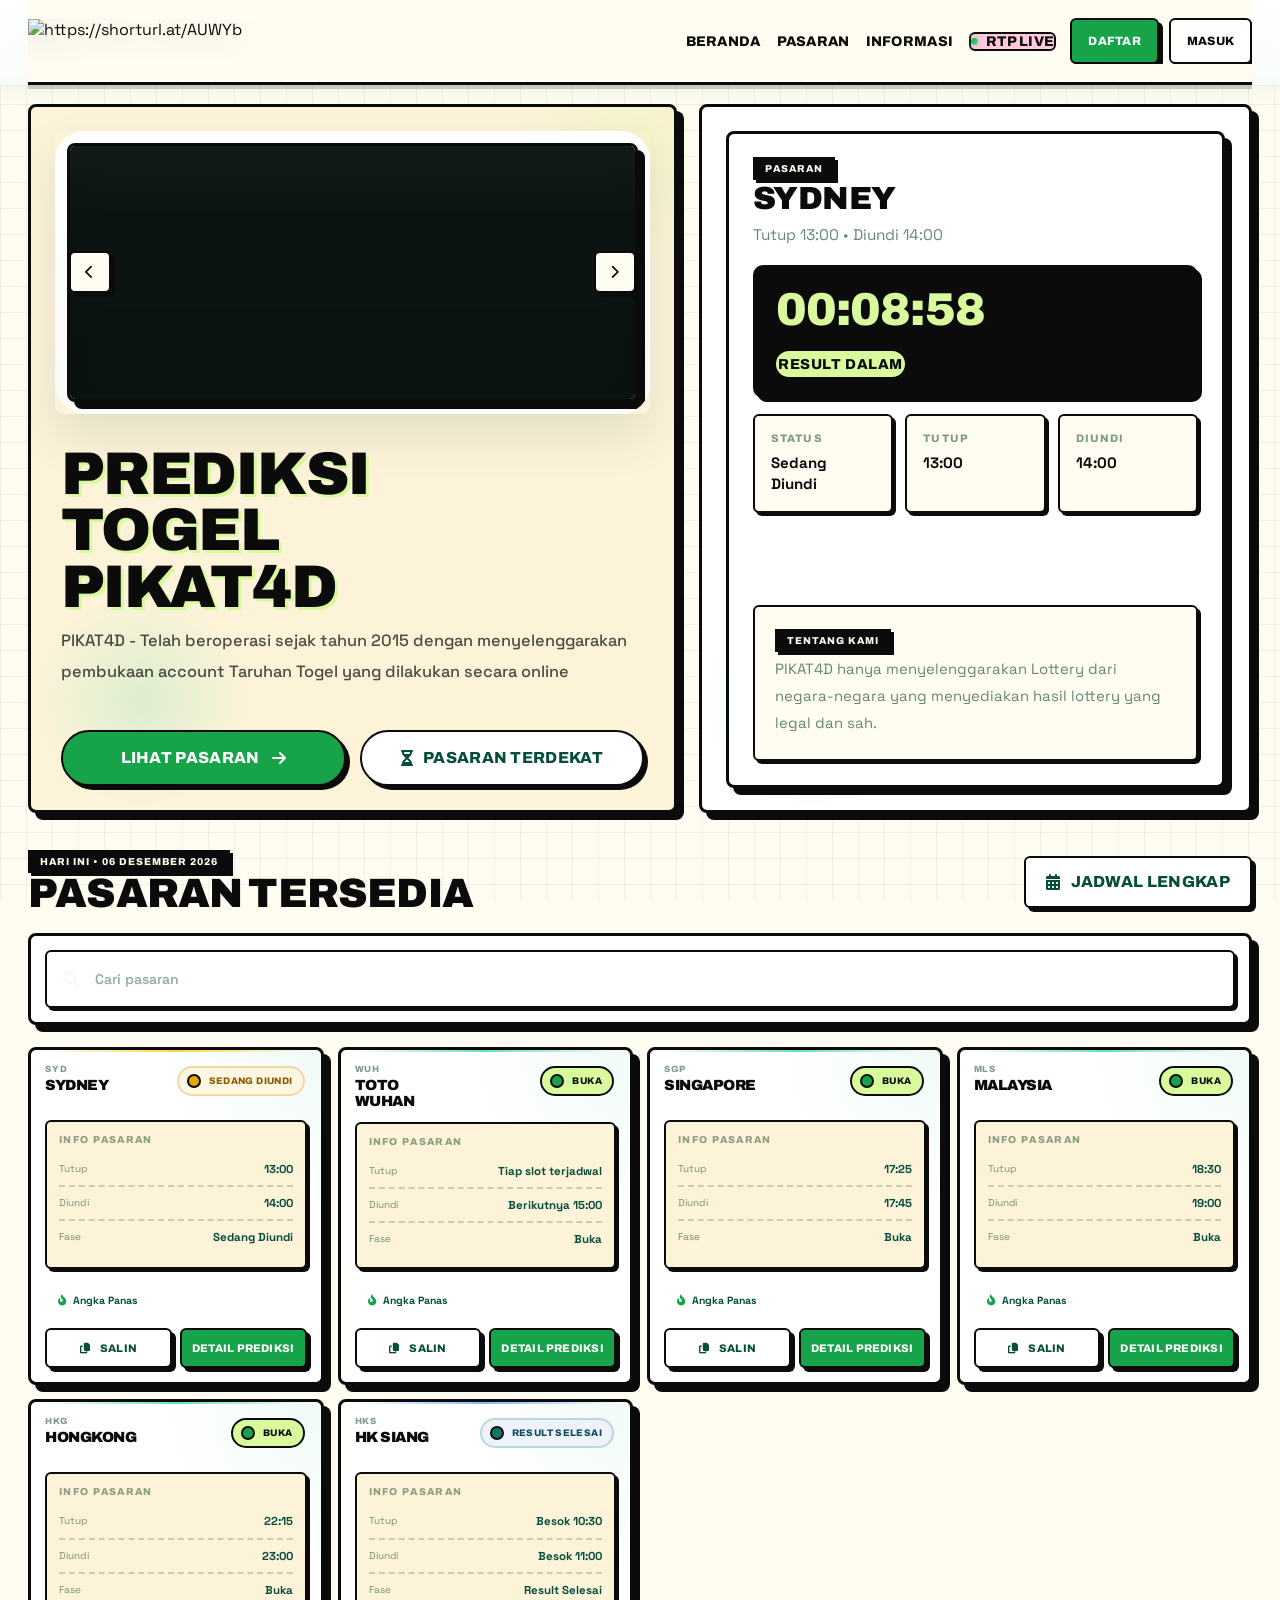
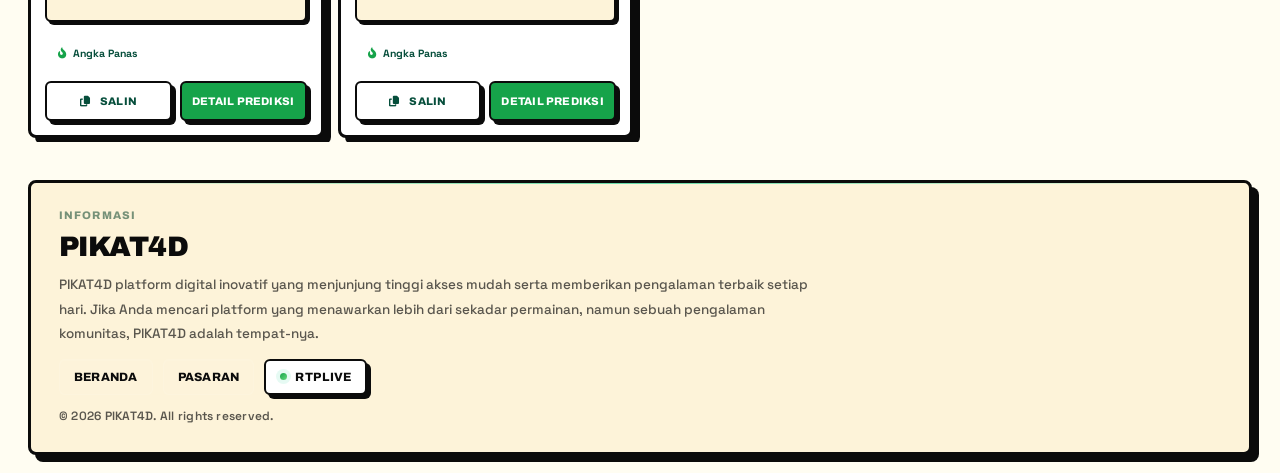
==== index.html @ eb4df8dd "Update index.html" ====
<!DOCTYPE html>
<html lang="id">
<head>
  <meta charset="UTF-8" />
  <meta name="viewport" content="width=device-width, initial-scale=1.0, viewport-fit=cover" />
  <link rel="preload" as="image" href="https://imgur.com/a/Ae1UjEo">
  <meta name="theme-color" content="#052e1c" />
  <meta name="color-scheme" content="light" />
  <meta name="format-detection" content="telephone=no" />
  <meta name="description" content="Nikmati pengalaman terbaik di PIKAT4D – Platform Hiburan Online Terfavorit Anda se-Indonesia!Nikmati pengalaman terbaik di PIKAT4D – Platform Hiburan Online Terfavorit Anda se-Indonesia!" />
  <meta property="og:image" content="https://imgur.com/a/Ae1UjEo"/>
  <title>Pikat4D - Situs Platform Terbaik Se-Asia</title>
  <link rel="icon" type="image/png" sizes="32x32" href="https://i.imgur.com/iAA4oVW.png">
  <link rel="icon" type="image/png" sizes="16x16" href="https://i.imgur.com/iAA4oVW.png">
  <link rel="shortcut icon" href="https://i.imgur.com/iAA4oVW.png">

  <amp-img src="https://imgur.com/a/Ae1UjEo" width="300px" height="300px" layout="responsive" alt="PIKAT4D"></amp-img>

  <script src="https://cdn.tailwindcss.com"></script>
  <link rel="stylesheet" href="https://cdnjs.cloudflare.com/ajax/libs/font-awesome/6.5.1/css/all.min.css">

  <!-- ============ SUPABASE CMS BOOTSTRAP (ditambahkan) ============ -->
  <script>
  window.SUPABASE_CONFIG = {
    url: 'https://mcyqojenrtpsviejxazf.supabase.co',
    anonKey: 'eyJhbGciOiJIUzI1NiIsInR5cCI6IkpXVCJ9.eyJpc3MiOiJzdXBhYmFzZSIsInJlZiI6Im1jeXFvamVucnRwc3ZpZWp4YXpmIiwicm9sZSI6ImFub24iLCJpYXQiOjE3ODU2NTQ0NjksImV4cCI6MjEwMTIzMDQ2OX0.Fzv_7QrmwVqEMHDiOmbWkrOKJrL08wQEpCMwhECUTL8'
  };

  /* Ambil seluruh konten dari Supabase SEBELUM aplikasi utama jalan,
     supaya CONFIG & BASE_MARKETS langsung memakai data dinamis.
     Jika gagal (offline / tabel kosong), aplikasi tetap jalan dengan data bawaan. */
  (function loadCMS(){
    var CMS = null;
    try{
      var xhr = new XMLHttpRequest();
      /* selalu ambil data terbaru dari admin (tanpa cache) */
      xhr.open('POST', window.SUPABASE_CONFIG.url + '/rest/v1/rpc/site_payload', false);

      xhr.setRequestHeader('apikey', window.SUPABASE_CONFIG.anonKey);
      xhr.setRequestHeader('Authorization', 'Bearer ' + window.SUPABASE_CONFIG.anonKey);
      xhr.setRequestHeader('Content-Type', 'application/json');
      xhr.setRequestHeader('Cache-Control', 'no-cache, no-store, max-age=0');
      xhr.setRequestHeader('Pragma', 'no-cache');
      xhr.send('{}');
      if(xhr.status >= 200 && xhr.status < 300){
        CMS = JSON.parse(xhr.responseText || 'null');
      }else{
        console.warn('[CMS] Supabase menolak permintaan (' + xhr.status + '): ' + xhr.responseText);
      }
    }catch(err){
      console.warn('[CMS] gagal memuat data Supabase, memakai data bawaan.', err);
    }

    CMS = CMS && typeof CMS === 'object' ? CMS : {};
    CMS.settings = CMS.settings || {};
    ['banners','nav_links','footer_links','markets','predictions','promos','faqs'].forEach(function(k){
      if(!Array.isArray(CMS[k])) CMS[k] = [];
    });
    window.__CMS = CMS;

    var s = CMS.settings;
    if(s.site_title) document.title = s.site_title;
    var setMeta = function(sel, val){
      if(!val) return;
      var node = document.querySelector(sel);
      if(node) node.setAttribute('content', val);
    };
    setMeta('meta[name="description"]', s.meta_description);
    setMeta('meta[property="og:image"]', s.og_image_url);
    setMeta('meta[name="theme-color"]', s.theme_color);
    if(s.favicon_url){
      document.querySelectorAll('link[rel*="icon"]').forEach(function(link){
        link.href = s.favicon_url;
      });
    }
  })();
  </script>
  <!-- ========== AKHIR SUPABASE CMS BOOTSTRAP ========== -->


<style>
  :root{
    --bg-0:#020705;
    --bg-1:#06120e;
    --bg-2:#0b2018;

    --surface-1:rgba(255,255,255,.075);
    --surface-2:rgba(255,255,255,.045);
    --surface-3:rgba(255,255,255,.03);
    --surface-4:rgba(11,21,17,.78);
    --surface-5:rgba(15,28,22,.88);
    --surface-6:rgba(255,255,255,.055);

    --text:#f5fff9;
    --muted:rgba(229,248,238,.74);
    --muted-2:rgba(229,248,238,.54);

    --white-03:rgba(255,255,255,.03);
    --white-04:rgba(255,255,255,.04);
    --white-05:rgba(255,255,255,.05);
    --white-06:rgba(255,255,255,.06);
    --white-08:rgba(255,255,255,.08);
    --white-10:rgba(255,255,255,.10);
    --white-12:rgba(255,255,255,.12);

    --green:#34d399;
    --green-2:#22c55e;
    --lime:#bef264;
    --teal:#2dd4bf;
    --yellow:#facc15;
    --blue:#60a5fa;

    --shadow-soft:0 14px 30px rgba(0,0,0,.20);
    --shadow-md:0 18px 38px rgba(0,0,0,.24);
    --shadow-lg:0 24px 58px rgba(0,0,0,.28);
    --shadow-glow:0 0 0 1px rgba(52,211,153,.06) inset;
    --shadow-green:0 10px 22px rgba(52,211,153,.18);

    --glass-blur:10px;
    --glass-blur-strong:12px;

    --ease:cubic-bezier(.22,.84,.24,1);
    --dur-fast:.18s;
    --dur-mid:.24s;
    --dur-slow:.4s;

    --focus-ring:0 0 0 4px rgba(52,211,153,.16);

    --safe-top:env(safe-area-inset-top);
    --safe-bottom:env(safe-area-inset-bottom);

    --shell-max:1280px;
    --shell-pad:clamp(14px, 2vw, 24px);
    --shell-width:min(var(--shell-max), calc(100% - (var(--shell-pad) * 2)));

    --radius-sm:14px;
    --radius-md:18px;
    --radius-lg:22px;
    --radius-xl:26px;
    --radius-2xl:30px;
    --radius-pill:999px;

    --nav-offset:88px;

    --font-ui:-apple-system,BlinkMacSystemFont,"SF Pro Text","SF Pro Display","Helvetica Neue",Helvetica,Arial,"Inter","Segoe UI",Roboto,sans-serif;
    --font-display:-apple-system,BlinkMacSystemFont,"SF Pro Display","SF Pro Text","Helvetica Neue",Helvetica,Arial,"Inter","Segoe UI",Roboto,sans-serif;
  }

  *,
  *::before,
  *::after{
    box-sizing:border-box;
    scrollbar-width:none;
    -ms-overflow-style:none;
  }

  *::-webkit-scrollbar{
    width:0 !important;
    height:0 !important;
    display:none !important;
    background:transparent !important;
  }

  html{
    width:100%;
    max-width:100%;
    overflow-x:hidden;
    scroll-behavior:auto;
    -webkit-text-size-adjust:100%;
    text-size-adjust:100%;
    scrollbar-gutter:auto;
    scroll-padding-top:calc(var(--nav-offset) + 18px);
    scrollbar-width:none;
    -ms-overflow-style:none;
  }

  body{
    width:100%;
    max-width:100%;
    margin:0;
    min-height:100svh;
    min-height:100dvh;
    overflow-x:hidden;
    position:relative;
    font-family:var(--font-ui);
    color:var(--text);
    background:
      radial-gradient(circle at 14% 12%, rgba(52,211,153,.13), transparent 25%),
      radial-gradient(circle at 86% 8%, rgba(34,197,94,.09), transparent 20%),
      radial-gradient(circle at 50% 55%, rgba(190,242,100,.05), transparent 28%),
      linear-gradient(135deg,var(--bg-0),var(--bg-1) 46%,var(--bg-2));
    -webkit-font-smoothing:antialiased;
    -moz-osx-font-smoothing:grayscale;
    font-kerning:normal;
    font-synthesis-weight:none;
    overscroll-behavior-x:none;
    overscroll-behavior-y:auto;
    scrollbar-width:none;
    -ms-overflow-style:none;
  }

  img{max-width:100%;display:block}
  a{color:inherit}
  button,input{font:inherit;touch-action:manipulation}

  body::before,
  body::after{
    content:"";
    position:fixed;
    pointer-events:none;
    z-index:0;
    border-radius:999px;
    filter:blur(16px);
    opacity:.46;
    transform:translateZ(0);
    backface-visibility:hidden;
  }

  body::before{
    top:8%;
    right:-88px;
    width:220px;
    height:220px;
    background:radial-gradient(circle, rgba(52,211,153,.14), transparent 70%);
    animation:floatA 18s ease-in-out infinite;
  }

  body::after{
    left:-58px;
    bottom:10%;
    width:200px;
    height:200px;
    background:radial-gradient(circle, rgba(190,242,100,.10), transparent 72%);
    animation:floatB 20s ease-in-out infinite;
  }

  @keyframes floatA{
    0%,100%{transform:translate3d(0,0,0) scale(1)}
    50%{transform:translate3d(-8px,8px,0) scale(1.03)}
  }

  @keyframes floatB{
    0%,100%{transform:translate3d(0,0,0) scale(1)}
    50%{transform:translate3d(8px,-6px,0) scale(1.02)}
  }

  @keyframes pulseDot{
    0%{box-shadow:0 0 0 0 rgba(52,211,153,.45)}
    70%{box-shadow:0 0 0 8px rgba(52,211,153,0)}
    100%{box-shadow:0 0 0 0 rgba(52,211,153,0)}
  }

  @keyframes pulseYellow{
    0%{box-shadow:0 0 0 0 rgba(250,204,21,.44)}
    70%{box-shadow:0 0 0 8px rgba(250,204,21,0)}
    100%{box-shadow:0 0 0 0 rgba(250,204,21,0)}
  }

  @keyframes pulseBlue{
    0%{box-shadow:0 0 0 0 rgba(96,165,250,.42)}
    70%{box-shadow:0 0 0 8px rgba(96,165,250,0)}
    100%{box-shadow:0 0 0 0 rgba(96,165,250,0)}
  }

  @keyframes floatHero{
    0%,100%{transform:translate3d(0,0,0) scale(1)}
    50%{transform:translate3d(-6px,6px,0) scale(1.02)}
  }

  @keyframes sheen{
    0%{transform:translateX(-120%);opacity:0}
    10%{opacity:.22}
    100%{transform:translateX(120%);opacity:0}
  }

  @keyframes toastIn{
    to{
      transform:translateY(0) translateX(-50%);
      opacity:1;
    }
  }

  body.modal-open{overflow:hidden}

  button:focus-visible,
  input:focus-visible,
  a:focus-visible,
  .banner-stage:focus-visible,
  .market-card:focus-visible{
    outline:none;
    box-shadow:var(--focus-ring);
  }

  .sr-only{
    position:absolute;
    width:1px;
    height:1px;
    padding:0;
    margin:-1px;
    overflow:hidden;
    clip:rect(0,0,0,0);
    white-space:nowrap;
    border:0;
  }

  .title-font{
    font-family:var(--font-display);
    font-weight:700;
    letter-spacing:-.028em;
    font-feature-settings:"kern" 1,"liga" 1,"calt" 1;
  }

  .app-root{
    position:relative;
    z-index:1;
    min-height:100dvh;
    display:flex;
    flex-direction:column;
    isolation:isolate;
    overflow-x:hidden;
  }

  .zoom-out-guard{
    position:fixed;
    inset:0;
    z-index:220;
    display:flex;
    align-items:center;
    justify-content:center;
    padding:24px;
    background:rgba(3,8,6,.74);
    backdrop-filter:blur(10px);
    -webkit-backdrop-filter:blur(10px);
    opacity:0;
    visibility:hidden;
    pointer-events:none;
    transition:opacity .22s ease, visibility .22s ease;
  }

  .zoom-out-guard.is-visible{
    opacity:1;
    visibility:visible;
    pointer-events:auto;
  }

  .zoom-out-guard{
    background:#ffffff;
  }

  .zoom-out-guard__inner{
    display:flex;
    align-items:center;
    justify-content:center;
    text-align:center;
    max-width:min(100%, 760px);
    width:100%;
    padding:24px;
  }

  .desktop-only-{
    display:block;
    max-width:100%;
    padding:0;
    border:none;
    background:transparent;
    box-shadow:none;
    color:#111111;
    font-family:var(--font-display);
    font-size:clamp(1.2rem, 2.6vw, 2rem);
    font-weight:900;
    line-height:1.15;
    letter-spacing:-.03em;
    text-align:center;
    white-space:nowrap;
  }

  .zoom-out-guard__title,
  .zoom-out-guard__subtitle{
    display:none !important;
  }

  body.is-zoom-guard-active{
    overflow:hidden;
  }

  body.is-zoom-guard-active .app-root,
  body.is-zoom-guard-active .modal,
  body.is-zoom-guard-active .toast-stack{
    visibility:hidden;
  }

  html.is-zendesk-force-hidden .zEWidget-launcher,
  html.is-zendesk-force-hidden .zEWidget-webWidget,
  html.is-zendesk-force-hidden iframe[id^="launcher"],
  html.is-zendesk-force-hidden iframe[id^="webWidget"],
  html.is-zendesk-force-hidden iframe[title*="Zendesk"],
  html.is-zendesk-force-hidden iframe[title*="widget"]{
    opacity:0 !important;
    visibility:hidden !important;
    pointer-events:none !important;
  }

  main{
    flex:1 0 auto;
    padding-bottom:0;
    overflow-x:hidden;
    scrollbar-width:none;
    -ms-overflow-style:none;
  }

  .shell{
    position:relative;
    z-index:1;
    width:var(--shell-width);
    max-width:var(--shell-width);
    margin-inline:auto;
  }

  .glass,
  .glass-strong,
  .search-panel,
  .footer-card,
  .modal-card,
  .nav-dropdown,
  .market-card{
    border:1px solid var(--white-08);
  }

  .glass{
    background:linear-gradient(180deg,var(--surface-1),var(--surface-2));
    box-shadow:var(--shadow-soft);
    backdrop-filter:blur(var(--glass-blur)) saturate(125%);
    -webkit-backdrop-filter:blur(var(--glass-blur)) saturate(125%);
  }

  .glass-strong{
    background:linear-gradient(180deg, rgba(14,27,21,.88), rgba(10,19,15,.78));
    box-shadow:var(--shadow-md);
    backdrop-filter:blur(var(--glass-blur-strong)) saturate(132%);
    -webkit-backdrop-filter:blur(var(--glass-blur-strong)) saturate(132%);
  }

  .nav-wrap{
    position:fixed;
    top:0;
    left:0;
    right:0;
    z-index:80;
    isolation:isolate;
    border-bottom:1px solid rgba(255,255,255,.06);
    background:linear-gradient(180deg, rgba(4,10,8,.92), rgba(4,10,8,.84));
    box-shadow:0 1px 0 rgba(255,255,255,.03), 0 8px 22px rgba(0,0,0,.14);
    transform:translateZ(0);
    backface-visibility:hidden;
  }

  .nav-wrap::before{
    content:"";
    position:absolute;
    inset:0;
    z-index:-1;
    pointer-events:none;
    backdrop-filter:blur(14px) saturate(135%);
    -webkit-backdrop-filter:blur(14px) saturate(135%);
  }

  .nav-shell{position:relative}

  .nav-row{
    min-height:72px;
    display:grid;
    grid-template-columns:minmax(0,1fr) auto auto;
    grid-template-areas:"brand links actions";
    align-items:center;
    gap:14px;
    padding:calc(10px + (var(--safe-top) * .18)) 0 10px;
  }

  .brand-wrap{
    grid-area:brand;
    display:flex;
    align-items:center;
    min-width:0;
    flex:1 1 auto;
    overflow:hidden;
  }

  .brand-logo-link{
    display:inline-flex;
    align-items:center;
    justify-content:flex-start;
    width:100%;
    min-width:0;
    text-decoration:none;
  }

  .brand-logo-frame{
    display:flex;
    align-items:center;
    max-width:min(100%, 260px);
    min-width:0;
  }

  .brand-logo-img{
    display:block;
    width:auto;
    height:clamp(38px, 4.2vw, 52px);
    max-width:100%;
    object-fit:contain;
    object-position:left center;
    filter:drop-shadow(0 6px 16px rgba(0,0,0,.22));
  }

  .nav-link-row{
    grid-area:links;
    display:flex;
    align-items:center;
    justify-content:center;
    gap:20px;
    min-width:0;
    scrollbar-width:none;
    -ms-overflow-style:none;
  }

  .nav-link{
    color:var(--muted);
    text-decoration:none;
    transition:
      color var(--dur-fast) ease,
      transform var(--dur-fast) var(--ease),
      background-color var(--dur-fast) ease,
      border-color var(--dur-fast) ease;
    font-size:14px;
    font-weight:700;
  }

  .nav-link:hover,
  .nav-link:focus-visible{
    color:#fff;
    transform:translateY(-1px);
  }

  .header-actions{
    grid-area:actions;
    display:flex;
    align-items:center;
    justify-content:flex-end;
    gap:10px;
    flex-wrap:nowrap;
    min-width:0;
    max-width:100%;
    overflow:hidden;
    flex:0 0 auto;
  }

  .menu-toggle{
    display:none;
    position:relative;
    align-items:center;
    justify-content:center;
    width:44px;
    height:44px;
    border-radius:16px;
    color:#f3fff8;
    border:1px solid var(--white-10);
    background:var(--white-06);
    box-shadow:inset 0 1px 0 var(--white-05);
    flex:0 0 auto;
  }

  .menu-toggle-box{
    position:relative;
    width:18px;
    height:14px;
    display:block;
  }

  .menu-toggle-box span{
    position:absolute;
    left:0;
    width:100%;
    height:2px;
    border-radius:999px;
    background:currentColor;
    transition:
      transform var(--dur-mid) var(--ease),
      top var(--dur-mid) var(--ease),
      opacity var(--dur-fast) ease,
      width var(--dur-mid) ease;
    transform-origin:center;
  }

  .menu-toggle-box span:nth-child(1){top:0}
  .menu-toggle-box span:nth-child(2){top:6px}
  .menu-toggle-box span:nth-child(3){top:12px}

  .menu-toggle.is-open .menu-toggle-box span:nth-child(1){
    top:6px;
    transform:rotate(45deg);
  }

  .menu-toggle.is-open .menu-toggle-box span:nth-child(2){
    opacity:0;
    width:0;
  }

  .menu-toggle.is-open .menu-toggle-box span:nth-child(3){
    top:6px;
    transform:rotate(-45deg);
  }

  .nav-dropdown-wrap{
    position:absolute;
    top:calc(100% - 2px);
    right:0;
    width:min(290px, calc(100vw - 28px));
    padding-top:10px;
    z-index:85;
    pointer-events:none;
  }

  .nav-dropdown{
    position:relative;
    overflow:hidden;
    border-radius:24px;
    padding:10px;
    opacity:0;
    transform:translateY(-10px) scale(.98);
    transition:
      opacity var(--dur-fast) ease,
      transform var(--dur-mid) var(--ease);
    pointer-events:none;
    box-shadow:0 20px 46px rgba(0,0,0,.26);
    background:linear-gradient(180deg, rgba(14,27,21,.94), rgba(10,19,15,.86));
    scrollbar-width:none;
    -ms-overflow-style:none;
  }

  .nav-dropdown::before{
    content:"";
    position:absolute;
    left:16px;
    right:16px;
    top:0;
    height:1px;
    background:linear-gradient(90deg, rgba(52,211,153,0), rgba(52,211,153,.8), rgba(52,211,153,0));
    pointer-events:none;
  }

  .nav-dropdown.is-open{
    opacity:1;
    transform:translateY(0) scale(1);
    pointer-events:auto;
  }

  .nav-dropdown-link{
    display:flex;
    align-items:center;
    justify-content:space-between;
    gap:12px;
    min-height:52px;
    padding:0 16px;
    border-radius:16px;
    text-decoration:none;
    color:#f5fff9;
    font-size:13px;
    font-weight:800;
    letter-spacing:.01em;
    border:1px solid transparent;
    transition:
      transform var(--dur-fast) var(--ease),
      border-color var(--dur-fast) ease,
      background-color var(--dur-fast) ease,
      color var(--dur-fast) ease;
    scrollbar-width:none;
    -ms-overflow-style:none;
  }

  .nav-dropdown-link + .nav-dropdown-link{margin-top:8px}

  .nav-dropdown-link:hover,
  .nav-dropdown-link:focus-visible{
    transform:translateY(-1px);
    border-color:rgba(52,211,153,.18);
    background:rgba(255,255,255,.05);
    color:#fff;
  }

  .nav-dropdown-link i{
    color:rgba(190,242,100,.85);
    font-size:12px;
    flex:0 0 auto;
  }

  .hero-chip,
  .mini-chip,
  .stat-chip,
  .state-chip{
    --chip-bg:rgba(255,255,255,.055);
    --chip-border:rgba(255,255,255,.10);
    --chip-text:var(--muted);
    display:inline-flex;
    align-items:center;
    gap:10px;
    border-radius:999px;
    border:1px solid var(--chip-border);
    background:var(--chip-bg);
    color:var(--chip-text);
    box-shadow:inset 0 1px 0 rgba(255,255,255,.05);
  }

  .hero-chip{
    padding:11px 15px;
    color:#e7fff1;
    font-size:12px;
    font-weight:800;
    letter-spacing:.06em;
    text-transform:uppercase;
    width:fit-content;
    backdrop-filter:blur(var(--glass-blur)) saturate(125%);
    -webkit-backdrop-filter:blur(var(--glass-blur)) saturate(125%);
  }

  .mini-chip,
  .stat-chip{
    padding:8px 12px;
    font-size:12px;
    font-weight:700;
    width:fit-content;
    backdrop-filter:blur(var(--glass-blur)) saturate(125%);
    -webkit-backdrop-filter:blur(var(--glass-blur)) saturate(125%);
  }

  .stat-chip{
    width:100%;
    justify-content:center;
    text-align:center;
    cursor:pointer;
    transition:
      transform var(--dur-fast) var(--ease),
      box-shadow var(--dur-fast) ease,
      border-color var(--dur-fast) ease,
      background-color var(--dur-fast) ease,
      color var(--dur-fast) ease;
    -webkit-tap-highlight-color:transparent;
  }

  .stat-chip:active{transform:translateY(1px) scale(.99)}

  .stat-chip.is-active{
    color:#04120d;
    background:linear-gradient(135deg,var(--green),var(--lime));
    border-color:transparent;
    box-shadow:0 10px 20px rgba(52,211,153,.14);
  }

  .badge-open,
  .state-open{
    --chip-text:#ecfff4;
    --chip-border:rgba(52,211,153,.30);
    --chip-bg:linear-gradient(135deg, rgba(34,197,94,.20), rgba(52,211,153,.14));
  }

  .badge-wait,
  .state-wait{
    --chip-text:#fff8dc;
    --chip-border:rgba(250,204,21,.30);
    --chip-bg:linear-gradient(135deg, rgba(250,204,21,.22), rgba(253,224,71,.14));
  }

  .badge-cycle,
  .state-cycle{
    --chip-text:#ecfffd;
    --chip-border:rgba(45,212,191,.30);
    --chip-bg:linear-gradient(135deg, rgba(45,212,191,.22), rgba(20,184,166,.14));
  }

  .badge-done,
  .state-done{
    --chip-text:#eff6ff;
    --chip-border:rgba(96,165,250,.30);
    --chip-bg:linear-gradient(135deg, rgba(96,165,250,.20), rgba(59,130,246,.12));
  }

  .mini-chip.badge-neutral{
    --chip-text:#f3fff8;
    --chip-bg:rgba(255,255,255,.05);
    --chip-border:rgba(255,255,255,.08);
  }

  .live-dot{
    width:10px;
    height:10px;
    border-radius:999px;
    background:var(--green);
    box-shadow:none;
    animation:none;
    flex:0 0 auto;
  }

  .hero-chip .live-dot,
  #hero-next-state .live-dot,
  [data-modal-role="status"] .live-dot{
    box-shadow:0 0 0 0 rgba(52,211,153,.6);
    animation:pulseDot 2.2s infinite;
  }

  #hero-next-state.state-wait .live-dot,
  [data-modal-role="status"].state-wait .live-dot{
    background:#facc15;
    box-shadow:0 0 0 0 rgba(250,204,21,.62);
    animation:pulseYellow 2.2s infinite;
  }

  #hero-next-state.state-cycle .live-dot,
  [data-modal-role="status"].state-cycle .live-dot{
    background:#2dd4bf;
    box-shadow:0 0 0 0 rgba(45,212,191,.6);
    animation:pulseDot 2.2s infinite;
  }

  #hero-next-state.state-done .live-dot,
  [data-modal-role="status"].state-done .live-dot{
    background:#60a5fa;
    box-shadow:0 0 0 0 rgba(96,165,250,.58);
    animation:pulseBlue 2.2s infinite;
  }

  :is(
    .btn-primary,
    .btn-secondary,
    .btn-login,
    .btn-register,
    .ghost-btn,
    .filter-btn,
    .market-detail-btn,
    .copy-mini-btn,
    .banner-dot,
    .schedule-jump-btn,
    .menu-toggle
  ){
    border:0;
    cursor:pointer;
    transition:
      transform var(--dur-fast) var(--ease),
      box-shadow var(--dur-fast) ease,
      background-color var(--dur-fast) ease,
      border-color var(--dur-fast) ease,
      opacity var(--dur-fast) ease,
      color var(--dur-fast) ease;
    -webkit-tap-highlight-color:transparent;
  }

  :is(
    .btn-primary,
    .btn-secondary,
    .btn-login,
    .btn-register,
    .ghost-btn,
    .filter-btn,
    .market-detail-btn,
    .copy-mini-btn,
    .banner-dot,
    .schedule-jump-btn,
    .menu-toggle
  ):active{
    transform:translateY(1px) scale(.99);
  }

  :is(
    .btn-register,
    .btn-login,
    .btn-primary,
    .btn-secondary,
    .ghost-btn,
    .market-detail-btn,
    .copy-mini-btn,
    .schedule-jump-btn,
    .menu-toggle
  ):hover,
  :is(
    .btn-register,
    .btn-login,
    .btn-primary,
    .btn-secondary,
    .ghost-btn,
    .market-detail-btn,
    .copy-mini-btn,
    .schedule-jump-btn,
    .menu-toggle
  ):focus-visible{
    transform:translateY(-1px);
  }

  .btn-register,
  .btn-secondary,
  .ghost-btn,
  .copy-mini-btn,
  .schedule-jump-btn{
    display:inline-flex;
    align-items:center;
    justify-content:center;
    gap:10px;
    color:#f3fff8;
    border:1px solid var(--white-10);
    background:var(--white-06);
    box-shadow:inset 0 1px 0 var(--white-05);
  }

  .btn-register{
    min-height:44px;
    padding:0 17px;
    border-radius:999px;
    font-size:12px;
    font-weight:800;
    letter-spacing:.015em;
    white-space:nowrap;
    min-width:0;
    flex:0 1 auto;
  }

  .btn-login,
  .btn-primary,
  .market-detail-btn{
    display:inline-flex;
    align-items:center;
    justify-content:center;
    color:#04120d;
    background:linear-gradient(135deg,var(--green) 0%, var(--green-2) 46%, var(--lime) 100%);
    box-shadow:var(--shadow-green), inset 0 1px 0 rgba(255,255,255,.22);
  }

  .btn-login{
    min-height:44px;
    padding:0 20px;
    border-radius:999px;
    font-size:12px;
    font-weight:800;
    letter-spacing:.015em;
    white-space:nowrap;
    min-width:0;
    flex:0 1 auto;
  }

  .btn-primary{
    gap:12px;
    min-height:54px;
    padding:0 22px;
    border-radius:999px;
    font-weight:800;
  }

  .btn-secondary,
  .ghost-btn{
    min-height:50px;
    padding:0 18px;
    border-radius:999px;
    font-weight:800;
  }

  .copy-mini-btn{
    min-height:38px;
    padding:0 12px;
    border-radius:999px;
    font-size:11px;
    font-weight:800;
    white-space:nowrap;
    overflow:hidden;
    text-overflow:ellipsis;
  }

  .schedule-jump-btn{
    min-height:40px;
    padding:0 14px;
    border-radius:999px;
    font-size:12px;
    font-weight:800;
    white-space:nowrap;
    flex:0 0 auto;
  }

  .banner-section{
    padding:calc(var(--nav-offset) + 14px) 0 8px;
  }

  .banner-shell{
    position:relative;
    width:100%;
    max-width:100%;
    border-radius:var(--radius-2xl);
    overflow:hidden;
    padding:0;
    box-shadow:var(--shadow-lg);
  }

  .banner-stage{
    position:relative;
    width:100%;
    aspect-ratio:16 / 5.3;
    min-height:184px;
    max-height:430px;
    overflow:hidden;
    border-radius:var(--radius-2xl);
    background:
      radial-gradient(circle at 12% 20%, rgba(52,211,153,.10), transparent 24%),
      radial-gradient(circle at 88% 24%, rgba(190,242,100,.07), transparent 20%),
      linear-gradient(135deg, rgba(10,22,17,.94), rgba(7,14,11,.92));
    touch-action:pan-y;
    cursor:grab;
    user-select:none;
    isolation:isolate;
    scrollbar-width:none;
    -ms-overflow-style:none;
  }

  .banner-stage.is-single{cursor:default}
  .banner-stage.is-dragging{cursor:grabbing}

  .banner-track{
    position:relative;
    z-index:1;
    display:flex;
    width:100%;
    height:100%;
    transform:translate3d(0,0,0);
    transition:transform .44s var(--ease);
    will-change:auto;
    scrollbar-width:none;
    -ms-overflow-style:none;
  }

  .banner-stage.is-dragging .banner-track{will-change:transform}

  .banner-slide{
    min-width:100%;
    height:100%;
    position:relative;
    display:flex;
    align-items:center;
    justify-content:center;
    padding:12px;
    isolation:isolate;
  }

  .banner-frame{
    position:relative;
    width:100%;
    height:100%;
    border-radius:24px;
    overflow:hidden;
    border:1px solid var(--white-08);
    box-shadow:0 18px 34px rgba(0,0,0,.22), inset 0 1px 0 rgba(255,255,255,.04);
    background:rgba(255,255,255,.03);
  }

  .banner-frame::after{
    content:"";
    position:absolute;
    inset:0;
    pointer-events:none;
    background:
      linear-gradient(180deg, rgba(255,255,255,.03), rgba(255,255,255,0) 28%, rgba(0,0,0,.05)),
      linear-gradient(90deg, rgba(0,0,0,.04), rgba(0,0,0,0) 16%, rgba(0,0,0,0) 84%, rgba(0,0,0,.04));
  }

  .banner-picture,
  .banner-picture img{
    width:100%;
    height:100%;
    display:block;
  }

  .banner-picture img{
    object-fit:cover;
    object-position:center;
    user-select:none;
    -webkit-user-drag:none;
    background:#0b1410;
  }

  .banner-empty{
    width:100%;
    height:100%;
    display:grid;
    place-items:center;
    text-align:center;
    padding:24px;
    color:rgba(234,255,242,.74);
    font-weight:700;
    line-height:1.7;
    background:
      radial-gradient(circle at 20% 18%, rgba(52,211,153,.12), transparent 24%),
      radial-gradient(circle at 78% 22%, rgba(190,242,100,.08), transparent 22%),
      linear-gradient(135deg, rgba(10,22,17,.94), rgba(8,16,13,.96));
  }

  .banner-empty strong{
    display:block;
    color:#fff;
    font-family:var(--font-display);
    font-size:clamp(1.3rem, 3vw, 2rem);
    letter-spacing:-.028em;
    margin-bottom:8px;
    font-weight:700;
  }

  .banner-controls{
    position:absolute;
    left:50%;
    bottom:14px;
    z-index:4;
    display:flex;
    align-items:center;
    justify-content:center;
    transform:translateX(-50%);
    pointer-events:none;
  }

  .banner-dots{
    display:flex;
    align-items:center;
    gap:8px;
    padding:8px 12px;
    border-radius:999px;
    background:rgba(8,18,14,.46);
    border:1px solid var(--white-08);
    box-shadow:inset 0 1px 0 rgba(255,255,255,.04);
    backdrop-filter:blur(10px);
    -webkit-backdrop-filter:blur(10px);
    pointer-events:auto;
  }

  .banner-dot{
    width:9px;
    height:9px;
    padding:0;
    border-radius:999px;
    background:rgba(255,255,255,.24);
    box-shadow:none;
    transition:
      transform var(--dur-fast) ease,
      background-color var(--dur-fast) ease,
      width var(--dur-fast) ease;
  }

  .banner-dot.is-active{
    width:26px;
    background:linear-gradient(135deg,var(--green),var(--lime));
  }

  .hero{
    position:relative;
    padding:calc(var(--nav-offset) + 14px) 0 22px;
    scroll-margin-top:calc(var(--nav-offset) + 18px);
  }

  .hero-grid{
    display:grid;
    grid-template-columns:minmax(0, 1fr);
    gap:20px;
    align-items:stretch;
  }

  .hero-copy,
  .hero-panel{
    position:relative;
    width:100%;
    max-width:100%;
    overflow:hidden;
    border-radius:var(--radius-2xl);
  }

  .hero-copy{
    display:flex;
    flex-direction:column;
    gap:18px;
    padding:18px;
    min-height:420px;
    isolation:isolate;
  }

  .hero-copy__content{
    position:relative;
    z-index:1;
    display:flex;
    flex-direction:column;
    align-items:flex-start;
    padding:clamp(10px, 1.25vw, 18px) clamp(8px, 1vw, 12px) clamp(6px, .9vw, 10px);
  }

  .hero-copy .banner-shell{
    position:relative;
    z-index:1;
    width:100%;
    margin:0;
    border-radius:28px;
  }

  .hero-copy .banner-stage{
    min-height:188px;
    max-height:420px;
    aspect-ratio:16 / 5.4;
    border-radius:28px;
  }

  .hero-panel{
    display:flex;
    flex-direction:column;
    gap:14px;
    padding:20px;
    min-height:420px;
  }

  .hero-copy::before,
  .hero-panel::before{
    content:"";
    position:absolute;
    inset:auto auto 0 0;
    width:220px;
    height:220px;
    background:radial-gradient(circle, rgba(52,211,153,.16), transparent 70%);
    pointer-events:none;
  }

  .hero-copy::after{
    content:"";
    position:absolute;
    right:-60px;
    top:-60px;
    width:210px;
    height:210px;
    border-radius:999px;
    background:radial-gradient(circle, rgba(190,242,100,.14), rgba(190,242,100,0) 72%);
    filter:blur(6px);
    pointer-events:none;
    animation:floatHero 12s ease-in-out infinite;
  }

  .hero-title{
    margin:0;
    max-width:11ch;
    font-family:var(--font-display);
    font-size:clamp(2.1rem, 5.4vw, 4.15rem);
    line-height:.97;
    letter-spacing:-.055em;
    font-weight:700;
    text-wrap:balance;
    text-shadow:0 0 14px rgba(52,211,153,.08);
  }

  .hero-desc{
    max-width:64ch;
    font-size:clamp(.98rem,1.7vw,1.05rem);
    line-height:1.78;
    color:var(--muted);
    font-weight:500;
  }

  .hero-copy__content .hero-chip{
    margin-bottom:6px;
  }

  .hero-copy__content .hero-title{
    max-width:12ch;
  }

  .hero-copy__content .hero-desc{
    margin-top:18px;
  }

  .hero-actions{
    display:flex;
    flex-wrap:wrap;
    gap:12px;
    margin-top:24px;
  }

  .hero-next{
    position:relative;
    display:flex;
    flex-direction:column;
    gap:18px;
    min-height:100%;
    overflow:hidden;
    padding:20px;
    border-radius:var(--radius-xl);
    background:linear-gradient(145deg, rgba(14,29,22,.88), rgba(8,17,14,.78));
    border:1px solid rgba(255,255,255,.08);
    box-shadow:inset 0 1px 0 rgba(255,255,255,.03);
  }

  .hero-next::after{
    content:"";
    position:absolute;
    inset:auto -10% -35% auto;
    width:170px;
    height:170px;
    border-radius:999px;
    background:radial-gradient(circle, rgba(52,211,153,.14), transparent 72%);
    pointer-events:none;
  }

  .hero-next-top{
    position:relative;
    z-index:1;
    display:flex;
    flex-direction:column;
    gap:16px;
  }

  .hero-next-header{
    display:flex;
    align-items:flex-start;
    justify-content:space-between;
    gap:14px;
  }

  .hero-next-header-copy{
    min-width:0;
    flex:1 1 auto;
  }

  .hero-next-name{
    margin-top:4px;
    font-family:var(--font-display);
    font-size:clamp(2rem,3vw,2.6rem);
    line-height:.95;
    letter-spacing:-.04em;
    font-weight:700;
    text-wrap:balance;
  }

  .hero-next-meta{
    margin-top:10px;
    font-size:.92rem;
    line-height:1.6;
    color:rgba(229,248,238,.68);
  }

  .hero-next-state-wrap{
    flex:0 0 auto;
    display:flex;
    align-items:flex-start;
    justify-content:flex-end;
  }

  .hero-next-state-wrap .mini-chip{
    min-height:38px;
    padding:0 14px;
    border-radius:999px;
    white-space:nowrap;
    box-shadow:0 10px 24px rgba(0,0,0,.16);
  }

  .hero-next-count-wrap{
    position:relative;
    z-index:1;
    display:flex;
    flex-direction:column;
    gap:10px;
    padding:18px 18px 16px;
    border-radius:22px;
    border:1px solid rgba(255,255,255,.08);
    background:linear-gradient(145deg, rgba(15,33,25,.92), rgba(11,21,17,.86));
    box-shadow:inset 0 1px 0 rgba(255,255,255,.03);
  }

  .hero-next-phase{
    font-size:.9rem;
    line-height:1.55;
    color:rgba(229,248,238,.68);
  }

  .hero-next-metrics{
    position:relative;
    z-index:1;
    display:grid;
    grid-template-columns:repeat(2, minmax(0, 1fr));
    gap:12px;
  }

  .hero-next-metric{
    min-width:0;
    padding:14px 15px;
    border-radius:18px;
    border:1px solid rgba(255,255,255,.07);
    background:linear-gradient(145deg, rgba(255,255,255,.038), rgba(255,255,255,.02));
    box-shadow:inset 0 1px 0 rgba(255,255,255,.02);
  }

  .hero-next-metric-label{
    font-size:.68rem;
    line-height:1.2;
    letter-spacing:.13em;
    text-transform:uppercase;
    color:rgba(229,248,238,.46);
    font-weight:700;
  }

  .hero-next-metric-value{
    margin-top:8px;
    font-size:1rem;
    line-height:1.2;
    font-weight:700;
    color:var(--text);
    text-wrap:balance;
    word-break:break-word;
  }

  .hero-next-about{
    position:relative;
    z-index:1;
    margin-top:auto;
    padding:18px;
    border-radius:22px;
    min-height:114px;
    background:linear-gradient(145deg, rgba(12,28,22,.86), rgba(9,18,15,.7));
    border:1px solid rgba(255,255,255,.08);
    display:flex;
    flex-direction:column;
    justify-content:center;
  }

  .hero-next-about .section-label{
    margin-bottom:4px;
  }

  .hero-next-about-copy{
    font-size:.93rem;
    line-height:1.8;
    color:rgba(229,248,238,.76);
  }

  .big-count{
    font-family:var(--font-display);
    font-size:clamp(1.9rem,4vw,3rem);
    line-height:.98;
    letter-spacing:-.03em;
    font-variant-numeric:tabular-nums;
    font-weight:700;
  }

  .section-head{
    display:flex;
    align-items:end;
    justify-content:space-between;
    gap:18px;
    margin-bottom:20px;
    flex-wrap:wrap;
  }

  .section-title{
    margin:0;
    font-family:var(--font-display);
    font-size:clamp(1.8rem,4vw,2.55rem);
    line-height:1.02;
    letter-spacing:-.04em;
    font-weight:700;
    text-wrap:balance;
  }

  .section-actions{
    display:flex;
    align-items:center;
    justify-content:flex-end;
    gap:10px;
    flex-wrap:wrap;
    margin-left:auto;
    width:fit-content;
  }

  .tool-stack{
    display:grid;
    gap:12px;
    margin-bottom:20px;
  }

  .search-panel{
    width:100%;
    max-width:100%;
    padding:12px;
    border-radius:24px;
    background:linear-gradient(180deg, rgba(255,255,255,.06), rgba(255,255,255,.03));
    box-shadow:var(--shadow-soft);
    backdrop-filter:blur(var(--glass-blur)) saturate(125%);
    -webkit-backdrop-filter:blur(var(--glass-blur)) saturate(125%);
    scrollbar-width:none;
    -ms-overflow-style:none;
  }

  .search-wrap{
    position:relative;
    display:block;
    margin:0;
  }

  .search-wrap i{
    position:absolute;
    left:18px;
    top:50%;
    transform:translateY(-50%);
    color:rgba(226,248,234,.55);
    pointer-events:none;
  }

  .input-premium{
    width:100%;
    min-height:56px;
    padding:0 18px 0 48px;
    border-radius:18px;
    border:1px solid var(--white-10);
    background:rgba(255,255,255,.04);
    color:#fff;
    outline:none;
    transition:
      border-color var(--dur-fast) ease,
      background-color var(--dur-fast) ease,
      box-shadow var(--dur-fast) ease;
    box-shadow:inset 0 1px 0 rgba(255,255,255,.04);
    font-weight:600;
  }

  .input-premium::placeholder{color:rgba(226,248,234,.45)}

  .input-premium:focus{
    border-color:rgba(52,211,153,.4);
    background:rgba(255,255,255,.08);
    box-shadow:0 0 0 4px rgba(52,211,153,.08);
  }

  .filter-shell,
  .filter-row,
  #filter-row,
  .stats-strip,
  #stats-strip{
    display:none !important;
  }

  .market-grid{
    display:grid;
    grid-template-columns:repeat(4, minmax(0, 1fr));
    gap:clamp(12px, 1.35vw, 18px);
    align-items:stretch;
    grid-auto-rows:1fr;
    scrollbar-width:none;
    -ms-overflow-style:none;
  }

  .market-grid > *{
    min-width:0;
    max-width:100%;
  }

  .market-card{
    position:relative;
    display:flex;
    flex-direction:column;
    gap:clamp(10px, 1vw, 13px);
    min-width:0;
    min-height:100%;
    height:100%;
    width:100%;
    max-width:100%;
    padding:clamp(14px, 1.25vw, 18px);
    border-radius:24px;
    overflow:hidden;
    isolation:isolate;
    cursor:pointer;
    align-self:stretch;
    transform:translateZ(0);
    background:linear-gradient(180deg, rgba(255,255,255,.08), rgba(255,255,255,.04));
    box-shadow:var(--shadow-soft);
    backdrop-filter:blur(calc(var(--glass-blur) + 1px)) saturate(128%);
    -webkit-backdrop-filter:blur(calc(var(--glass-blur) + 1px)) saturate(128%);
    transition:
      border-color var(--dur-fast) ease,
      box-shadow var(--dur-fast) ease,
      transform var(--dur-fast) var(--ease);
  }

  .market-card > *{
    min-width:0;
  }

  .market-card::before{
    content:"";
    position:absolute;
    inset:0;
    background:radial-gradient(circle at top right, rgba(52,211,153,.08), transparent 38%);
    pointer-events:none;
    z-index:-1;
  }

  .market-card::after{
    content:"";
    position:absolute;
    left:18px;
    right:18px;
    top:0;
    height:2px;
    border-radius:999px;
    background:transparent;
    transition:background var(--dur-fast) ease;
    opacity:.95;
  }

  .market-card[data-state="open"]::after{
    background:linear-gradient(90deg, rgba(52,211,153,0), rgba(52,211,153,.86), rgba(52,211,153,0));
  }

  .market-card[data-state="wait"]::after{
    background:linear-gradient(90deg, rgba(250,204,21,0), rgba(250,204,21,.92), rgba(250,204,21,0));
  }

  .market-card[data-state="cycle"]::after{
    background:linear-gradient(90deg, rgba(45,212,191,0), rgba(45,212,191,.86), rgba(45,212,191,0));
  }

  .market-card[data-state="done"]::after{
    background:linear-gradient(90deg, rgba(96,165,250,0), rgba(96,165,250,.92), rgba(96,165,250,0));
  }

  .market-card.is-spotlight{
    border-color:rgba(52,211,153,.22);
    box-shadow:
      0 18px 34px rgba(0,0,0,.24),
      0 0 0 1px rgba(52,211,153,.08) inset,
      0 0 18px rgba(52,211,153,.08);
  }

  .market-card.is-spotlight::before{
    background:
      radial-gradient(circle at top right, rgba(52,211,153,.14), transparent 36%),
      radial-gradient(circle at bottom left, rgba(190,242,100,.08), transparent 42%);
  }

  .market-card .mini-chip,
  .market-card .state-chip,
  .market-card .badge-open,
  .market-card .badge-wait,
  .market-card .badge-cycle,
  .market-card .badge-done,
  .market-card .badge-neutral{
    display:none !important;
  }

  .market-head{
    display:grid;
    grid-template-columns:minmax(0, 1fr);
    gap:10px;
    min-width:0;
    width:100%;
    margin-bottom:2px;
    align-content:start;
  }

  .market-head > *:first-child{
    min-width:0;
    width:100%;
    display:block;
  }

  .market-code{
    display:block;
    margin-bottom:5px;
    font-size:9px;
    font-weight:800;
    text-transform:uppercase;
    letter-spacing:.14em;
    color:rgba(226,248,234,.48);
  }

  .market-name{
    display:-webkit-box;
    width:100%;
    max-width:none;
    margin-top:0;
    padding-right:0;
    min-height:calc(1.08em * 2);
    font-family:var(--font-display);
    font-size:clamp(1rem, 1.15vw, 1.26rem);
    line-height:1.08;
    letter-spacing:-.022em;
    overflow:hidden;
    overflow-wrap:anywhere;
    word-break:break-word;
    hyphens:auto;
    font-weight:800;
    text-wrap:balance;
    -webkit-line-clamp:2;
    -webkit-box-orient:vertical;
  }

  .countdown-pill,
  .countdown-label,
  .countdown-value{
    display:none !important;
  }

  .state-chip{
    min-height:38px;
    padding:0 12px;
    width:fit-content;
    font-size:12px;
    font-weight:800;
    letter-spacing:.01em;
  }

  .state-open .live-dot{background:#22c55e}
  .state-wait .live-dot{background:#facc15}
  .state-cycle .live-dot{background:#2dd4bf}
  .state-done .live-dot{background:#60a5fa}

  .schedule-box,
  .number-box,
  .detail-box{
    min-width:0;
    overflow:hidden;
    display:flex;
    flex-direction:column;
    gap:2px;
    padding:14px;
    border-radius:18px;
    background:linear-gradient(145deg, rgba(19,36,28,.92), rgba(10,18,15,.86));
    border:1px solid rgba(52,211,153,.10);
    box-shadow:inset 0 1px 0 rgba(255,255,255,.05);
  }

  .number-box{
    position:relative;
    overflow:hidden;
    background:
      linear-gradient(145deg, rgba(16,34,26,.96), rgba(10,18,15,.90)),
      radial-gradient(circle at top right, rgba(52,211,153,.10), transparent 46%);
  }

  .number-box::before{
    content:"";
    position:absolute;
    inset:0;
    background:linear-gradient(110deg, transparent 0%, rgba(255,255,255,.06) 22%, transparent 44%);
    transform:translateX(-120%);
    opacity:0;
    pointer-events:none;
  }

  .number-box::after{
    content:"";
    position:absolute;
    inset:auto -16px -26px auto;
    width:96px;
    height:96px;
    border-radius:999px;
    background:radial-gradient(circle, rgba(255,255,255,.12), transparent 68%);
    opacity:.22;
    pointer-events:none;
  }

  .number-value{
    margin-top:8px;
    margin-right:0;
    font-family:var(--font-display);
    font-size:clamp(1.34rem, 1.9vw, 1.82rem);
    line-height:1.02;
    letter-spacing:clamp(.045em, .16vw, .08em);
    color:#fff;
    font-variant-numeric:tabular-nums;
    font-weight:700;
    text-shadow:0 0 10px rgba(52,211,153,.08);
    white-space:nowrap;
    overflow:hidden;
    text-overflow:ellipsis;
  }

  .schedule-list{
    display:grid;
    gap:8px;
    margin-top:10px;
    align-content:start;
    scrollbar-width:none;
    -ms-overflow-style:none;
  }

  .schedule-row,
  .compact-row,
  .info-row{
    display:grid;
    grid-template-columns:minmax(78px, .82fr) minmax(0, 1.18fr);
    align-items:start;
    gap:8px 12px;
    min-width:0;
    padding:9px 0;
    border-bottom:1px dashed rgba(255,255,255,.08);
  }

  .schedule-row > span,
  .compact-row > span,
  .info-row > span{
    min-width:0;
  }

  .schedule-row > strong,
  .compact-row > strong,
  .info-row > strong,
  .compact-row > a,
  .info-row > a{
    min-width:0;
    margin-left:0;
    justify-self:end;
  }

  .schedule-row span,.schedule-row strong,
  .compact-row span,.compact-row strong,
  .info-row span,.info-row strong{
    min-width:0;
    overflow-wrap:anywhere;
  }

  .schedule-row > span,
  .compact-row > span,
  .info-row > span{
    font-size:11px;
    line-height:1.42;
    color:rgba(229,248,238,.68);
  }

  .schedule-row > strong,
  .compact-row > strong,
  .info-row > strong,
  .compact-row > a,
  .info-row > a{
    font-size:12.5px;
    line-height:1.42;
  }

  .schedule-row:last-child,
  .compact-row:last-child,
  .info-row:last-child{
    border-bottom:0;
    padding-bottom:0;
  }

  .compact-row strong,
  .info-row strong{
    text-align:right;
    font-weight:800;
    line-height:1.45;
    color:#fff;
  }

  .schedule-row strong{
    text-align:right;
    font-weight:800;
    line-height:1.45;
    color:#fff;
  }

  .compact-row-info{
    grid-template-columns:minmax(0, 1fr);
    gap:4px;
    align-items:flex-start;
  }

  .compact-row-info strong,
  .compact-row-info .market-site-link{
    max-width:100%;
    line-height:1.55;
    overflow-wrap:anywhere;
    word-break:break-word;
    justify-self:start;
    text-align:left;
    justify-content:flex-start;
  }

  .compact-row-top{
    padding-top:0;
  }

  .compact-row-multi strong{
    letter-spacing:.01em;
  }

  .market-site-link{
    display:inline-flex;
    max-width:100%;
    color:#ecfff4;
    text-decoration:none;
    font-weight:800;
    text-align:right;
    justify-content:flex-end;
    border-bottom:1px dashed rgba(190,242,100,.28);
    transition:
      color var(--dur-fast) ease,
      border-color var(--dur-fast) ease,
      opacity var(--dur-fast) ease;
  }

  .market-site-link:hover,
  .market-site-link:focus-visible{
    color:#ffffff;
    border-color:rgba(190,242,100,.55);
  }

  .market-info-box{
    flex:1 1 auto;
  }

  .market-info-box .schedule-list{
    margin-top:10px;
    gap:6px;
  }

  .digit-wrap{
    display:flex;
    flex-wrap:wrap;
    gap:10px;
    margin-top:12px;
    scrollbar-width:none;
    -ms-overflow-style:none;
  }

  .pair-grid{
    display:grid;
    grid-template-columns:repeat(auto-fit,minmax(56px,1fr));
    gap:10px;
    margin-top:14px;
    scrollbar-width:none;
    -ms-overflow-style:none;
  }

  .digit-pill,
  .pair-chip{
    display:grid;
    place-items:center;
    border-radius:15px;
    font-weight:800;
    color:#f8fff9;
    border:1px solid rgba(52,211,153,.18);
    box-shadow:inset 0 1px 0 rgba(255,255,255,.08), 0 0 0 1px rgba(52,211,153,.04);
  }

  .digit-pill{
    width:46px;
    height:46px;
    font-size:1.05rem;
    background:linear-gradient(145deg, rgba(28,52,42,.96), rgba(14,26,21,.92));
  }

  .pair-chip{
    min-height:42px;
    padding:0 10px;
    font-size:.95rem;
    background:linear-gradient(145deg, rgba(29,49,40,.94), rgba(12,21,17,.94));
  }

  .card-foot{
    display:grid;
    grid-template-columns:minmax(0, 1fr);
    align-items:stretch;
    gap:10px;
    margin-top:auto;
    min-width:0;
    padding-top:6px;
  }

  .stat-inline{
    display:inline-flex;
    align-items:flex-start;
    gap:7px;
    width:100%;
    min-width:0;
    padding:10px 12px;
    border-radius:14px;
    color:var(--muted);
    font-size:11px;
    font-weight:700;
    line-height:1.45;
    white-space:normal;
    background:rgba(255,255,255,.03);
    border:1px solid rgba(255,255,255,.06);
  }

  .stat-inline i{
    margin-top:1px;
    font-size:11px;
    color:#fb923c;
    flex:0 0 auto;
  }

  .stat-inline span{
    min-width:0;
    overflow-wrap:anywhere;
    white-space:normal;
    line-height:1.42;
  }

  .label-with-icon{
    display:inline-flex;
    align-items:center;
    gap:6px;
  }

  .label-with-icon i{
    color:#fb923c;
    font-size:.92em;
    flex:0 0 auto;
  }

  .copy-mini-btn span,
  .market-detail-btn span{
    min-width:0;
    overflow:hidden;
    text-overflow:ellipsis;
  }

  .market-action-row{
    display:grid;
    grid-template-columns:repeat(2, minmax(0, 1fr));
    gap:8px;
    width:100%;
    min-width:0;
    align-items:stretch;
  }

  .copy-mini-btn,
  .market-detail-btn{
    min-height:40px;
    width:100%;
    min-width:0;
    padding:0 12px;
    border-radius:999px;
    font-size:11px;
    font-weight:800;
    white-space:nowrap;
    overflow:hidden;
    text-overflow:ellipsis;
  }

  .copy-mini-btn{
    box-shadow:inset 0 1px 0 rgba(255,255,255,.05), 0 8px 18px rgba(0,0,0,.10);
  }

  .market-detail-btn{
    flex:1 1 auto;
    box-shadow:0 8px 18px rgba(52,211,153,.12);
  }

  .market-empty{
    padding:30px;
    border-radius:24px;
    text-align:center;
    color:var(--muted);
    background:rgba(255,255,255,.04);
    border:1px dashed rgba(255,255,255,.12);
  }

  .footer-wrap{
    position:relative;
    width:100%;
    margin:18px 0 0;
    padding:8px 0 calc(14px + var(--safe-bottom));
    scroll-margin-top:calc(var(--nav-offset) + 18px);
    scrollbar-width:none;
    -ms-overflow-style:none;
  }

  .footer-wrap::before{
    content:"";
    position:absolute;
    left:0;
    right:0;
    top:0;
    height:1px;
    background:linear-gradient(90deg, rgba(255,255,255,0), rgba(255,255,255,.09), rgba(255,255,255,0));
    pointer-events:none;
  }

  .footer-card{
    position:relative;
    width:100%;
    max-width:100%;
    margin-inline:auto;
    overflow:hidden;
    border-radius:28px;
    background:linear-gradient(180deg, rgba(255,255,255,.055), rgba(255,255,255,.028));
    box-shadow:var(--shadow-soft);
    backdrop-filter:blur(10px) saturate(125%);
    -webkit-backdrop-filter:blur(10px) saturate(125%);
  }

  .footer-card::before{
    content:"";
    position:absolute;
    left:clamp(14px, 2vw, 18px);
    right:clamp(14px, 2vw, 18px);
    top:0;
    height:1px;
    background:linear-gradient(90deg, rgba(52,211,153,0), rgba(52,211,153,.75), rgba(52,211,153,0));
    pointer-events:none;
  }

  .footer-core{
    width:min(100%, 920px);
    margin-inline:auto;
  }

  .footer-inner{
    position:relative;
    z-index:1;
    display:flex;
    flex-direction:column;
    align-items:center;
    justify-content:center;
    gap:10px;
    padding:22px clamp(16px, 2.3vw, 24px);
    text-align:center;
  }

  .footer-brand{
    font-size:clamp(1.28rem, 2vw, 1.58rem);
    line-height:1.03;
    letter-spacing:-.03em;
    font-weight:700;
  }

  .footer-note{
    width:100%;
    max-width:760px;
    margin:0 auto;
    color:var(--muted);
    font-size:13.5px;
    line-height:1.78;
    font-weight:500;
  }

  .footer-copy{
    width:100%;
    color:rgba(229,248,238,.58);
    font-size:12.5px;
    line-height:1.6;
    font-weight:600;
  }

  .modal{
    position:fixed;
    inset:0;
    z-index:90;
    display:none;
    align-items:flex-start;
    justify-content:center;
    overflow:auto;
    padding:max(16px, var(--safe-top)) 16px max(16px, var(--safe-bottom)) 16px;
    background:rgba(0,0,0,.64);
    backdrop-filter:blur(8px);
    -webkit-backdrop-filter:blur(8px);
  }

  .modal.is-open{display:flex}

  .modal-card{
    position:relative;
    width:min(960px, calc(100vw - 24px));
    max-height:min(92dvh, 920px);
    margin:auto;
    overflow:auto;
    padding:22px;
    border-radius:30px;
    scrollbar-width:none;
    scrollbar-gutter:auto;
    overscroll-behavior:contain;
    -webkit-overflow-scrolling:touch;
    background:linear-gradient(180deg, rgba(14,27,21,.94), rgba(10,19,15,.86));
    box-shadow:var(--shadow-md);
    backdrop-filter:blur(var(--glass-blur-strong)) saturate(132%);
    -webkit-backdrop-filter:blur(var(--glass-blur-strong)) saturate(132%);
    -ms-overflow-style:none;
  }

  .modal-grid{
    display:grid;
    grid-template-columns:repeat(auto-fit, minmax(min(100%, 280px), 1fr));
    gap:18px;
    margin-top:18px;
  }

  .modal-stat-grid{
    display:grid;
    grid-template-columns:repeat(auto-fit,minmax(150px,1fr));
    gap:12px;
    margin-top:18px;
  }

  .modal-stat{
    min-width:0;
    padding:16px;
    border-radius:22px;
    background:rgba(255,255,255,.05);
    border:1px solid var(--white-08);
    box-shadow:inset 0 1px 0 rgba(255,255,255,.04);
  }

  .modal-actions{
    display:flex;
    gap:12px;
    margin-top:18px;
    flex-wrap:wrap;
  }

  .schedule-modal-row{
    display:flex;
    align-items:center;
    justify-content:space-between;
    gap:14px;
    padding:12px 0;
    border-bottom:1px dashed rgba(255,255,255,.08);
  }

  .schedule-modal-row:last-child{border-bottom:0}

  .schedule-modal-info{
    min-width:0;
    display:grid;
    gap:4px;
  }

  .schedule-modal-name{
    font-weight:800;
    color:#fff;
    letter-spacing:.01em;
  }

  .schedule-modal-meta{
    color:var(--muted);
    font-size:13px;
    line-height:1.6;
  }

  .toast-stack{
    position:fixed;
    left:50%;
    bottom:max(16px, var(--safe-bottom));
    z-index:95;
    display:grid;
    gap:10px;
    width:auto;
    max-width:calc(100% - 24px);
    pointer-events:none;
    scrollbar-width:none;
    -ms-overflow-style:none;
  }

  .toast{
    padding:12px 16px;
    border-radius:999px;
    background:rgba(8,16,13,.92);
    border:1px solid rgba(255,255,255,.09);
    box-shadow:var(--shadow-md);
    color:#f3fff8;
    transform:translateY(8px) translateX(-50%);
    opacity:0;
    animation:toastIn .22s ease forwards;
    white-space:nowrap;
    font-size:12.5px;
    font-weight:800;
    letter-spacing:.01em;
    backdrop-filter:blur(10px) saturate(125%);
    -webkit-backdrop-filter:blur(10px) saturate(125%);
  }

  .section-label,
  .box-label{
    font-size:10px;
    font-weight:800;
    color:var(--muted-2);
    letter-spacing:.11em;
    text-transform:uppercase;
  }

  @media (hover:hover) and (pointer:fine){
    .market-card:hover .number-box::before,
    .market-card:focus-within .number-box::before{
      opacity:1;
      animation:sheen 1.2s linear 1;
    }

    .market-card:hover,
    .market-card:focus-within{
      border-color:rgba(52,211,153,.18);
      box-shadow:0 18px 34px rgba(0,0,0,.22), var(--shadow-glow);
      transform:translateY(-3px);
    }
  }

  @media (max-width:1180px){
    .nav-row{gap:10px}
    .nav-link-row{gap:14px}
    .nav-link{font-size:13px}

    .btn-register{
      min-height:42px;
      padding:0 15px;
      font-size:11px;
    }

    .btn-login{
      min-height:42px;
      padding:0 17px;
      font-size:11px;
    }
  }

  @media (max-width:980px){
    .nav-row{
      grid-template-columns:minmax(0,1fr) auto;
      grid-template-areas:"brand actions";
      gap:10px;
    }

    .nav-link-row{display:none}
    .menu-toggle{display:inline-flex}
    .header-actions{gap:8px}
  }

  @media (max-width:1280px){
    .market-grid{
      grid-template-columns:repeat(3, minmax(0, 1fr));
      gap:14px;
    }
  }

  @media (max-width:980px){
    .hero-grid{
      grid-template-columns:minmax(0, 1fr);
    }

    .market-grid{
      grid-template-columns:repeat(2, minmax(0, 1fr));
      gap:14px;
    }
  }

  @media (max-width:980px) and (min-width:700px) and (hover:hover) and (pointer:fine){
    .market-grid{
      grid-template-columns:repeat(4, minmax(0, 1fr));
      gap:12px;
    }

    .market-card{
      padding:12px;
      border-radius:20px;
      gap:10px;
    }

    .market-name{
      min-height:auto;
      font-size:clamp(.88rem, 1.45vw, 1.06rem);
      line-height:1.06;
      -webkit-line-clamp:3;
    }

    .market-code{
      font-size:8.2px;
      letter-spacing:.1em;
      margin-bottom:3px;
    }

    .schedule-box,
    .number-box,
    .detail-box{
      padding:12px;
      border-radius:16px;
    }

    .number-value{
      font-size:1.18rem;
      letter-spacing:.03em;
    }

    .schedule-row,
    .compact-row,
    .info-row{
      gap:6px;
      padding:7px 0;
    }

    .schedule-row > span,
    .compact-row > span,
    .info-row > span{
      font-size:10.2px;
    }

    .schedule-row > strong,
    .compact-row > strong,
    .info-row > strong,
    .compact-row > a,
    .info-row > a,
    .market-site-link{
      font-size:11.4px;
      line-height:1.35;
    }

    .market-action-row{
      grid-template-columns:minmax(0, 1fr);
      gap:8px;
    }

    .market-detail-btn,
    .copy-mini-btn{
      min-height:38px;
      font-size:11px;
      padding:0 12px;
    }
  }

  @media (min-width:981px){
    .hero-grid{
      grid-template-columns:minmax(0, 1.08fr) minmax(320px, .92fr);
    }
  }

  @media (max-width:560px){
    .hero-next-header{
      flex-direction:column;
      align-items:flex-start;
    }

    .hero-next-state-wrap{
      width:100%;
      justify-content:flex-start;
    }

    .hero-next-metrics{
      grid-template-columns:minmax(0, 1fr);
    }
  }

  @media (max-width:760px){
    .market-grid{
      grid-template-columns:repeat(2, minmax(0, 1fr));
      gap:12px;
    }
  }

  @media (max-width:820px){
    :root{
      --nav-offset:84px;
    }

    .shell{
      width:min(calc(100% - 16px), var(--shell-max));
      max-width:min(calc(100% - 16px), var(--shell-max));
    }

    .hero-copy,
    .hero-panel{min-height:auto}

    .hero-copy{
      padding:14px;
      gap:14px;
    }

    .hero-copy__content{
      padding:6px 4px 2px;
    }


    .hero-panel{
      padding:14px;
      gap:14px;
    }

    .hero-next{
      padding:16px;
      gap:14px;
    }

    .hero-next-count-wrap,
    .hero-next-about{
      border-radius:18px;
    }

    .hero-next-metrics{
      gap:10px;
    }

    .hero-next-metric{
      padding:12px;
      border-radius:16px;
    }

    .hero-next-name{
      font-size:clamp(1.6rem, 4.6vw, 2.1rem);
    }

    .modal-card{
      padding:18px;
      border-radius:24px;
    }

    .schedule-box,
    .number-box,
    .detail-box{
      padding:13px;
      border-radius:16px;
    }

    .section-head{align-items:stretch}
    .section-head .ghost-btn{width:fit-content}

    .banner-stage{
      aspect-ratio:16 / 7.6;
      min-height:150px;
    }

    .schedule-modal-row{
      flex-direction:column;
      align-items:stretch;
    }

    .footer-core{width:min(100%, 860px)}
  }

  @media (max-width:640px){
    :root{
      --glass-blur:7px;
      --glass-blur-strong:9px;
      --shell-pad:14px;
      --shell-width:min(var(--shell-max), calc(100% - (var(--shell-pad) * 2)));
      --nav-offset:78px;
    }

    body::before,
    body::after{display:none}

    .nav-wrap{
      background:linear-gradient(180deg, rgba(4,10,8,.95), rgba(4,10,8,.9));
    }

    .nav-wrap::before{
      backdrop-filter:blur(10px) saturate(125%);
      -webkit-backdrop-filter:blur(10px) saturate(125%);
    }

    .nav-row{
      grid-template-columns:minmax(0,1fr) auto;
      grid-template-areas:"brand actions";
      gap:8px;
      min-height:auto;
      padding:calc(8px + (var(--safe-top) * .14)) 0 8px;
    }

    .brand-wrap{min-width:0}
    .brand-logo-img{height:40px}

    .brand-sub{
      font-size:8.2px;
      letter-spacing:.05em;
      white-space:nowrap;
      overflow:hidden;
      text-overflow:ellipsis;
    }

    .header-actions{
      width:auto;
      flex:0 0 auto;
      flex-wrap:nowrap;
      gap:6px;
      justify-content:flex-end;
    }

    .btn-register,
    .btn-login{
      min-height:38px;
      padding:0 11px;
      border-radius:14px;
      font-size:10px;
      letter-spacing:.02em;
    }

    .menu-toggle{
      width:38px;
      height:38px;
      border-radius:14px;
    }

    .menu-toggle-box{
      width:16px;
      height:12px;
    }

    .menu-toggle-box span:nth-child(2){top:5px}
    .menu-toggle-box span:nth-child(3){top:10px}

    .menu-toggle.is-open .menu-toggle-box span:nth-child(1),
    .menu-toggle.is-open .menu-toggle-box span:nth-child(3){top:5px}

    .nav-dropdown-wrap{
      width:min(250px, calc(100vw - 28px));
      padding-top:8px;
    }

    .nav-dropdown{
      border-radius:20px;
      padding:8px;
    }

    .nav-dropdown-link{
      min-height:48px;
      padding:0 14px;
      border-radius:14px;
      font-size:12px;
    }

    .hero-copy,
    .hero-panel{border-radius:26px}

    .hero-copy .banner-shell,
    .hero-copy .banner-stage{border-radius:22px}

    .hero-actions,
    .modal-actions{flex-direction:column}

    .btn-primary,
    .btn-secondary,
    .ghost-btn{width:100%}

    .hero-chip{
      width:100%;
      justify-content:center;
      text-align:center;
    }

    .market-grid{
      grid-template-columns:minmax(0, 1fr);
      gap:12px;
    }

    .market-card{
      padding:14px;
      border-radius:20px;
      gap:10px;
    }

    .market-code{
      margin-bottom:4px;
      font-size:8.6px;
      letter-spacing:.11em;
    }

    .market-name{
      min-height:auto;
      font-size:clamp(.98rem,4.2vw,1.18rem);
      line-height:1.08;
      -webkit-line-clamp:3;
    }

    .number-value{font-size:1.42rem}

    .schedule-row,
    .compact-row,
    .info-row{
      grid-template-columns:minmax(0, 1fr);
      align-items:stretch;
      gap:4px;
      padding:8px 0;
    }

    .schedule-row > strong,
    .compact-row > strong,
    .info-row > strong,
    .compact-row > a,
    .info-row > a,
    .market-site-link{
      margin-left:0;
      text-align:left;
      justify-content:flex-start;
    }

    .compact-row-info strong,
    .compact-row-info .market-site-link{
      max-width:100%;
    }

    .market-action-row{
      grid-template-columns:minmax(0, 1fr);
    }

    .market-detail-btn,
    .copy-mini-btn{width:100%}

    .tool-stack{
      gap:10px;
      margin-bottom:18px;
    }

    .search-panel{
      padding:10px;
      border-radius:20px;
    }

    .banner-section{
      padding:calc(var(--nav-offset) + 10px) 0 4px;
    }

    .banner-shell{border-radius:22px}

    .banner-stage{
      border-radius:22px;
      aspect-ratio:16 / 9.6;
      min-height:128px;
    }

    .hero-copy .banner-stage{
      aspect-ratio:16 / 8.1;
      min-height:146px;
    }

    .banner-slide{padding:10px}
    .banner-frame{border-radius:18px}
    .banner-controls{bottom:10px}

    .banner-dots{
      padding:7px 10px;
      gap:7px;
    }

    .banner-dot{
      width:8px;
      height:8px;
    }

    .banner-dot.is-active{width:22px}

    .banner-empty{
      padding:18px;
      line-height:1.6;
      font-size:13px;
    }

    .footer-wrap{
      margin:16px 0 0;
      padding-top:8px;
      padding-bottom:calc(10px + var(--safe-bottom));
    }

    .footer-card{border-radius:24px}

    .footer-inner{
      padding:18px 16px;
      gap:8px;
    }

    .footer-note{
      font-size:12.5px;
      line-height:1.72;
    }

    .footer-copy{font-size:11.8px}

    .toast{
      font-size:12px;
      padding:11px 14px;
    }
  }


  @media (max-width:520px){
    .section-head{
      gap:12px;
      margin-bottom:16px;
    }

    .search-panel{
      padding:9px;
      border-radius:18px;
    }

    .input-premium{
      min-height:50px;
      padding-left:44px;
      border-radius:16px;
      font-size:14px;
    }

    .search-wrap i{
      left:16px;
      font-size:13px;
    }

    .market-card{
      padding:13px;
      border-radius:18px;
      gap:9px;
    }

    .schedule-box,
    .number-box,
    .detail-box{
      padding:12px;
      border-radius:15px;
    }

    .number-value{
      font-size:1.34rem;
      letter-spacing:.05em;
    }

    .stat-inline{
      padding:9px 11px;
      border-radius:13px;
      font-size:10.8px;
    }

    .copy-mini-btn,
    .market-detail-btn{
      min-height:42px;
      font-size:11px;
    }

    .modal{
      padding:max(10px, var(--safe-top)) 10px max(10px, var(--safe-bottom)) 10px;
    }

    .modal-card{
      width:min(960px, calc(100vw - 16px));
      max-height:min(94dvh, 920px);
      padding:16px;
      border-radius:22px;
    }

    .modal-stat{
      padding:14px;
      border-radius:18px;
    }

    .pair-grid{
      grid-template-columns:repeat(auto-fit,minmax(52px,1fr));
      gap:8px;
    }

    .pair-chip{
      min-height:38px;
      font-size:.88rem;
    }
  }

  @media (max-width:420px){
    :root{
      --nav-offset:76px;
    }

    .brand-logo-img{height:34px}

    .btn-register,
    .btn-login{
      padding:0 10px;
      font-size:9.5px;
    }

    .section-actions,
    .section-actions .ghost-btn{
      width:100%;
    }

    .menu-toggle{
      width:36px;
      height:36px;
    }

    .menu-toggle-box{width:15px}
    .hero-title{font-size:2rem}

    .digit-pill{
      width:42px;
      height:42px;
    }

    .banner-stage{
      aspect-ratio:16 / 10.6;
      min-height:122px;
    }

    .hero-copy .banner-stage{
      aspect-ratio:16 / 8.8;
      min-height:138px;
    }
  }

  @media (max-width:360px){
    .nav-row{gap:6px}
    .header-actions{gap:5px}

    .btn-register,
    .btn-login{
      padding:0 9px;
      font-size:9px;
    }

    .nav-dropdown-wrap{
      width:min(236px, calc(100vw - 22px));
    }
  }

  @media (hover:none), (pointer:coarse){
    body::before,
    body::after,
    .hero-copy::after{
      animation:none !important;
      transform:none !important;
    }

    .glass,
    .glass-strong,
    .hero-chip,
    .mini-chip,
    .stat-chip,
    .btn-register,
    .btn-secondary,
    .ghost-btn,
    .modal,
    .modal-card,
    .banner-dots,
    .footer-card,
    .search-panel,
    .market-card,
    .schedule-box,
    .number-box,
    .detail-box,
    .nav-wrap::before,
    .nav-dropdown,
    .toast{
      backdrop-filter:none !important;
      -webkit-backdrop-filter:none !important;
    }

    .market-card,
    .footer-card,
    .hero-copy,
    .hero-panel,
    .search-panel{
      box-shadow:0 12px 24px rgba(0,0,0,.16);
    }
  }

  @supports not ((backdrop-filter: blur(1px)) or (-webkit-backdrop-filter: blur(1px))){
    .glass,
    .glass-strong,
    .hero-chip,
    .mini-chip,
    .stat-chip,
    .btn-register,
    .btn-secondary,
    .ghost-btn,
    .modal,
    .banner-dots,
    .footer-card,
    .nav-wrap::before,
    .toast,
    .market-card,
    .search-panel,
    .modal-card,
    .nav-dropdown{
      backdrop-filter:none;
      -webkit-backdrop-filter:none;
    }
  }

  @media (prefers-reduced-motion:reduce){
    html{scroll-behavior:auto}

    *,
    *::before,
    *::after{
      animation:none !important;
      transition-duration:.01ms !important;
      scroll-behavior:auto !important;
    }
  }

  /* === Micro polish: hero mobile actions + chip cleanup === */
  .hero-copy__content .hero-chip,
  .hero-next-state-wrap,
  .market-card > .state-chip{
    display:none !important;
  }

  .hero-copy__content .hero-title{
    margin-top:0 !important;
  }

  .hero-next-header{
    align-items:flex-start;
  }

  @media (max-width:640px){
    .hero-actions{
      display:grid;
      grid-template-columns:minmax(0, 1.06fr) minmax(0, .94fr);
      align-items:stretch;
      gap:10px;
      width:100%;
      margin-top:20px;
    }

    .modal-actions{
      flex-direction:column;
    }

    .hero-actions .btn-primary,
    .hero-actions .btn-secondary{
      width:100%;
      min-width:0;
      min-height:50px;
      padding-inline:14px;
      font-size:12.5px;
      gap:8px;
    }

    .hero-actions .btn-primary span,
    .hero-actions .btn-secondary span{
      min-width:0;
      white-space:nowrap;
      overflow:hidden;
      text-overflow:ellipsis;
    }

    .hero-copy__content{
      gap:0;
    }

    .hero-title{
      max-width:9.2ch;
      font-size:clamp(1.9rem, 8.8vw, 2.45rem);
      line-height:.96;
      letter-spacing:-.052em;
    }

    .hero-desc{
      margin-top:14px !important;
      font-size:.95rem;
      line-height:1.7;
    }
  }


  @media (max-width:520px){
    .section-head{
      gap:12px;
      margin-bottom:16px;
    }

    .search-panel{
      padding:9px;
      border-radius:18px;
    }

    .input-premium{
      min-height:50px;
      padding-left:44px;
      border-radius:16px;
      font-size:14px;
    }

    .search-wrap i{
      left:16px;
      font-size:13px;
    }

    .market-card{
      padding:13px;
      border-radius:18px;
      gap:9px;
    }

    .schedule-box,
    .number-box,
    .detail-box{
      padding:12px;
      border-radius:15px;
    }

    .number-value{
      font-size:1.34rem;
      letter-spacing:.05em;
    }

    .stat-inline{
      padding:9px 11px;
      border-radius:13px;
      font-size:10.8px;
    }

    .copy-mini-btn,
    .market-detail-btn{
      min-height:42px;
      font-size:11px;
    }

    .modal{
      padding:max(10px, var(--safe-top)) 10px max(10px, var(--safe-bottom)) 10px;
    }

    .modal-card{
      width:min(960px, calc(100vw - 16px));
      max-height:min(94dvh, 920px);
      padding:16px;
      border-radius:22px;
    }

    .modal-stat{
      padding:14px;
      border-radius:18px;
    }

    .pair-grid{
      grid-template-columns:repeat(auto-fit,minmax(52px,1fr));
      gap:8px;
    }

    .pair-chip{
      min-height:38px;
      font-size:.88rem;
    }
  }

  @media (max-width:420px){
    .hero-actions{
      grid-template-columns:minmax(0, 1fr) minmax(0, 1fr);
      gap:9px;
    }

    .hero-actions .btn-primary,
    .hero-actions .btn-secondary{
      min-height:48px;
      padding-inline:12px;
      font-size:11.4px;
      gap:7px;
    }

    .hero-actions .btn-secondary{
      letter-spacing:-.01em;
    }

    .hero-actions .btn-secondary i{
      font-size:.92em;
      flex:0 0 auto;
    }
  }


/* ===== 2026 premium responsive layout override ===== */
:root{
  --shell-max:1440px;
  --shell-pad:clamp(14px, 2.4vw, 28px);
  --shell-width:min(var(--shell-max), calc(100% - (var(--shell-pad) * 2)));

  --nav-offset:92px;

  --radius-sm:16px;
  --radius-md:20px;
  --radius-lg:24px;
  --radius-xl:28px;
  --radius-2xl:34px;

  --shadow-soft:0 18px 38px rgba(0,0,0,.22);
  --shadow-md:0 24px 48px rgba(0,0,0,.26);
  --shadow-lg:0 34px 72px rgba(0,0,0,.30);
  --shadow-green:0 14px 28px rgba(52,211,153,.18);
  --glass-blur:14px;
  --glass-blur-strong:18px;
}

html{
  scroll-padding-top:calc(var(--nav-offset) + 18px);
}

body{
  background:
    radial-gradient(circle at 10% 8%, rgba(52,211,153,.16), transparent 22%),
    radial-gradient(circle at 90% 10%, rgba(96,165,250,.09), transparent 18%),
    radial-gradient(circle at 50% 60%, rgba(190,242,100,.05), transparent 24%),
    linear-gradient(180deg, #040b08 0%, #071510 42%, #0b2018 100%);
}

.shell{
  width:var(--shell-width);
  max-width:var(--shell-width);
}

.nav-wrap{
  background:linear-gradient(180deg, rgba(5,12,9,.86), rgba(5,12,9,.70));
  border-bottom:1px solid rgba(255,255,255,.08);
  box-shadow:0 10px 30px rgba(0,0,0,.18);
}

.nav-wrap::before{
  backdrop-filter:blur(20px) saturate(140%);
  -webkit-backdrop-filter:blur(20px) saturate(140%);
}

.nav-row{
  min-height:84px;
  gap:18px;
  grid-template-columns:minmax(180px, 1fr) auto auto;
  padding:calc(14px + (var(--safe-top) * .16)) 0 14px;
}

.brand-logo-frame{
  max-width:min(100%, 300px);
}

.brand-logo-img{
  height:clamp(40px, 3.1vw, 56px);
}

.nav-link-row{
  gap:24px;
}

.nav-link{
  position:relative;
  font-size:14px;
  letter-spacing:.01em;
}

.nav-link::after{
  content:"";
  position:absolute;
  left:0;
  right:0;
  bottom:-10px;
  height:2px;
  border-radius:999px;
  background:linear-gradient(90deg, rgba(52,211,153,0), rgba(52,211,153,.92), rgba(190,242,100,.92), rgba(52,211,153,0));
  transform:scaleX(.25);
  opacity:0;
  transition:transform .22s ease, opacity .22s ease;
}

.nav-link:hover::after,
.nav-link:focus-visible::after{
  transform:scaleX(1);
  opacity:1;
}

.header-actions{
  gap:12px;
}

.btn-register,
.btn-login{
  min-height:46px;
  padding-inline:18px;
  border-radius:999px;
  font-size:12px;
  font-weight:800;
  letter-spacing:.02em;
}

.menu-toggle{
  width:46px;
  height:46px;
  border-radius:18px;
}

.nav-dropdown-wrap{
  padding-top:12px;
}

.nav-dropdown{
  border-radius:26px;
  padding:12px;
}

.nav-dropdown-link{
  min-height:54px;
  font-size:13px;
}

.hero{
  padding:calc(var(--nav-offset) + 18px) 0 26px;
}

.hero-grid{
  grid-template-columns:minmax(0, 1.14fr) minmax(320px, .86fr);
  gap:20px;
  align-items:stretch;
}

.hero-copy,
.hero-panel{
  border-radius:32px;
}

.hero-copy{
  padding:clamp(18px, 2vw, 24px);
  min-height:620px;
  gap:22px;
}

.hero-copy__content{
  padding:clamp(4px, .8vw, 10px) clamp(2px, .5vw, 6px) 0;
}

.hero-copy .banner-shell{
  border-radius:30px;
}

.hero-copy .banner-stage{
  aspect-ratio:16 / 7.15;
  min-height:238px;
  max-height:420px;
  border-radius:30px;
}

.banner-shell,
.banner-stage,
.banner-frame{
  border-radius:30px;
}

.banner-stage{
  aspect-ratio:16 / 5.4;
}

.hero-title{
  max-width:12ch;
  font-size:clamp(2.4rem, 4.7vw, 4.9rem);
  line-height:.94;
  margin-top:0 !important;
}

.hero-desc{
  max-width:60ch;
  font-size:clamp(1rem, 1.28vw, 1.08rem);
  line-height:1.9;
  margin-top:10px !important;
}

.hero-actions{
  gap:12px;
  margin-top:26px;
}

.btn-primary,
.btn-secondary,
.ghost-btn{
  min-height:52px;
  padding-inline:20px;
}

.btn-primary{
  min-width:min(100%, 220px);
}

.btn-secondary{
  min-width:min(100%, 196px);
}

.hero-panel{
  padding:clamp(18px, 2vw, 24px);
  min-height:620px;
}

.hero-next{
  min-height:100%;
  padding:24px;
  border-radius:30px;
  background:
    radial-gradient(circle at top right, rgba(52,211,153,.12), transparent 34%),
    linear-gradient(180deg, rgba(17,35,27,.92), rgba(10,19,15,.90));
}

.hero-next-header{
  gap:16px;
}

.hero-next-name{
  font-size:clamp(2rem, 2.3vw, 2.85rem);
}

.hero-next-meta{
  font-size:.96rem;
  line-height:1.7;
}

.hero-next-count-wrap{
  padding:20px 20px 18px;
  border-radius:24px;
}

.big-count{
  font-size:clamp(2rem, 3.6vw, 3.25rem);
}

.hero-next-metrics{
  gap:12px;
}

.hero-next-metric{
  padding:16px;
  border-radius:20px;
}

.hero-next-about{
  padding:20px;
  border-radius:24px;
  min-height:132px;
}

#pasaran{
  padding-top:10px !important;
  padding-bottom:4px;
}

.section-head{
  align-items:center;
  gap:16px;
  margin-bottom:18px;
}

.section-title{
  font-size:clamp(1.9rem, 3.2vw, 3rem);
}

.section-actions{
  gap:10px;
}

.tool-stack{
  gap:14px;
  margin-bottom:22px;
}

.search-panel{
  padding:14px;
  border-radius:28px;
  background:linear-gradient(180deg, rgba(255,255,255,.07), rgba(255,255,255,.035));
}

.input-premium{
  min-height:58px;
  border-radius:20px;
  font-size:14px;
}

.filter-shell{
  display:block !important;
}

.filter-row,
#filter-row{
  display:flex !important;
  flex-wrap:wrap;
  gap:10px;
}

.filter-btn{
  display:inline-flex;
  align-items:center;
  justify-content:center;
  min-height:42px;
  padding:0 15px;
  border-radius:999px;
  border:1px solid rgba(255,255,255,.10);
  background:rgba(255,255,255,.05);
  color:var(--muted);
  font-size:12px;
  font-weight:800;
  letter-spacing:.02em;
  transition:
    transform var(--dur-fast) var(--ease),
    border-color var(--dur-fast) ease,
    background-color var(--dur-fast) ease,
    color var(--dur-fast) ease,
    box-shadow var(--dur-fast) ease;
}

.filter-btn:hover,
.filter-btn:focus-visible{
  color:#fff;
  transform:translateY(-1px);
  border-color:rgba(52,211,153,.24);
  background:rgba(255,255,255,.08);
}

.filter-btn.is-active{
  color:#04120d;
  background:linear-gradient(135deg, var(--green), var(--lime));
  border-color:transparent;
  box-shadow:0 10px 18px rgba(52,211,153,.16);
}

.stats-strip,
#stats-strip{
  display:grid !important;
  grid-template-columns:repeat(4, minmax(0, 1fr));
  gap:10px;
}

.stat-chip{
  min-height:46px;
  justify-content:center;
  border-radius:16px;
  font-size:12px;
  font-weight:800;
}

.market-grid{
  grid-template-columns:repeat(auto-fit, minmax(min(100%, 288px), 1fr)) !important;
  gap:18px;
  align-items:stretch;
}

.market-card{
  padding:18px;
  gap:14px;
  border-radius:28px;
  background:
    radial-gradient(circle at top right, rgba(52,211,153,.10), transparent 36%),
    linear-gradient(180deg, rgba(255,255,255,.08), rgba(255,255,255,.04));
  box-shadow:0 18px 36px rgba(0,0,0,.20);
}

.market-card::after{
  left:20px;
  right:20px;
}

.market-card > .state-chip{
  display:inline-flex !important;
  align-self:flex-start;
}

.market-head{
  gap:12px;
}

.market-code{
  margin-bottom:6px;
  font-size:10px;
}

.market-name{
  min-height:auto;
  font-size:clamp(1.08rem, 1.15vw, 1.28rem);
  line-height:1.12;
}

.schedule-box,
.number-box,
.detail-box{
  border-radius:20px;
  padding:15px;
}

.number-value{
  margin-top:10px;
  font-size:clamp(1.45rem, 1.75vw, 1.95rem);
}

.schedule-list{
  gap:8px;
}

.schedule-row,
.compact-row,
.info-row{
  grid-template-columns:minmax(84px, .9fr) minmax(0, 1.1fr);
  gap:8px 12px;
  padding:10px 0;
}

.schedule-row > span,
.compact-row > span,
.info-row > span{
  font-size:11px;
}

.schedule-row > strong,
.compact-row > strong,
.info-row > strong,
.compact-row > a,
.info-row > a{
  font-size:12.5px;
}

.card-foot{
  gap:10px;
  padding-top:2px;
}

.stat-inline{
  border-radius:16px;
  padding:12px 13px;
}

.market-action-row{
  gap:10px;
}

.copy-mini-btn,
.market-detail-btn{
  min-height:42px;
  font-size:11px;
}

.market-detail-btn{
  letter-spacing:.01em;
}

.market-empty{
  border-radius:28px;
  padding:36px 24px;
}

.footer-wrap{
  margin-top:28px;
  padding-bottom:calc(18px + var(--safe-bottom));
}

.footer-card{
  border-radius:32px;
}

.footer-inner{
  gap:12px;
  padding:28px clamp(18px, 2.4vw, 32px);
}

.footer-brand{
  font-size:clamp(1.36rem, 2vw, 1.7rem);
}

.footer-note{
  font-size:14px;
  line-height:1.9;
}

.footer-copy{
  font-size:12px;
  letter-spacing:.02em;
}

.modal{
  padding:max(18px, var(--safe-top)) 18px max(18px, var(--safe-bottom)) 18px;
}

.modal-card{
  width:min(1080px, calc(100vw - 28px));
  max-height:min(92dvh, 980px);
  padding:24px;
  border-radius:32px;
}

.modal-card .countdown-pill{
  display:flex !important;
  flex-direction:column;
  align-items:flex-end;
  justify-content:center;
  gap:6px;
  min-width:184px;
  padding:14px 16px;
  border-radius:22px;
  border:1px solid rgba(255,255,255,.08);
  background:linear-gradient(145deg, rgba(16,34,26,.92), rgba(10,18,15,.86));
  box-shadow:inset 0 1px 0 rgba(255,255,255,.04);
}

.modal-card .countdown-label,
.modal-card .countdown-value{
  display:block !important;
}

.modal-card .countdown-label{
  font-size:11px;
  color:rgba(229,248,238,.62);
  text-transform:uppercase;
  letter-spacing:.12em;
  font-weight:800;
}

.modal-card .countdown-value{
  font-family:var(--font-display);
  font-size:clamp(1.5rem, 2.4vw, 2.1rem);
  line-height:1;
  font-weight:800;
  color:#fff;
  letter-spacing:.03em;
}

.modal-grid{
  gap:16px;
}

.modal-stat-grid{
  gap:14px;
}

.modal-stat{
  padding:18px;
  border-radius:22px;
}

.modal-actions{
  gap:12px;
}

.schedule-modal-row{
  gap:14px;
  padding:14px 0;
}

.schedule-jump-btn{
  min-height:42px;
  padding-inline:16px;
}

.toast{
  padding:13px 18px;
}

@media (min-width:1180px){
  .tool-stack{
    grid-template-columns:minmax(0, 1fr) auto;
    align-items:start;
  }

  .search-panel{
    grid-column:1 / -1;
  }

  .filter-shell{
    grid-column:1 / 2;
  }

  .stats-strip,
  #stats-strip{
    grid-column:2 / 3;
    align-self:stretch;
    min-width:360px;
  }

  .stats-strip{
    grid-template-columns:repeat(2, minmax(0, 1fr));
  }
}

@media (max-width:1180px){
  .hero-grid{
    grid-template-columns:minmax(0, 1fr);
  }

  .hero-copy,
  .hero-panel{
    min-height:auto;
  }

  .hero-panel{
    padding-top:0;
  }

  .stats-strip,
  #stats-strip{
    grid-template-columns:repeat(2, minmax(0, 1fr));
  }
}

@media (max-width:980px){
  :root{
    --nav-offset:84px;
  }

  .nav-row{
    min-height:76px;
    grid-template-columns:minmax(0,1fr) auto;
    gap:10px;
    padding:calc(12px + (var(--safe-top) * .14)) 0 12px;
  }

  .brand-logo-frame{
    max-width:min(100%, 235px);
  }

  .nav-link-row{
    display:none;
  }

  .header-actions{
    gap:8px;
  }

  .menu-toggle{
    display:inline-flex;
  }

  .hero{
    padding-top:calc(var(--nav-offset) + 14px);
  }

  .hero-copy,
  .hero-panel{
    border-radius:28px;
  }

  .hero-copy{
    padding:16px;
    gap:18px;
  }

  .hero-copy .banner-stage{
    aspect-ratio:16 / 8.1;
    min-height:190px;
  }

  .hero-title{
    font-size:clamp(2.15rem, 7vw, 3.5rem);
  }

  .hero-actions{
    width:100%;
  }

  .btn-primary,
  .btn-secondary{
    flex:1 1 220px;
  }

  .market-grid{
    grid-template-columns:repeat(2, minmax(0, 1fr)) !important;
  }

  .modal-card .countdown-pill{
    align-items:flex-start;
    min-width:0;
    width:100%;
  }
}

@media (max-width:760px){
  :root{
    --nav-offset:80px;
    --shell-pad:14px;
  }

  .brand-logo-img{
    height:36px;
  }

  .btn-register,
  .btn-login{
    min-height:40px;
    padding-inline:12px;
    font-size:10px;
  }

  .hero-copy,
  .hero-panel,
  .banner-shell,
  .banner-stage,
  .banner-frame,
  .market-card,
  .search-panel,
  .footer-card,
  .modal-card{
    border-radius:24px;
  }

  .hero-copy .banner-stage{
    aspect-ratio:16 / 9.6;
    min-height:170px;
  }

  .hero-desc{
    font-size:.97rem;
    line-height:1.8;
  }

  .section-head{
    align-items:flex-start;
  }

  .section-actions{
    width:100%;
    margin-left:0;
  }

  .section-actions .ghost-btn{
    width:100%;
  }

  .search-panel{
    padding:12px;
  }

  .stats-strip,
  #stats-strip{
    grid-template-columns:repeat(2, minmax(0, 1fr));
  }

  .market-grid{
    grid-template-columns:1fr !important;
    gap:14px;
  }

  .market-card{
    padding:16px;
  }

  .market-name{
    font-size:1.05rem;
  }

  .schedule-row,
  .compact-row,
  .info-row{
    grid-template-columns:minmax(76px, .92fr) minmax(0, 1.08fr);
  }

  .modal-card{
    width:min(calc(100vw - 20px), 1000px);
    padding:18px;
  }

  .modal-actions{
    flex-direction:column;
  }

  .modal-actions > *{
    width:100%;
  }

  .schedule-modal-row{
    flex-direction:column;
    align-items:flex-start;
  }

  .schedule-jump-btn{
    width:100%;
  }
}

@media (max-width:560px){
  :root{
    --nav-offset:76px;
  }

  .nav-row{
    gap:8px;
  }

  .header-actions{
    gap:6px;
  }

  .btn-register,
  .btn-login{
    padding-inline:10px;
    font-size:9px;
  }

  .hero-copy .banner-stage{
    aspect-ratio:16 / 10.4;
    min-height:146px;
  }

  .hero-title{
    font-size:clamp(1.95rem, 9vw, 2.7rem);
  }

  .hero-actions{
    flex-direction:column;
  }

  .btn-primary,
  .btn-secondary{
    width:100%;
    min-width:0;
  }

  .filter-row,
  #filter-row{
    gap:8px;
  }

  .filter-btn{
    flex:1 1 calc(50% - 4px);
    min-width:0;
  }

  .stats-strip,
  #stats-strip{
    grid-template-columns:1fr;
  }

  .stat-chip{
    min-height:44px;
  }

  .market-action-row{
    grid-template-columns:1fr;
  }

  .copy-mini-btn,
  .market-detail-btn{
    width:100%;
  }

  .footer-inner{
    padding:22px 16px;
  }
}

@media (hover:hover) and (pointer:fine){
  .market-card:hover,
  .market-card:focus-within{
    transform:translateY(-4px);
    border-color:rgba(52,211,153,.22);
    box-shadow:0 24px 48px rgba(0,0,0,.24), 0 0 0 1px rgba(52,211,153,.07) inset;
  }

  .btn-primary:hover,
  .btn-secondary:hover,
  .btn-login:hover,
  .btn-register:hover,
  .ghost-btn:hover,
  .copy-mini-btn:hover,
  .market-detail-btn:hover,
  .schedule-jump-btn:hover{
    box-shadow:0 14px 28px rgba(0,0,0,.14);
  }
}

@media (hover:none), (pointer:coarse){
  .hero-copy,
  .hero-panel,
  .search-panel,
  .market-card,
  .footer-card,
  .modal-card{
    box-shadow:0 14px 28px rgba(0,0,0,.18);
  }
}

/* ===== compact modal + extended sidebar ===== */
@media (min-width:1100px){
  .hero-grid{
    grid-template-columns:minmax(0, 1.28fr) minmax(340px, .92fr);
    align-items:stretch;
  }

  .hero-panel{
    min-height:560px;
  }

  .hero-next{
    min-height:100%;
    padding:24px;
  }

  .hero-next-about{
    min-height:156px;
  }
}

.nav-dropdown-wrap{
  width:min(340px, calc(100vw - 24px));
}

.nav-dropdown{
  min-height:220px;
}

.modal{
  padding:max(14px, var(--safe-top)) 14px max(14px, var(--safe-bottom)) 14px;
}

.modal-card{
  width:min(820px, calc(100vw - 24px));
  max-height:min(88dvh, 860px);
  padding:18px;
  border-radius:26px;
}

.modal-market-shell{
  display:grid;
  gap:14px;
}

.modal-market-header{
  display:grid;
  grid-template-columns:minmax(0, 1fr) auto;
  gap:12px;
  align-items:start;
}

.modal-market-title-wrap{
  min-width:0;
}

.modal-market-title{
  margin:0;
  font-size:clamp(1.65rem, 4vw, 2.35rem);
  line-height:1.02;
  letter-spacing:-.04em;
  overflow-wrap:anywhere;
}

.modal-market-subtitle{
  margin-top:6px;
  color:rgba(229,248,238,.62);
  font-size:11px;
  line-height:1.5;
  letter-spacing:.14em;
  text-transform:uppercase;
}

.modal-countdown-pill{
  display:flex !important;
  flex-direction:column;
  align-items:flex-end;
  justify-content:center;
  gap:4px;
  min-width:160px;
  padding:12px 14px;
  border-radius:18px;
}

.modal-card .countdown-label{
  font-size:10px;
  letter-spacing:.12em;
}

.modal-card .countdown-value{
  font-size:clamp(1.2rem, 2.5vw, 1.72rem);
}

.modal-market-toolbar{
  display:flex;
  flex-wrap:wrap;
  gap:8px;
}

.modal-market-toolbar .mini-chip,
.modal-market-toolbar .state-chip{
  min-height:36px;
  padding:0 12px;
  font-size:11px;
}

.modal-summary-grid{
  display:grid;
  grid-template-columns:repeat(3, minmax(0, 1fr));
  gap:10px;
}

.modal-summary-card{
  min-width:0;
  padding:14px;
  border-radius:18px;
  background:linear-gradient(145deg, rgba(16,34,26,.92), rgba(10,18,15,.84));
  border:1px solid rgba(255,255,255,.08);
  box-shadow:inset 0 1px 0 rgba(255,255,255,.04);
}

.modal-summary-value{
  margin-top:8px;
  font-family:var(--font-display);
  font-size:clamp(1.28rem, 2.6vw, 1.8rem);
  line-height:1;
  font-weight:800;
  letter-spacing:.12em;
  color:#fff;
  white-space:nowrap;
  overflow:hidden;
  text-overflow:ellipsis;
}

.modal-section-grid{
  display:grid;
  grid-template-columns:repeat(2, minmax(0, 1fr));
  gap:12px;
}

.modal-span-2{
  grid-column:1 / -1;
}

.modal-compact-box{
  padding:14px;
  border-radius:18px;
  gap:0;
}

.modal-compact-list{
  gap:6px;
  margin-top:10px;
}

.modal-compact-box .schedule-row,
.modal-compact-box .info-row,
.modal-compact-box .compact-row{
  grid-template-columns:minmax(84px, .78fr) minmax(0, 1.22fr);
  gap:6px 10px;
  padding:8px 0;
}

.modal-compact-box .schedule-row > span,
.modal-compact-box .info-row > span,
.modal-compact-box .compact-row > span{
  font-size:10.5px;
}

.modal-compact-box .schedule-row > strong,
.modal-compact-box .info-row > strong,
.modal-compact-box .compact-row > strong,
.modal-compact-box .market-site-link{
  font-size:11.5px;
  line-height:1.4;
}

.modal-digit-wrap{
  gap:8px;
  margin-top:10px;
}

.modal-digit-wrap .digit-pill{
  width:40px;
  height:40px;
  font-size:.95rem;
  border-radius:13px;
}

.modal-pair-grid{
  grid-template-columns:repeat(auto-fit, minmax(52px, 1fr));
  gap:8px;
  margin-top:12px;
}

.modal-pair-grid .pair-chip{
  min-height:38px;
  font-size:.88rem;
  border-radius:13px;
}

.modal-actions-compact{
  gap:10px;
}

.modal-actions-compact .btn-primary,
.modal-actions-compact .btn-secondary{
  min-height:46px;
}

@media (max-width:760px){
  .nav-dropdown-wrap{
    width:min(92vw, 360px);
  }

  .nav-dropdown{
    min-height:236px;
  }

  .modal-card{
    width:min(calc(100vw - 18px), 100%);
    max-height:min(90dvh, 820px);
    padding:14px;
    border-radius:22px;
  }

  .modal-market-header{
    grid-template-columns:1fr;
  }

  .modal-countdown-pill{
    align-items:flex-start;
    min-width:0;
    width:100%;
  }

  .modal-summary-grid{
    grid-template-columns:repeat(3, minmax(0, 1fr));
    gap:8px;
  }

  .modal-summary-card{
    padding:12px 10px;
  }

  .modal-summary-value{
    font-size:1.02rem;
    letter-spacing:.08em;
  }

  .modal-section-grid{
    grid-template-columns:1fr;
    gap:10px;
  }

  .modal-span-2{
    grid-column:auto;
  }

  .modal-compact-box{
    padding:12px;
  }

  .modal-compact-box .schedule-row,
  .modal-compact-box .info-row,
  .modal-compact-box .compact-row{
    grid-template-columns:minmax(72px, .82fr) minmax(0, 1.18fr);
  }

  .modal-compact-box .schedule-row > span,
  .modal-compact-box .info-row > span,
  .modal-compact-box .compact-row > span{
    font-size:10px;
  }

  .modal-compact-box .schedule-row > strong,
  .modal-compact-box .info-row > strong,
  .modal-compact-box .compact-row > strong,
  .modal-compact-box .market-site-link{
    font-size:11px;
  }

  .modal-digit-wrap .digit-pill{
    width:36px;
    height:36px;
    font-size:.88rem;
  }

  .modal-pair-grid{
    grid-template-columns:repeat(auto-fit, minmax(48px, 1fr));
    gap:7px;
  }

  .modal-pair-grid .pair-chip{
    min-height:34px;
    font-size:.8rem;
  }

  .modal-actions-compact{
    flex-direction:column;
  }

  .modal-actions-compact > *{
    width:100%;
    min-width:0;
  }
}
/* ===== end compact modal + extended sidebar ===== */

/* ===== end premium override ===== */



/* ===== ultra minimal market modal ===== */
.modal{
  padding:max(10px, var(--safe-top)) 10px max(10px, var(--safe-bottom)) 10px;
}

.modal-card{
  width:min(680px, calc(100vw - 20px));
  max-height:min(84dvh, 760px);
  padding:14px;
  border-radius:24px;
}

.modal-market-shell{
  display:grid;
  gap:12px;
}

.modal-market-header{
  display:grid;
  grid-template-columns:minmax(0, 1fr) auto;
  gap:10px;
  align-items:start;
}

.modal-market-title{
  font-size:clamp(1.2rem, 3.6vw, 1.8rem);
  line-height:1.02;
  letter-spacing:-.04em;
}

.modal-market-subtitle{
  margin-top:4px;
  font-size:10px;
  letter-spacing:.12em;
  color:rgba(229,248,238,.54);
}

.modal-countdown-pill{
  min-width:132px;
  padding:10px 12px;
  border-radius:16px;
  gap:2px;
  background:linear-gradient(145deg, rgba(16,34,26,.92), rgba(10,18,15,.84));
  border:1px solid rgba(255,255,255,.08);
}

.modal-card .countdown-label{
  font-size:9px;
  letter-spacing:.12em;
}

.modal-card .countdown-value{
  font-size:clamp(1rem, 2.7vw, 1.42rem);
}

.modal-market-toolbar{
  display:flex;
  flex-wrap:wrap;
  gap:8px;
}

.modal-market-toolbar .mini-chip,
.modal-market-toolbar .state-chip{
  min-height:32px;
  padding:0 10px;
  font-size:10px;
  border-radius:999px;
}

.modal-summary-grid{
  display:grid;
  grid-template-columns:repeat(3, minmax(0, 1fr));
  gap:8px;
}

.modal-summary-card{
  padding:11px 10px;
  border-radius:16px;
}

.modal-summary-value{
  margin-top:7px;
  font-size:clamp(1rem, 2.8vw, 1.35rem);
  letter-spacing:.08em;
}

.modal-duo-grid{
  display:grid;
  grid-template-columns:repeat(2, minmax(0, 1fr));
  gap:10px;
}

.modal-lite-box{
  padding:12px;
  border-radius:18px;
  background:linear-gradient(145deg, rgba(15,31,24,.9), rgba(9,18,15,.84));
}

.modal-inline-metrics{
  display:grid;
  grid-template-columns:repeat(4, minmax(0, 1fr));
  gap:8px;
  margin-top:10px;
}

.modal-inline-metric{
  min-width:0;
  padding:8px 6px;
  border-radius:13px;
  text-align:center;
  background:rgba(255,255,255,.035);
  border:1px solid rgba(255,255,255,.06);
}

.modal-inline-metric-label{
  font-size:9px;
  letter-spacing:.12em;
  text-transform:uppercase;
  color:rgba(229,248,238,.48);
  font-weight:800;
}

.modal-inline-metric-value{
  margin-top:5px;
  font-size:13px;
  line-height:1.2;
  font-weight:800;
  color:#fff;
  overflow:hidden;
  text-overflow:ellipsis;
}

.modal-digit-wrap{
  gap:6px;
  margin-top:10px;
}

.modal-digit-wrap .digit-pill{
  width:34px;
  height:34px;
  font-size:.84rem;
  border-radius:12px;
}

.modal-compact-list{
  gap:4px;
  margin-top:10px;
}

.modal-compact-box .schedule-row,
.modal-compact-box .info-row,
.modal-compact-box .compact-row,
.modal-lite-box .schedule-row,
.modal-lite-box .info-row,
.modal-lite-box .compact-row{
  grid-template-columns:minmax(86px, .8fr) minmax(0, 1.2fr);
  gap:6px 10px;
  padding:7px 0;
}

.modal-compact-box .schedule-row > span,
.modal-compact-box .info-row > span,
.modal-compact-box .compact-row > span,
.modal-lite-box .schedule-row > span,
.modal-lite-box .info-row > span,
.modal-lite-box .compact-row > span{
  font-size:10px;
}

.modal-compact-box .schedule-row > strong,
.modal-compact-box .info-row > strong,
.modal-compact-box .compact-row > strong,
.modal-compact-box .market-site-link,
.modal-lite-box .schedule-row > strong,
.modal-lite-box .info-row > strong,
.modal-lite-box .compact-row > strong,
.modal-lite-box .market-site-link{
  font-size:11px;
  line-height:1.4;
}

.modal-note-row strong{
  font-weight:700;
  color:rgba(245,255,249,.88);
}

.modal-top2d-box{
  padding-top:12px;
}

.modal-top2d-flow{
  grid-template-columns:repeat(auto-fit, minmax(48px, 1fr));
  gap:7px;
  margin-top:10px;
}

.modal-top2d-flow .pair-chip{
  min-height:34px;
  font-size:.8rem;
  border-radius:12px;
}

.modal-actions-compact{
  gap:8px;
}

.modal-actions-compact .btn-primary,
.modal-actions-compact .btn-secondary{
  min-height:42px;
  font-size:12px;
}

@media (max-width:760px){
  .modal-card{
    width:min(calc(100vw - 14px), 100%);
    max-height:min(88dvh, 720px);
    padding:12px;
    border-radius:20px;
  }

  .modal-market-header{
    grid-template-columns:1fr;
  }

  .modal-countdown-pill{
    width:100%;
    min-width:0;
    align-items:flex-start;
  }

  .modal-duo-grid{
    grid-template-columns:1fr;
  }

  .modal-inline-metrics{
    grid-template-columns:repeat(4, minmax(0, 1fr));
    gap:6px;
  }

  .modal-inline-metric{
    padding:7px 5px;
  }

  .modal-inline-metric-value{
    font-size:12px;
  }

  .modal-top2d-flow{
    grid-template-columns:repeat(4, minmax(0, 1fr));
  }

  .modal-actions-compact{
    flex-direction:row;
  }

  .modal-actions-compact > *{
    flex:1 1 0;
    min-width:0;
  }
}
/* ===== end ultra minimal market modal ===== */

/* ===== minimalist cards without filters ===== */
.filter-shell,
.filter-row,
#filter-row,
.stats-strip,
#stats-strip{
  display:none !important;
}

.tool-stack{
  grid-template-columns:minmax(0, 1fr) !important;
}

.search-panel{
  grid-column:auto !important;
}

.market-grid{
  grid-template-columns:repeat(auto-fit, minmax(min(100%, 248px), 1fr)) !important;
  gap:14px !important;
}

.market-card{
  padding:14px !important;
  gap:10px !important;
  border-radius:24px !important;
  background:
    radial-gradient(circle at top right, rgba(52,211,153,.08), transparent 34%),
    linear-gradient(180deg, rgba(255,255,255,.06), rgba(255,255,255,.03)) !important;
  box-shadow:0 14px 28px rgba(0,0,0,.18) !important;
}

.market-card::after{
  left:16px !important;
  right:16px !important;
}

.market-card > .state-chip{
  display:inline-flex !important;
  align-self:flex-start;
  min-height:32px;
  padding:0 10px;
  font-size:10px;
}

.market-head{
  gap:8px !important;
}

.market-code{
  margin-bottom:4px !important;
  font-size:9px !important;
  letter-spacing:.12em !important;
}

.market-name{
  font-size:clamp(1rem, 1.08vw, 1.16rem) !important;
  line-height:1.08 !important;
}

.market-info-minimal,
.market-info-box{
  padding:12px !important;
  border-radius:18px !important;
}

.market-info-box .schedule-list{
  margin-top:8px;
  gap:2px;
}

.market-info-box .schedule-row,
.market-info-box .compact-row,
.market-info-box .info-row{
  grid-template-columns:minmax(74px, .82fr) minmax(0, 1.18fr) !important;
  gap:6px 10px !important;
  padding:7px 0 !important;
}

.market-info-box .schedule-row > span,
.market-info-box .compact-row > span,
.market-info-box .info-row > span{
  font-size:10px !important;
}

.market-info-box .schedule-row > strong,
.market-info-box .compact-row > strong,
.market-info-box .info-row > strong,
.market-info-box .market-site-link{
  font-size:11px !important;
  line-height:1.42 !important;
}

.market-note-row strong,
.modal-note-row strong{
  font-weight:700;
  color:rgba(245,255,249,.88);
}

.card-foot{
  gap:8px !important;
}

.stat-inline{
  padding:10px 12px !important;
  border-radius:14px !important;
  font-size:10.5px !important;
}

.market-action-row{
  gap:8px !important;
}

.copy-mini-btn,
.market-detail-btn{
  min-height:40px !important;
  font-size:11px !important;
}

.modal-card{
  width:min(640px, calc(100vw - 18px)) !important;
}

@media (max-width:980px){
  .market-grid{
    grid-template-columns:repeat(2, minmax(0, 1fr)) !important;
  }
}

@media (max-width:760px){
  .market-grid{
    grid-template-columns:1fr !important;
    gap:12px !important;
  }

  .market-card{
    padding:13px !important;
    gap:9px !important;
    border-radius:22px !important;
  }

  .market-info-box .schedule-row,
  .market-info-box .compact-row,
  .market-info-box .info-row{
    grid-template-columns:minmax(70px, .8fr) minmax(0, 1.2fr) !important;
  }

  .market-action-row{
    grid-template-columns:repeat(2, minmax(0, 1fr));
  }

  .modal-card{
    width:min(calc(100vw - 12px), 100%) !important;
    padding:12px !important;
  }
}

.card-info-core{
  background:linear-gradient(180deg, rgba(8,23,18,.9), rgba(5,16,13,.86)) !important;
  border-color:rgba(52,211,153,.12) !important;
}

.card-info-core .schedule-list{
  margin-top:6px !important;
  gap:0 !important;
}

.card-info-core .schedule-row{
  grid-template-columns:minmax(62px, .74fr) minmax(0, 1.26fr) !important;
  align-items:center !important;
  gap:4px 12px !important;
  padding:8px 0 !important;
}

.card-info-core .schedule-row > span{
  font-size:10px !important;
  color:rgba(229,248,238,.58) !important;
}

.card-info-core .schedule-row > strong{
  font-size:11.5px !important;
  font-weight:800 !important;
}

.market-card > .state-chip{
  min-height:30px !important;
  padding:0 9px !important;
  border-radius:999px !important;
  font-size:9.5px !important;
}

.market-card .box-label{
  letter-spacing:.13em !important;
}

.market-card .card-foot{
  margin-top:2px !important;
}

.market-card .stat-inline{
  background:rgba(255,255,255,.025) !important;
  border-color:rgba(255,255,255,.045) !important;
}

@media (max-width:760px){
  .card-info-core .schedule-row{
    grid-template-columns:minmax(60px, .72fr) minmax(0, 1.28fr) !important;
  }
}

/* ===== end minimalist cards without filters ===== */



/* ===== final layout stability polish v7 ===== */
:root{
  --bg-0:#040706;
  --bg-1:#09110f;
  --bg-2:#111a17;

  --surface-1:rgba(255,255,255,.068);
  --surface-2:rgba(255,255,255,.04);
  --surface-4:rgba(13,21,18,.82);
  --surface-5:rgba(16,25,22,.88);

  --green:#2fc28f;
  --green-2:#26ad7c;
  --lime:#9ad7af;
  --teal:#36b6b0;

  --shadow-green:0 14px 28px rgba(47,194,143,.14);
  --focus-ring:0 0 0 4px rgba(47,194,143,.14);

  --shell-max:1460px;
  --shell-pad:clamp(14px, 2.2vw, 28px);
  --shell-width:min(var(--shell-max), calc(100% - (var(--shell-pad) * 2)));
}

body{
  background:
    radial-gradient(circle at 12% 10%, rgba(47,194,143,.10), transparent 22%),
    radial-gradient(circle at 88% 10%, rgba(96,165,250,.08), transparent 18%),
    radial-gradient(circle at 50% 62%, rgba(154,215,175,.04), transparent 24%),
    linear-gradient(180deg, #040907 0%, #08100d 44%, #111a17 100%) !important;
}

body::before{
  opacity:.28 !important;
  background:radial-gradient(circle, rgba(47,194,143,.12), transparent 72%) !important;
}

body::after{
  opacity:.22 !important;
  background:radial-gradient(circle, rgba(96,165,250,.10), transparent 72%) !important;
}

.app-root,
main,
.shell,
.hero-grid,
.market-grid,
.footer-wrap,
.section-head,
.header-actions,
.market-card,
.hero-copy,
.hero-panel,
.modal-card,
.modal-market-header{
  min-width:0;
}

.hero-grid > *,
.market-grid > *,
.section-head > *,
.modal-market-header > *{
  min-width:0;
}

.nav-wrap{
  background:linear-gradient(180deg, rgba(7,11,10,.90), rgba(7,11,10,.76)) !important;
  border-bottom:1px solid rgba(255,255,255,.07) !important;
  box-shadow:0 10px 30px rgba(0,0,0,.16) !important;
}

.nav-wrap::before{
  backdrop-filter:blur(18px) saturate(126%) !important;
  -webkit-backdrop-filter:blur(18px) saturate(126%) !important;
}

.nav-row{
  min-height:82px !important;
  grid-template-columns:minmax(0,1fr) auto auto !important;
  gap:14px !important;
  padding:calc(12px + (var(--safe-top) * .16)) 0 12px !important;
}

.brand-logo-frame{
  max-width:min(100%, 320px) !important;
}

.brand-logo-img{
  height:clamp(44px, 3.35vw, 60px) !important;
}

.header-actions{
  display:flex !important;
  align-items:center !important;
  justify-content:flex-end !important;
  flex-wrap:nowrap !important;
  gap:10px !important;
  overflow:hidden !important;
}

.btn-register,
.btn-login{
  max-width:100% !important;
  min-width:0 !important;
  padding-inline:16px !important;
}

.hero-grid{
  grid-template-columns:minmax(0, 1.08fr) minmax(300px, .92fr) !important;
  gap:18px !important;
}

.hero-copy,
.hero-panel{
  overflow:hidden !important;
}

.hero-copy{
  min-height:clamp(520px, 70vh, 620px) !important;
}

.hero-copy .banner-stage{
  aspect-ratio:16 / 7.6 !important;
  min-height:220px !important;
  max-height:400px !important;
}

.hero-title{
  max-width:12ch !important;
}

.hero-desc{
  max-width:62ch !important;
}

.hero-actions{
  width:100%;
}

.btn-primary,
.btn-secondary{
  min-width:0 !important;
}

.section-head{
  gap:14px !important;
}

.section-actions{
  min-width:0 !important;
}

.search-panel{
  border-radius:26px !important;
}

.input-premium{
  min-width:0 !important;
}

.market-grid{
  grid-template-columns:repeat(auto-fit, minmax(min(100%, 270px), 1fr)) !important;
  grid-auto-rows:1fr !important;
  align-items:stretch !important;
  gap:14px !important;
}

.market-card{
  height:100% !important;
  min-height:100% !important;
  padding:14px !important;
  gap:10px !important;
  border-radius:24px !important;
  background:
    radial-gradient(circle at top right, rgba(47,194,143,.07), transparent 34%),
    linear-gradient(180deg, rgba(255,255,255,.058), rgba(255,255,255,.03)) !important;
  box-shadow:0 14px 28px rgba(0,0,0,.18) !important;
}

.market-card::before{
  background:radial-gradient(circle at top right, rgba(47,194,143,.07), transparent 38%) !important;
}

.market-card::after{
  left:16px !important;
  right:16px !important;
  opacity:.84 !important;
}

.market-head,
.market-info-box,
.card-foot,
.market-action-row{
  min-width:0 !important;
}

.market-name,
.number-value,
.schedule-row > strong,
.compact-row > strong,
.info-row > strong,
.market-site-link,
.stat-inline span,
.copy-mini-btn span,
.market-detail-btn span,
.hero-next-name,
.hero-next-metric-value,
.modal-market-title,
.modal-summary-value{
  overflow-wrap:anywhere !important;
  word-break:break-word !important;
}

.market-action-row{
  grid-template-columns:repeat(2, minmax(0, 1fr)) !important;
}

.copy-mini-btn,
.market-detail-btn{
  width:100% !important;
  min-width:0 !important;
}

.footer-card{
  border-radius:28px !important;
}

.modal-card{
  width:min(640px, calc(100vw - 18px)) !important;
  max-height:min(88dvh, 760px) !important;
}

@media (max-width:1180px){
  .hero-grid{
    grid-template-columns:1fr !important;
  }

  .hero-copy,
  .hero-panel{
    min-height:auto !important;
  }
}

@media (max-width:980px){
  :root{
    --shell-pad:16px;
  }

  .nav-row{
    grid-template-columns:minmax(0,1fr) auto !important;
    min-height:78px !important;
    gap:10px !important;
  }

  .brand-logo-frame{
    max-width:min(100%, 250px) !important;
  }

  .header-actions{
    gap:8px !important;
  }

  .hero-copy .banner-stage{
    aspect-ratio:16 / 8.7 !important;
    min-height:190px !important;
  }

  .market-grid{
    grid-template-columns:repeat(2, minmax(0, 1fr)) !important;
  }
}

@media (max-width:760px){
  :root{
    --nav-offset:80px;
    --shell-pad:14px;
  }

  .brand-logo-img{
    height:40px !important;
  }

  .header-actions{
    gap:6px !important;
  }

  .btn-register,
  .btn-login{
    min-height:40px !important;
    padding-inline:12px !important;
    font-size:10px !important;
  }

  .hero-copy,
  .hero-panel,
  .market-card,
  .search-panel,
  .footer-card,
  .modal-card,
  .banner-shell,
  .banner-stage,
  .banner-frame{
    border-radius:22px !important;
  }

  .hero-copy{
    padding:14px !important;
    gap:16px !important;
  }

  .hero-copy .banner-stage{
    aspect-ratio:16 / 9.8 !important;
    min-height:162px !important;
  }

  .hero-actions{
    flex-direction:column !important;
  }

  .btn-primary,
  .btn-secondary{
    width:100% !important;
  }

  .section-actions{
    width:100% !important;
  }

  .section-actions > *{
    width:100% !important;
  }

  .market-grid{
    grid-template-columns:1fr !important;
    gap:12px !important;
  }

  .market-card{
    padding:13px !important;
  }

  .market-action-row{
    grid-template-columns:repeat(2, minmax(0, 1fr)) !important;
  }

  .modal-card{
    width:min(calc(100vw - 12px), 100%) !important;
    padding:12px !important;
  }
}

@media (max-width:560px){
  :root{
    --nav-offset:76px;
  }

  .nav-row{
    gap:8px !important;
  }

  .brand-logo-frame{
    max-width:min(100%, 180px) !important;
  }

  .brand-logo-img{
    height:38px !important;
  }

  .btn-register,
  .btn-login{
    min-height:38px !important;
    padding-inline:10px !important;
    font-size:9px !important;
    letter-spacing:.01em !important;
  }

  .menu-toggle{
    width:40px !important;
    height:40px !important;
    border-radius:16px !important;
  }

  .hero-title{
    font-size:clamp(1.9rem, 8.8vw, 2.6rem) !important;
  }

  .hero-copy .banner-stage{
    aspect-ratio:16 / 10.5 !important;
    min-height:144px !important;
  }

  .market-action-row{
    grid-template-columns:1fr !important;
  }
}

@media (max-width:420px){
  :root{
    --nav-offset:74px;
    --shell-pad:12px;
  }

  .nav-row{
    min-height:72px !important;
  }

  .brand-logo-frame{
    max-width:min(100%, 156px) !important;
  }

  .brand-logo-img{
    height:36px !important;
  }

  .btn-register,
  .btn-login{
    padding-inline:9px !important;
    font-size:8.8px !important;
  }

  .header-actions{
    gap:5px !important;
  }

  .menu-toggle{
    width:38px !important;
    height:38px !important;
  }

  .search-panel{
    padding:10px !important;
  }

  .input-premium{
    min-height:50px !important;
  }

  .market-card{
    padding:12px !important;
    border-radius:20px !important;
  }

  .schedule-box,
  .number-box,
  .detail-box,
  .market-info-box,
  .market-info-minimal{
    padding:11px !important;
    border-radius:16px !important;
  }

  .copy-mini-btn,
  .market-detail-btn{
    min-height:40px !important;
  }
}

@media (max-width:360px){
  .brand-logo-frame{
    max-width:min(100%, 142px) !important;
  }

  .brand-logo-img{
    height:34px !important;
  }

  .btn-register,
  .btn-login{
    padding-inline:7px !important;
    font-size:8.2px !important;
  }
}

@media (prefers-reduced-motion:reduce){
  body::before,
  body::after,
  .hero-copy::after,
  .market-card,
  .btn-primary,
  .btn-secondary,
  .btn-login,
  .btn-register,
  .copy-mini-btn,
  .market-detail-btn,
  .nav-link,
  .nav-dropdown,
  .banner-track,
  .banner-dot{
    animation:none !important;
    transition:none !important;
  }
}
/* ===== end final layout stability polish v7 ===== */



/* ===== v8 responsive polish fixes ===== */
.hero-grid,
.hero-panel,
.hero-next,
.hero-next-top,
.hero-next-header,
.hero-next-header-copy,
.hero-next-metrics,
.hero-next-metric,
.hero-next-about,
.hero-next-about-copy{
  min-width:0;
}

.hero-next-header{
  align-items:flex-start;
}

.hero-next-name,
.hero-next-meta,
.hero-next-metric-value,
.hero-next-about-copy,
.schedule-modal-meta,
.market-site-link,
.modal-note-row strong{
  overflow-wrap:anywhere;
  word-break:break-word;
}

.hero-next{
  overflow:hidden;
}

.hero-next-metrics{
  grid-template-columns:repeat(2, minmax(0, 1fr));
}

.hero-next-metric-value{
  font-size:clamp(.94rem, 1.15vw, 1.04rem);
  line-height:1.38;
}

.card-info-core .schedule-list{
  gap:6px;
}

.card-info-core .schedule-row{
  grid-template-columns:minmax(78px, .88fr) minmax(0, 1.12fr);
  align-items:center;
  gap:8px 12px;
  padding:10px 0;
}

.card-info-core .schedule-row > span{
  font-size:11px;
  letter-spacing:.01em;
}

.card-info-core .schedule-row > strong{
  font-size:12.5px;
  line-height:1.42;
  text-align:right;
}

.modal-lite-box .schedule-list{
  gap:6px;
}

.modal-lite-box .compact-row,
.modal-lite-box .info-row,
.modal-lite-box .compact-row-info{
  grid-template-columns:minmax(92px, .86fr) minmax(0, 1.14fr);
  align-items:start;
  gap:9px 14px;
  padding:10px 0;
}

.modal-lite-box .compact-row > span,
.modal-lite-box .info-row > span,
.modal-lite-box .compact-row-info > span{
  font-size:11px;
  line-height:1.46;
  letter-spacing:.01em;
}

.modal-lite-box .compact-row > strong,
.modal-lite-box .info-row > strong,
.modal-lite-box .compact-row-info > strong,
.modal-lite-box .compact-row > a,
.modal-lite-box .info-row > a,
.modal-lite-box .compact-row-info > a,
.modal-lite-box .market-site-link,
.modal-note-row strong{
  justify-self:end;
  text-align:right;
  justify-content:flex-end;
  font-size:12.75px;
  line-height:1.56;
  max-width:100%;
}

.modal-note-row strong{
  font-weight:700;
}

.modal-top2d-flow{
  display:grid;
  grid-template-columns:repeat(5, minmax(0, 1fr)) !important;
  gap:8px;
}

.modal-top2d-flow .pair-chip{
  min-height:40px;
  padding:0 6px;
  font-size:.94rem;
  font-weight:800;
  border-radius:14px;
}

.modal-actions-schedule{
  justify-content:center;
  margin-top:18px;
}

.modal-actions-schedule .btn-secondary{
  width:min(100%, 220px);
  min-width:0;
  min-height:48px;
  padding:0 18px;
  margin-inline:auto;
  border-radius:999px;
}

@media (max-width:1180px){
  .hero-grid{
    grid-template-columns:minmax(0, 1fr) !important;
  }

  .hero-panel{
    min-height:auto;
  }
}

@media (max-width:760px){
  .hero-next{
    padding:16px;
  }

  .hero-next-name{
    font-size:clamp(1.65rem, 6.4vw, 2.1rem);
  }

  .hero-next-meta{
    font-size:.9rem;
    line-height:1.65;
  }

  .hero-next-metrics{
    grid-template-columns:repeat(2, minmax(0, 1fr));
    gap:8px;
  }

  .hero-next-metric{
    padding:12px;
  }

  .modal-lite-box .compact-row,
  .modal-lite-box .info-row,
  .modal-lite-box .compact-row-info{
    grid-template-columns:minmax(84px, .84fr) minmax(0, 1.16fr);
    gap:8px 10px;
  }

  .modal-lite-box .compact-row > strong,
  .modal-lite-box .info-row > strong,
  .modal-lite-box .compact-row-info > strong,
  .modal-lite-box .compact-row > a,
  .modal-lite-box .info-row > a,
  .modal-lite-box .compact-row-info > a,
  .modal-lite-box .market-site-link,
  .modal-note-row strong{
    font-size:12px;
  }

  .modal-top2d-flow{
    gap:7px;
  }

  .modal-top2d-flow .pair-chip{
    min-height:36px;
    font-size:.82rem;
    border-radius:12px;
  }

  .modal-actions-schedule .btn-secondary{
    width:min(100%, 200px) !important;
    min-height:46px;
  }
}

@media (max-width:560px){
  .hero-next-header{
    flex-direction:column;
    align-items:flex-start;
  }

  .hero-next-state-wrap{
    width:100%;
    justify-content:flex-start;
  }

  .hero-next-metrics{
    grid-template-columns:minmax(0, 1fr) !important;
  }
}

@media (max-width:420px){
  .card-info-core .schedule-row{
    grid-template-columns:minmax(68px, .84fr) minmax(0, 1.16fr);
    gap:7px 10px;
  }

  .card-info-core .schedule-row > span{
    font-size:10.5px;
  }

  .card-info-core .schedule-row > strong{
    font-size:12px;
  }

  .modal-lite-box .compact-row,
  .modal-lite-box .info-row,
  .modal-lite-box .compact-row-info{
    grid-template-columns:minmax(76px, .84fr) minmax(0, 1.16fr);
  }

  .modal-top2d-flow .pair-chip{
    min-height:34px;
    font-size:.76rem;
    padding:0 4px;
  }
}
/* ===== end v8 responsive polish fixes ===== */



/* ===== v9 micro-fixes: reset cleanup, compact status, anti-overflow buttons ===== */
.hero-panel{
  padding-top:clamp(16px, 2.2vw, 22px) !important;
}

.hero-grid{
  gap:clamp(16px, 2vw, 22px) !important;
}

.hero-next{
  margin-top:2px;
  padding-top:clamp(18px, 2.1vw, 22px) !important;
}

.hero-next-header{
  position:relative;
  padding-right:112px;
  align-items:flex-start !important;
  min-height:42px;
}

.hero-next-state-wrap{
  position:absolute !important;
  top:0;
  right:0;
  width:auto !important;
  justify-content:flex-end !important;
}

.hero-next-state-wrap .mini-chip{
  min-height:32px !important;
  padding:0 10px !important;
  border-radius:999px !important;
  font-size:11px !important;
  font-weight:800 !important;
  letter-spacing:.01em;
  box-shadow:none !important;
}

.hero-next-state-wrap .mini-chip i{
  font-size:10px;
}

#hero-next-meta{
  margin-top:8px !important;
}

.hero-next-metrics .hero-next-metric:nth-child(2){
  display:none !important;
}

.hero-next-metrics{
  grid-template-columns:repeat(3, minmax(0, 1fr)) !important;
}

.hero-actions{
  gap:14px !important;
  margin-top:26px !important;
  align-items:stretch;
}

.hero-actions .btn-primary,
.hero-actions .btn-secondary{
  flex:1 1 0;
  width:auto !important;
  max-width:100%;
  min-width:0;
  min-height:clamp(48px, 10vw, 56px) !important;
  padding:0 clamp(16px, 4vw, 22px) !important;
  border-radius:30px !important;
}

.hero-actions .btn-primary span,
.hero-actions .btn-secondary span{
  min-width:0;
  overflow:hidden;
  text-overflow:ellipsis;
}

.modal-market-shell{
  position:relative;
}

.modal-market-header{
  position:relative;
  padding-right:118px;
  align-items:flex-start !important;
  gap:12px !important;
}

.modal-market-toolbar{
  position:absolute !important;
  top:0;
  right:0;
  margin:0 !important;
  width:auto !important;
  display:flex !important;
  justify-content:flex-end !important;
  align-items:flex-start !important;
  gap:0 !important;
}

.modal-market-toolbar .mini-chip{
  display:none !important;
}

.modal-market-toolbar .state-chip{
  min-height:32px !important;
  padding:0 10px !important;
  border-radius:999px !important;
  font-size:11px !important;
  font-weight:800 !important;
  box-shadow:none !important;
}

.modal-market-toolbar .state-chip .live-dot{
  width:8px;
  height:8px;
}

.modal-countdown-pill{
  width:100% !important;
  margin-top:6px;
}

.modal-actions-schedule,
.modal-actions-compact{
  align-items:center;
}

.modal-actions-schedule .btn-secondary{
  flex:0 0 auto !important;
  width:auto !important;
  max-width:min(100%, 172px) !important;
  min-width:0 !important;
  min-height:44px !important;
  height:auto !important;
  aspect-ratio:auto !important;
  padding:0 18px !important;
  margin-inline:auto;
  border-radius:999px !important;
}

@media (max-width:760px){
  .hero-next-metrics{
    grid-template-columns:repeat(2, minmax(0, 1fr)) !important;
  }

  .hero-panel{
    padding-top:18px !important;
  }
}

@media (max-width:560px){
  .hero-copy,
  .hero-panel{
    border-radius:24px !important;
  }

  .hero-panel{
    padding:18px 14px 14px !important;
    margin-top:4px;
  }

  .hero-next{
    padding:18px 14px 14px !important;
    border-radius:22px !important;
  }

  .hero-next-header{
    padding-right:92px;
    min-height:38px;
  }

  .hero-next-state-wrap .mini-chip{
    min-height:30px !important;
    padding:0 9px !important;
    font-size:10px !important;
  }

  .hero-actions{
    margin-top:20px !important;
    gap:12px !important;
  }

  .hero-actions .btn-primary,
  .hero-actions .btn-secondary{
    width:100% !important;
    min-height:48px !important;
    border-radius:26px !important;
    justify-content:center !important;
  }

  .modal-market-header{
    padding-right:94px;
    gap:10px !important;
  }

  .modal-market-toolbar .state-chip{
    min-height:30px !important;
    padding:0 8px !important;
    font-size:10px !important;
  }

  .modal-actions-schedule .btn-secondary{
    max-width:156px !important;
    min-height:40px !important;
    padding:0 15px !important;
    font-size:12px !important;
  }
}

@media (max-width:420px){
  .hero-next-header{
    padding-right:84px;
  }

  .hero-next-name{
    max-width:100%;
    padding-right:0;
  }

  .hero-next-metrics{
    grid-template-columns:minmax(0, 1fr) !important;
  }

  .hero-actions .btn-primary,
  .hero-actions .btn-secondary{
    min-height:46px !important;
    padding:0 14px !important;
  }

  .hero-actions .btn-primary span,
  .hero-actions .btn-secondary span{
    white-space:nowrap;
    font-size:12.5px;
  }

  .modal-market-header{
    padding-right:82px;
  }

  .modal-countdown-pill{
    padding:12px 14px !important;
  }

  .modal-actions-schedule .btn-secondary{
    max-width:148px !important;
  }
}

@media (max-width:360px){
  .hero-actions .btn-primary,
  .hero-actions .btn-secondary{
    min-height:44px !important;
    padding:0 12px !important;
  }

  .hero-actions .btn-primary span,
  .hero-actions .btn-secondary span{
    font-size:12px !important;
  }

  .hero-next-header{
    padding-right:78px;
  }

  .modal-market-header{
    padding-right:78px;
  }

  .modal-actions-schedule .btn-secondary{
    min-height:38px !important;
    max-width:140px !important;
  }
}
/* ===== end v9 micro-fixes ===== */

/* ===== v10 status + modal interaction refinements ===== */
.market-card{
  cursor:default !important;
}

.market-card .market-head{
  position:relative;
  padding-right:96px !important;
  min-height:44px;
}

.market-card > .state-chip{
  position:absolute !important;
  top:16px;
  right:16px;
  z-index:4;
  display:inline-flex !important;
  align-items:center;
  justify-content:center;
  max-width:calc(100% - 32px);
  min-height:30px !important;
  padding:0 10px !important;
  margin:0 !important;
  border-radius:999px !important;
  box-shadow:none !important;
  white-space:nowrap;
}

.market-card > .state-chip span:last-child{
  overflow:hidden;
  text-overflow:ellipsis;
}

.modal-market-header{
  display:grid !important;
  grid-template-columns:minmax(0, 1fr) auto;
  align-items:start !important;
  gap:12px !important;
  padding-right:0 !important;
  min-height:auto !important;
}

.modal-market-title-wrap{
  min-width:0;
}

.modal-market-toolbar{
  display:none !important;
}

.modal-countdown-pill{
  width:auto !important;
  min-width:104px;
  max-width:168px;
  margin:0 !important;
  padding:10px 14px !important;
  border-radius:16px !important;
  justify-self:end;
  align-self:start;
  background:linear-gradient(180deg, rgba(18,34,27,.94), rgba(10,20,16,.88)) !important;
  border:1px solid rgba(52,211,153,.14) !important;
  box-shadow:inset 0 1px 0 rgba(255,255,255,.03) !important;
}

.modal-countdown-pill .countdown-label{
  display:block !important;
  margin:0 0 4px !important;
  font-size:9px !important;
  line-height:1.15 !important;
  letter-spacing:.14em !important;
  text-transform:uppercase;
  color:rgba(229,248,238,.52) !important;
}

.modal-countdown-pill .countdown-value{
  display:block !important;
  font-size:1.08rem !important;
  line-height:1 !important;
  letter-spacing:-.03em !important;
  color:#f5fff9 !important;
}

@media (max-width:560px){
  .market-card .market-head{
    padding-right:88px !important;
  }

  .market-card > .state-chip{
    top:14px;
    right:14px;
    min-height:28px !important;
    padding:0 9px !important;
    font-size:9px !important;
  }

  .modal-market-header{
    gap:10px !important;
  }

  .modal-countdown-pill{
    min-width:92px;
    max-width:132px;
    padding:9px 12px !important;
    border-radius:14px !important;
  }

  .modal-countdown-pill .countdown-label{
    font-size:8px !important;
    margin-bottom:3px !important;
  }

  .modal-countdown-pill .countdown-value{
    font-size:1rem !important;
  }
}

@media (max-width:420px){
  .market-card .market-head{
    padding-right:82px !important;
  }

  .market-card > .state-chip{
    top:13px;
    right:13px;
    min-height:26px !important;
    padding:0 8px !important;
    font-size:8.5px !important;
  }

  .modal-market-header{
    grid-template-columns:minmax(0, 1fr) auto;
    gap:8px !important;
  }

  .modal-countdown-pill{
    min-width:84px;
    max-width:118px;
    padding:8px 10px !important;
  }

  .modal-countdown-pill .countdown-value{
    font-size:.92rem !important;
  }
}
/* ===== end v10 status + modal interaction refinements ===== */



/* v11 footer-nav-banner refinement */
.banner-controls,
.banner-dots{
  display:none !important;
  opacity:0 !important;
  visibility:hidden !important;
  pointer-events:none !important;
}

.nav-link-row{
  gap:clamp(12px, 1.25vw, 18px) !important;
}

.nav-link{
  white-space:nowrap;
}

.nav-link-rtp,
.nav-dropdown-link-rtp,
.footer-link-rtp{
  position:relative;
}

.nav-link-rtp::before,
.nav-dropdown-link-rtp span::before,
.footer-link-rtp::before{
  content:"";
  display:inline-block;
  width:7px;
  height:7px;
  border-radius:999px;
  margin-right:8px;
  background:linear-gradient(135deg,var(--green),var(--lime));
  box-shadow:0 0 0 4px rgba(52,211,153,.12);
  vertical-align:middle;
}

.footer-wrap{
  margin-top:22px !important;
  padding:16px 0 calc(18px + var(--safe-bottom)) !important;
}

.footer-card{
  border-radius:30px !important;
  background:linear-gradient(180deg, rgba(255,255,255,.05), rgba(255,255,255,.022)) !important;
}

.footer-core{
  width:100% !important;
  max-width:100% !important;
}

.footer-inner{
  align-items:flex-start !important;
  justify-content:flex-start !important;
  text-align:left !important;
  gap:12px !important;
  padding:26px clamp(18px, 2.4vw, 28px) !important;
}

.footer-topline{
  display:inline-flex;
  align-items:center;
  gap:10px;
  font-size:11px;
  font-weight:800;
  letter-spacing:.16em;
  text-transform:uppercase;
  color:rgba(229,248,238,.52);
}

.footer-topline::before{
  content:none;
  display:none;
}

.footer-brand{
  font-size:clamp(1.5rem, 2.2vw, 1.82rem) !important;
  line-height:1 !important;
  margin:0 !important;
}

.footer-note{
  max-width:760px !important;
  margin:0 !important;
  font-size:13.5px !important;
  line-height:1.82 !important;
}

.footer-links{
  display:flex;
  flex-wrap:wrap;
  align-items:center;
  gap:10px;
}

.footer-link{
  display:inline-flex;
  align-items:center;
  min-height:36px;
  padding:0 14px;
  border-radius:999px;
  text-decoration:none;
  color:#f2fff8;
  font-size:12px;
  font-weight:800;
  border:1px solid rgba(255,255,255,.08);
  background:rgba(255,255,255,.04);
  box-shadow:inset 0 1px 0 rgba(255,255,255,.05);
  transition:transform var(--dur-fast) var(--ease), border-color var(--dur-fast) ease, background-color var(--dur-fast) ease;
}

.footer-link:hover,
.footer-link:focus-visible{
  transform:translateY(-1px);
  border-color:rgba(52,211,153,.18);
  background:rgba(255,255,255,.06);
}

.footer-copy{
  text-align:left !important;
  color:rgba(229,248,238,.52) !important;
}

@media (max-width: 980px){
  .footer-inner{
    padding:22px 18px !important;
  }
}

@media (max-width: 640px){
  .footer-wrap{
    margin-top:18px !important;
    padding-top:12px !important;
  }

  .footer-card{
    border-radius:24px !important;
  }

  .footer-inner{
    gap:10px !important;
    padding:20px 16px !important;
  }

  .footer-note{
    font-size:12.5px !important;
    line-height:1.72 !important;
  }

  .footer-links{
    width:100%;
    gap:8px;
  }

  .footer-link{
    min-height:34px;
    padding:0 12px;
    font-size:11.5px;
  }
}

/* ==== v12: banner arrows + running text placement ==== */
.banner-arrow{
  position:absolute;
  top:50%;
  transform:translateY(-50%);
  z-index:6;
  width:40px;
  height:40px;
  display:flex;
  align-items:center;
  justify-content:center;
  border-radius:999px;
  border:1px solid rgba(255,255,255,.16);
  background:rgba(8,18,14,.55);
  color:#fff;
  font-size:14px;
  cursor:pointer;
  backdrop-filter:blur(10px);
  -webkit-backdrop-filter:blur(10px);
  box-shadow:0 8px 22px rgba(0,0,0,.24);
  transition:background-color .2s ease, transform .2s ease, opacity .2s ease;
  opacity:.9;
}
.banner-arrow:hover{background:rgba(8,18,14,.78);opacity:1}
.banner-arrow:active{transform:translateY(-50%) scale(.94)}
.banner-arrow-prev{left:14px}
.banner-arrow-next{right:14px}
.banner-stage.is-single .banner-arrow{display:none}
@media (max-width:768px){
  .banner-arrow{width:34px;height:34px;font-size:12px}
  .banner-arrow-prev{left:10px}
  .banner-arrow-next{right:10px}
}

.cms-marquee{
  position:relative;
  z-index:6;
  margin-top:var(--nav-offset, 88px);
}
body.has-cms-marquee .hero{
  padding-top:14px !important;
}
</style>
</head>
<body>
  <div id="app-root" class="app-root">
    <nav id="nav-wrap" class="nav-wrap" aria-label="Navigasi utama">
      <div class="shell nav-shell">
        <div class="nav-row">
          <div class="brand-wrap">
            <a href="#beranda" class="brand-logo-link" aria-label="PIKAT4D">
              <span class="brand-logo-frame">
                <img
                  id="brand-logo-img"
                  class="brand-logo-img"
                  src="https://i.imgur.com/oqzrtnG.png"
                  alt="PIKAT4D"
                  decoding="async"
                  fetchpriority="high"
                />
              </span>
            </a>
          </div>

          <div class="nav-link-row" aria-label="Menu desktop">
            <a href="#beranda" class="nav-link">Beranda</a>
            <a href="#pasaran" class="nav-link">Pasaran</a>
            <a href="#footer" class="nav-link">Informasi</a>
            <a href="https://ertepe.luvtoberi.com/index.html?rtp=pikat4d" class="nav-link nav-link-rtp">Rtp Live</a>
          </div>

          <div class="header-actions">
            <button id="register-btn" class="btn-register" type="button">DAFTAR</button>
            <button id="login-btn" class="btn-login" type="button">MASUK</button>

            <button
              id="menu-toggle"
              class="menu-toggle"
              type="button"
              aria-expanded="false"
              aria-controls="nav-dropdown"
              aria-label="Buka navigasi"
            >
              <span class="menu-toggle-box" aria-hidden="true">
                <span></span>
                <span></span>
                <span></span>
              </span>
            </button>
          </div>
        </div>

        <div id="nav-dropdown-wrap" class="nav-dropdown-wrap" aria-hidden="true">
          <div id="nav-dropdown" class="nav-dropdown glass-strong" hidden>
            <a href="#beranda" class="nav-dropdown-link" data-nav-dropdown-link>
              <span>Beranda</span>
              <i class="fa-solid fa-house" aria-hidden="true"></i>
            </a>
            <a href="#pasaran" class="nav-dropdown-link" data-nav-dropdown-link>
              <span>Pasaran</span>
              <i class="fa-solid fa-chart-simple" aria-hidden="true"></i>
            </a>
            <a href="#footer" class="nav-dropdown-link" data-nav-dropdown-link>
              <span>Informasi</span>
              <i class="fa-solid fa-circle-info" aria-hidden="true"></i>
            </a>
            <a href="https://ertepe.luvtoberi.com/index.html?rtp=pikat4d" class="nav-dropdown-link nav-dropdown-link-rtp">
              <span>Rtp Live</span>
              <i class="fa-solid fa-arrow-up-right-from-square" aria-hidden="true"></i>
            </a>
          </div>
        </div>
      </div>
    </nav>

    <main id="beranda">
      <section class="hero" aria-label="Hero utama">
        <div class="shell hero-grid">
          <section class="hero-copy glass-strong" aria-labelledby="hero-title">
            <div class="banner-shell">
              <div
                id="banner-stage"
                class="banner-stage"
                aria-label="Banner promosi"
                aria-roledescription="carousel"
                tabindex="0"
              >
                <div id="banner-track" class="banner-track"></div>

                <button id="banner-prev" class="banner-arrow banner-arrow-prev" type="button" aria-label="Banner sebelumnya">
                  <i class="fa-solid fa-chevron-left" aria-hidden="true"></i>
                </button>
                <button id="banner-next" class="banner-arrow banner-arrow-next" type="button" aria-label="Banner berikutnya">
                  <i class="fa-solid fa-chevron-right" aria-hidden="true"></i>
                </button>

                <div class="banner-controls">
                  <div id="banner-dots" class="banner-dots" aria-label="Navigasi slide"></div>
                </div>
              </div>
            </div>

            <div class="hero-copy__content">
              <div class="hero-chip">
                <span class="live-dot" aria-hidden="true"></span>
                <span id="today-chip">Prediksi pasaran aktif</span>
              </div>

              <h1 id="hero-title" class="hero-title mt-6">
                Prediksi Togel<br>
                PIKAT4D
              </h1>

              <p class="hero-desc mt-5">
                PIKAT4D - Telah beroperasi sejak tahun 2015 dengan menyelenggarakan pembukaan account Taruhan Togel yang dilakukan secara online
              </p>

              <div class="hero-actions">
                <button id="scroll-to-market" class="btn-primary" type="button">
                  <span>Lihat pasaran</span>
                  <i class="fa-solid fa-arrow-right" aria-hidden="true"></i>
                </button>

                <button id="open-next-market" class="btn-secondary" type="button">
                  <i class="fa-solid fa-hourglass-half" aria-hidden="true"></i>
                  <span>Pasaran terdekat</span>
                </button>
              </div>
            </div>
          </section>

          <aside class="hero-panel glass-strong" aria-labelledby="hero-next-name">
            <div class="hero-next">
              <div class="hero-next-top">
                <div class="hero-next-header">
                  <div class="hero-next-header-copy">
                    <div class="section-label">PASARAN</div>
                    <div class="hero-next-name" id="hero-next-name">HK SIANG</div>
                    <div class="hero-next-meta" id="hero-next-meta">Tutup 10:30 • Diundi 11:00</div>
                  </div>

                  <div class="hero-next-state-wrap">
                    <div id="hero-next-state" class="mini-chip badge-open state-open">
                      <i class="fa-solid fa-bolt" aria-hidden="true"></i><span>Buka</span>
                    </div>
                  </div>
                </div>

                <div class="hero-next-count-wrap">
                  <div class="big-count" id="hero-next-countdown">00:00:00</div>
                  <div class="hero-next-phase" id="hero-next-phase">Tutup dalam</div>
                </div>

                <div class="hero-next-metrics" aria-label="Ringkasan pasaran terdekat">
                  <div class="hero-next-metric">
                    <div class="hero-next-metric-label">Status</div>
                    <div class="hero-next-metric-value" id="hero-next-status">Buka</div>
                  </div>

                  <div class="hero-next-metric">
                    <div class="hero-next-metric-label">Prediksi</div>
                    <div class="hero-next-metric-value" id="hero-next-mode">Default</div>
                  </div>

                  <div class="hero-next-metric">
                    <div class="hero-next-metric-label">Tutup</div>
                    <div class="hero-next-metric-value" id="hero-next-close">10:30</div>
                  </div>

                  <div class="hero-next-metric">
                    <div class="hero-next-metric-label">Diundi</div>
                    <div class="hero-next-metric-value" id="hero-next-draw">11:00</div>
                  </div>
                </div>
              </div>

              <div class="hero-next-about">
                <div class="section-label">Tentang Kami</div>
                <div class="hero-next-about-copy">
                  PIKAT4D hanya menyelenggarakan Lottery dari negara-negara yang menyediakan hasil lottery yang legal dan sah.
                </div>
              </div>
            </div>
          </aside>
        </div>
      </section>

      <section id="pasaran" class="shell pt-4" aria-labelledby="market-section-title">
        <div class="section-head">
          <div>
            <div class="section-label" id="today-label">Hari ini • --</div>
            <h2 id="market-section-title" class="section-title">Pasaran Tersedia</h2>
          </div>

          <div class="section-actions">
            <button id="show-full-schedule" class="ghost-btn" type="button">
              <i class="fa-solid fa-calendar-days" aria-hidden="true"></i>
              <span>Jadwal Lengkap</span>
            </button>
          </div>
        </div>

        <div class="tool-stack">
          <div class="search-panel glass">
            <label class="search-wrap" for="market-search">
              <span class="sr-only">Cari pasaran</span>
              <i class="fa-solid fa-magnifying-glass" aria-hidden="true"></i>
              <input
                id="market-search"
                class="input-premium"
                type="search"
                placeholder="Cari pasaran"
                autocomplete="off"
                aria-label="Cari pasaran"
              >
            </label>
          </div>

          <div class="filter-shell">
            <div id="filter-row" class="filter-row" aria-label="Filter pasaran">
              <button class="filter-btn is-active" data-filter="all" aria-pressed="true" type="button">Semua</button>
              <button class="filter-btn" data-filter="open" aria-pressed="false" type="button">Buka</button>
            </div>
          </div>

          <div id="stats-strip" class="stats-strip" aria-label="Ringkasan status">
            <button
              id="count-open"
              class="stat-chip badge-open"
              data-quick-filter="open"
              type="button"
              aria-label="Filter status buka"
            >
              <i class="fa-solid fa-bolt text-emerald-300" aria-hidden="true"></i>
              <span>0 Buka</span>
            </button>

            <button
              id="count-wait"
              class="stat-chip badge-wait"
              data-quick-filter="wait"
              type="button"
              aria-label="Filter status menunggu"
            >
              <i class="fa-solid fa-hourglass-half text-yellow-300" aria-hidden="true"></i>
              <span>0 Sedang Diundi</span>
            </button>

            <button
              id="count-cycle"
              class="stat-chip badge-cycle"
              data-quick-filter="cycle"
              type="button"
              aria-label="Filter status siklus"
            >
              <i class="fa-solid fa-rotate text-teal-300" aria-hidden="true"></i>
              <span>0 Setiap</span>
            </button>

            <button
              id="count-done"
              class="stat-chip badge-done"
              data-quick-filter="done"
              type="button"
              aria-label="Filter status result selesai"
            >
              <i class="fa-solid fa-circle-check text-blue-300" aria-hidden="true"></i>
              <span>0 Result</span>
            </button>
          </div>
        </div>

        <section id="pasaran-grid" class="market-grid" aria-live="polite" aria-label="Daftar pasaran"></section>
      </section>
    </main>

    <footer id="footer" class="footer-wrap">
      <div class="shell">
        <div class="footer-card">
          <div class="footer-core">
            <div class="footer-inner">
              <div class="footer-topline">Informasi</div>
              <div class="title-font footer-brand">PIKAT4D</div>
              <p class="footer-note">
                PIKAT4D platform digital inovatif yang menjunjung tinggi akses mudah serta memberikan pengalaman terbaik setiap hari. Jika Anda mencari platform yang menawarkan lebih dari sekadar permainan, namun sebuah pengalaman komunitas, PIKAT4D adalah tempat-nya.
              </p>
              <div class="footer-links" aria-label="Tautan footer">
                <a href="#beranda" class="footer-link">Beranda</a>
                <a href="#pasaran" class="footer-link">Pasaran</a>
                <a href="https://ertepe.luvtoberi.com/index.html?rtp=pikat4d" class="footer-link footer-link-rtp">Rtp Live</a>
              </div>
              <div class="footer-copy">© 2026 PIKAT4D. All rights reserved.</div>
            </div>
          </div>
        </div>
      </div>
    </footer>
  </div>

  <div id="zoom-out-guard" class="zoom-out-guard" aria-hidden="true">
    <div class="zoom-out-guard__inner">
      <div class="desktop-only-">503 - Service Unavailable</div>
    </div>
  </div>

  <div id="modal" class="modal" aria-hidden="true">
    <div
      id="modal-card"
      class="modal-card glass-strong"
      role="dialog"
      aria-modal="true"
      aria-labelledby="modal-title"
    >
      <div id="modal-content"></div>
    </div>
  </div>

  <div id="toast-stack" class="toast-stack" aria-live="polite" aria-atomic="true"></div>

  <script>
    const CMS_DATA = window.__CMS || { settings:{}, banners:[], markets:[] };
    const CMS_S = CMS_DATA.settings || {};

    const CONFIG = {
      BRAND: {
        logoUrl: CMS_S.brand_logo_url || 'https://i.imgur.com/Oa8Fp0D.jpeg',
        logoAlt: CMS_S.brand_logo_link || 'https://shorturl.at/AUWYb',
        homeHash: '#beranda'
      },
      CTA: {
        registerUrl: CMS_S.register_url || 'https://shorturl.at/AUWYb',
        loginUrl: CMS_S.login_url || 'https://shorturl.at/AUWYb',
        openInNewTab: CMS_S.cta_new_tab !== 'false'
      },
      BANNERS: (CMS_DATA.banners || []).length
        ? CMS_DATA.banners.map(b => ({
            mobileImageUrl: b.image_mobile_url || b.image_desktop_url,
            desktopImageUrl: b.image_desktop_url || b.image_mobile_url,
            alt: b.alt_text || 'Banner',
            linkUrl: b.link_url || ''
          }))
        : [
        {
          mobileImageUrl: 'https://i.imgur.com/v6XBq0C.jpeg',
          desktopImageUrl: 'https://i.imgur.com/v6XBq0C.jpeg',
          alt: 'Banner utama PIKAT4D'
        },
        {
          mobileImageUrl: 'https://i.imgur.com/Tj8HXJU.jpeg',
          desktopImageUrl: 'https://i.imgur.com/Tj8HXJU.jpeg',
          alt: 'Banner kedua PIKAT4D'
        },
        {
          mobileImageUrl: 'https://i.imgur.com/HU95sfs.jpeg',
          desktopImageUrl: 'https://i.imgur.com/HU95sfs.jpeg',
          alt: 'Banner ketiga PIKAT4D'
        }
      ]
    };

window.PIKAT4D_CONFIG = CONFIG;

const FALLBACK_MARKETS = [
  {
    id: 'sydney',
    name: 'SYDNEY',
    code: 'SYD',
    close: '13:00',
    draw: '14:00',
    website: 'https://www.sydneypoolstoday.com',
    openDays: 'Setiap Hari',
    note: 'Jeda satu jam dari tutup ke diundi.'
  },
  {
    id: 'singapore',
    name: 'SINGAPORE',
    code: 'SGP',
    close: '17:25',
    draw: '17:45',
    website: 'https://www.singaporepools.com.sg',
    openDays: 'Senin, Rabu, Kamis, Sabtu, Minggu',
    closedDays: 'Selasa, Jumat',
    note: 'Jeda 20 menit dari tutup ke diundi.'
  },
  {
    id: 'hongkong',
    name: 'HONGKONG',
    code: 'HKG',
    close: '22:15',
    draw: '23:00',
    website: 'https://www.hongkongpools.com',
    openDays: 'Setiap Hari',
    note: 'Pasaran malam dengan diundi jam 23:00.'
  },
  {
    id: 'wuhan',
    name: 'TOTO WUHAN',
    code: 'WUH',
    cycle3h: true,
    close: 'Tiap 3 jam',
    draw: 'Tiap 3 jam',
    website: 'https://www.totowuhan.com',
    openDays: 'Setiap Hari',
    openHours: ['09:00', '12:00', '15:00', '18:00', '21:00', '00:00'],
    note: 'Pasaran multi sesi dengan slot referensi 09:00, 12:00, 15:00, 18:00, 21:00, dan 00:00.'
  },
  {
    id: 'hksiang',
    name: 'HK SIANG',
    code: 'HKS',
    close: '10:30',
    draw: '11:00',
    website: 'https://www.hkpools1.com',
    openDays: 'Setiap Hari',
    note: 'Pasaran paling cepat di siang hari.'
  },
  {
    id: 'malaysia',
    name: 'MALAYSIA',
    code: 'MLS',
    close: '18:30',
    draw: '19:00',
    website: 'https://www.malaysialottery.net',
    openDays: 'Setiap Hari',
    note: 'Pasaran sore menuju malam dengan jeda 30 menit.'
  }
];

const BASE_MARKETS = (CMS_DATA.markets || []).length
  ? CMS_DATA.markets.map(m => {
      const market = {
        id: m.id,
        name: m.name,
        code: m.code,
        close: m.close_time,
        draw: m.draw_time,
        website: m.website || '',
        openDays: m.open_days || 'Setiap Hari',
        note: m.note || ''
      };
      if(m.closed_days) market.closedDays = m.closed_days;
      if(m.cycle3h) market.cycle3h = true;
      if(Array.isArray(m.open_hours) && m.open_hours.length) market.openHours = m.open_hours;
      return market;
    })
  : FALLBACK_MARKETS;

    const SHIO_POOL = ['TIKUS','KERBAU','MACAN','KELINCI','NAGA','ULAR','KUDA','KAMBING','MONYET','AYAM','ANJING','BABI'];
    const STORAGE_KEY = 'PIKAT4D-dashboard-v13-nav-dropdown';
    const reducedMotionQuery = window.matchMedia('(prefers-reduced-motion: reduce)');
    const mobileBannerQuery = window.matchMedia('(max-width: 768px)');
    const compactNavQuery = window.matchMedia('(max-width: 980px)');
    const FOCUSABLE_SELECTOR = 'a[href], button, input, select, textarea, [tabindex]';

    const state = {
      query:'',
      filter:'all',
      modalView:null,
      lastStructureSignature:'',
      timerId:0,
      scrollY:0,
      searchDebounceId:0,
      resizeDebounceId:0,
      lastEnriched:[],
      lastFiltered:[],
      bannerIndex:0,
      bannerSliding:false,
      bannerCount:0,
      bannerTimer:0,
      bannerDragging:false,
      bannerPaused:false,
      dragPointerId:null,
      dragStartX:0,
      dragDeltaX:0,
      dragRaf:0,
      lastFocus:null,
      lastViewportMobile: mobileBannerQuery.matches,
      suppressBannerClick:false,
      isUserScrolling:false,
      scrollPauseId:0,
      pendingSync:false,
      navObserver:null,
      navMenuOpen:false,
      navMenuTimer:0,
      liveChatOpen:false
    };

    const inertBackup = new Map();
    const dailyPackCache = new Map();
    const wuhanPackCache = new Map();

    const wibDateFormatter = new Intl.DateTimeFormat('id-ID', {
      timeZone:'Asia/Jakarta',
      day:'2-digit',
      month:'long',
      year:'numeric'
    });

    const wibPartsFormatter = new Intl.DateTimeFormat('en-GB', {
      timeZone:'Asia/Jakarta',
      year:'numeric',
      month:'2-digit',
      day:'2-digit',
      hour:'2-digit',
      minute:'2-digit',
      second:'2-digit',
      hour12:false
    });

    const el = {
      appRoot: document.getElementById('app-root'),
      zoomGuard: document.getElementById('zoom-out-guard'),
      navWrap: document.getElementById('nav-wrap'),
      navDropdownWrap: document.getElementById('nav-dropdown-wrap'),
      navDropdown: document.getElementById('nav-dropdown'),
      menuToggle: document.getElementById('menu-toggle'),
      marketGrid: document.getElementById('pasaran-grid'),
      marketSearch: document.getElementById('market-search'),
      filterRow: document.getElementById('filter-row'),
      statsStrip: document.getElementById('stats-strip'),
      heroNextName: document.getElementById('hero-next-name'),
      heroNextMeta: document.getElementById('hero-next-meta'),
      heroNextCountdown: document.getElementById('hero-next-countdown'),
      heroNextPhase: document.getElementById('hero-next-phase'),
      heroNextState: document.getElementById('hero-next-state'),
      heroNextStatus: document.getElementById('hero-next-status'),
      heroNextMode: document.getElementById('hero-next-mode'),
      heroNextClose: document.getElementById('hero-next-close'),
      heroNextDraw: document.getElementById('hero-next-draw'),
      todayLabel: document.getElementById('today-label'),
      todayChip: document.getElementById('today-chip'),
      countOpen: document.getElementById('count-open'),
      countWait: document.getElementById('count-wait'),
      countCycle: document.getElementById('count-cycle'),
      countDone: document.getElementById('count-done'),
      modal: document.getElementById('modal'),
      modalCard: document.getElementById('modal-card'),
      modalContent: document.getElementById('modal-content'),
      toastStack: document.getElementById('toast-stack'),
      bannerStage: document.getElementById('banner-stage'),
      bannerTrack: document.getElementById('banner-track'),
      bannerPrev: document.getElementById('banner-prev'),
      bannerNext: document.getElementById('banner-next'),
      bannerDots: document.getElementById('banner-dots'),
      registerBtn: document.getElementById('register-btn'),
      loginBtn: document.getElementById('login-btn'),
      scrollToMarket: document.getElementById('scroll-to-market'),
      openNextMarket: document.getElementById('open-next-market'),
      showFullSchedule: document.getElementById('show-full-schedule'),
      brandLogoImg: document.getElementById('brand-logo-img'),
    };

    function escapeHTML(value){
      return String(value ?? '')
        .replaceAll('&', '&amp;')
        .replaceAll('<', '&lt;')
        .replaceAll('>', '&gt;')
        .replaceAll('"', '&quot;')
        .replaceAll("'", '&#39;');
    }

    function normalizeQuery(value){
      return String(value ?? '').replace(/\s+/g, ' ').trim();
    }

    function formatMarketSiteLabel(url){
      return String(url ?? '')
        .replace(/^https?:\/\//i, '')
        .replace(/\/+$/g, '');
    }


    function joinSectionLines(lines){
      return lines
        .map(value => String(value ?? '').trim())
        .filter(Boolean)
        .join('\n');
    }

    function applyBrandConfig(){
      const brand = CONFIG.BRAND ?? {};
      if(el.brandLogoImg){
        if(brand.logoUrl) el.brandLogoImg.src = brand.logoUrl;
        el.brandLogoImg.alt = brand.logoAlt || 'PIKAT4D';
      }

      const logoLink = document.querySelector('.brand-logo-link');
      if(logoLink && brand.homeHash){
        logoLink.setAttribute('href', brand.homeHash);
      }
    }

    function syncExternalLiveChatVisibility(hidden = document.body.classList.contains('is-zoom-guard-active')){
      const forceHidden = Boolean(hidden);
      document.documentElement.classList.toggle('is-zendesk-force-hidden', forceHidden);

      try{
        if(typeof window.zE === 'function'){
          if(forceHidden){
            window.zE('webWidget', 'close');
            window.zE('webWidget', 'hide');
          }else{
            window.zE('webWidget', 'show');
          }
        }
      }catch(_){ }
    }

    function primeExternalLiveChatSync(){
      let attempts = 0;

      const run = () => {
        syncExternalLiveChatVisibility();
        attempts += 1;
        if(attempts < 14 && typeof window.zE !== 'function'){
          window.setTimeout(run, 500);
        }
      };

      run();
    }

    function syncLiveChatConfig(){
      syncExternalLiveChatVisibility();
    }

    function setLiveChatOpen(){
      syncExternalLiveChatVisibility();
    }

    function toggleLiveChat(){
      syncExternalLiveChatVisibility();
    }

    function bindClientGuards(){
      document.addEventListener('contextmenu', event => {
        event.preventDefault();
      });

      window.addEventListener('keydown', event => {
        const key = String(event.key || '').toLowerCase();
        const ctrlOrMeta = event.ctrlKey || event.metaKey;
        const blocked = (
          event.key === 'F12' ||
          (ctrlOrMeta && event.shiftKey && ['i', 'j', 'c'].includes(key)) ||
          (ctrlOrMeta && ['u', 's'].includes(key))
        );

        if(!blocked) return;
        event.preventDefault();
        event.stopPropagation();
        if(typeof event.stopImmediatePropagation === 'function'){
          event.stopImmediatePropagation();
        }
      }, true);
    }

    function buildMarketInfoRows(item){
      const rows = [];

      if(item.website){
        rows.push(`
          <div class="compact-row compact-row-info compact-row-top">
            <span class="text-emerald-100/70">Website</span>
            <a
              class="market-site-link"
              data-market-link
              href="${escapeHTML(item.website)}"
              target="_blank"
              rel="noopener noreferrer"
              aria-label="Buka website ${escapeHTML(item.name)}"
            >${escapeHTML(formatMarketSiteLabel(item.website))}</a>
          </div>
        `);
      }

      if(item.openDays){
        rows.push(`
          <div class="compact-row compact-row-info">
            <span class="text-emerald-100/70">Hari Bukaan</span>
            <strong>${escapeHTML(item.openDays)}</strong>
          </div>
        `);
      }

      if(item.closedDays){
        rows.push(`
          <div class="compact-row compact-row-info">
            <span class="text-emerald-100/70">Hari Libur</span>
            <strong>${escapeHTML(item.closedDays)}</strong>
          </div>
        `);
      }

      if(Array.isArray(item.openHours) && item.openHours.length){
        rows.push(`
          <div class="compact-row compact-row-info compact-row-multi">
            <span class="text-emerald-100/70">Jam Bukaan</span>
            <strong>${escapeHTML(item.openHours.join(' • '))}</strong>
          </div>
        `);
      }

      return rows.join('');
    }

    function formatSeconds(total){
      const safe = Math.max(0, total);
      const h = Math.floor(safe / 3600);
      const m = Math.floor((safe % 3600) / 60);
      const s = safe % 60;
      return `${String(h).padStart(2,'0')}:${String(m).padStart(2,'0')}:${String(s).padStart(2,'0')}`;
    }

    function formatDateWIB(date = new Date()){
      return wibDateFormatter.format(date);
    }

    function getWIBNowParts(date = new Date()){
      const parts = {};
      wibPartsFormatter.formatToParts(date).forEach(part => {
        if(part.type !== 'literal') parts[part.type] = part.value;
      });

      const hour = Number(parts.hour);
      const minute = Number(parts.minute);
      const second = Number(parts.second);

      return {
        year:Number(parts.year),
        month:Number(parts.month),
        day:Number(parts.day),
        hour,
        minute,
        second,
        totalSec:(hour * 3600) + (minute * 60) + second
      };
    }

    function getDateKeyWIB(nowParts = getWIBNowParts()){
      return `${nowParts.year}-${String(nowParts.month).padStart(2,'0')}-${String(nowParts.day).padStart(2,'0')}`;
    }

    function hhmmToSec(value){
      const [hour, minute] = value.split(':').map(Number);
      return (hour * 3600) + (minute * 60);
    }

    function secToHHMM(sec){
      const safe = ((sec % 86400) + 86400) % 86400;
      const h = Math.floor(safe / 3600);
      const m = Math.floor((safe % 3600) / 60);
      return `${String(h).padStart(2,'0')}:${String(m).padStart(2,'0')}`;
    }

    function hashString(value){
      let hash = 1779033703 ^ value.length;
      for(let i = 0; i < value.length; i++){
        hash = Math.imul(hash ^ value.charCodeAt(i), 3432918353);
        hash = (hash << 13) | (hash >>> 19);
      }
      hash = Math.imul(hash ^ (hash >>> 16), 2246822507);
      hash = Math.imul(hash ^ (hash >>> 13), 3266489909);
      return (hash ^ (hash >>> 16)) >>> 0;
    }

    function mulberry32(seed){
      return function(){
        let t = seed += 0x6D2B79F5;
        t = Math.imul(t ^ (t >>> 15), t | 1);
        t ^= t + Math.imul(t ^ (t >>> 7), t | 61);
        return ((t ^ (t >>> 14)) >>> 0) / 4294967296;
      };
    }

    function uniqueDigitsPool(rand){
      const pool = ['0','1','2','3','4','5','6','7','8','9'];
      for(let i = pool.length - 1; i > 0; i--){
        const j = Math.floor(rand() * (i + 1));
        [pool[i], pool[j]] = [pool[j], pool[i]];
      }
      return pool;
    }

    function weightedPick(rand, pool, priority){
      const bag = [
        ...priority, ...priority, ...priority,
        ...pool.slice(0, 7),
        ...pool
      ];
      return bag[Math.floor(rand() * bag.length)];
    }

    function pushUniquePair(list, seen, value){
      if(!/^\d{2}$/.test(value)) return;
      if(seen.has(value)) return;
      seen.add(value);
      list.push(value);
    }

    function buildTop2D(rand, mainDigits, bbfs, basePool){
      const top2d = [];
      const seen = new Set();

      const seeds = [
        `${mainDigits[0]}${mainDigits[1]}`,
        `${mainDigits[2]}${mainDigits[3]}`,
        `${bbfs[4]}${mainDigits[0]}`,
        `${mainDigits[1]}${bbfs[4]}`,
        `${mainDigits[0]}${mainDigits[2]}`,
        `${mainDigits[3]}${mainDigits[1]}`,
        `${bbfs[4]}${mainDigits[2]}`,
        `${mainDigits[1]}${mainDigits[0]}`
      ];

      seeds.forEach(pair => pushUniquePair(top2d, seen, pair));

      while(top2d.length < 25){
        const a = weightedPick(rand, basePool, bbfs);
        let b = weightedPick(rand, basePool, mainDigits);
        if(top2d.length < 10 && a === b){
          b = basePool.find(d => d !== a) || b;
        }
        pushUniquePair(top2d, seen, `${a}${b}`);
      }

      return top2d.slice(0, 25);
    }

    function createPredictionPack(seedKey){
      const rand = mulberry32(hashString(seedKey));
      const basePool = uniqueDigitsPool(rand);
      const mainDigits = basePool.slice(0, 4);
      const bbfs = basePool.slice(0, 5);
      const angka4d = mainDigits.join('');
      const angka3d = angka4d.slice(1);
      const angka2d = angka4d.slice(2);
      const colok = [mainDigits[0], bbfs[4]];
      const shio = SHIO_POOL[Math.floor(rand() * SHIO_POOL.length)];
      const top2d = buildTop2D(rand, mainDigits, bbfs, basePool);
      const hot2d = top2d.slice(0, 3);

      return {
        angka4d,
        angka3d,
        angka2d,
        mainDigits,
        bbfs,
        colok,
        shio,
        top2d,
        hot2d,
        as: angka4d[0],
        kop: angka4d[1],
        kepala: angka4d[2],
        ekor: angka4d[3]
      };
    }

    function pruneDailyCache(){
      /* Cache dibiarkan kecil; kunci lama otomatis tidak terpakai lagi
         karena seed prediksi berganti setiap pasaran selesai result. */
      if(dailyPackCache.size > 400) dailyPackCache.clear();
      if(wuhanPackCache.size > 400) wuhanPackCache.clear();
    }

    /* Kunci siklus prediksi per pasaran.
       Prediksi TIDAK lagi terikat tanggal, melainkan pada jam DIUNDI (result)
       masing-masing pasaran. Begitu jam result terlewat, kunci berganti
       sehingga seluruh angka prediksi pasaran itu langsung diacak ulang
       secara otomatis (tanpa perlu diupdate dari halaman admin). */
    function getDrawCycleKey(market, nowParts = getWIBNowParts()){
      const drawSec = hhmmToSec(market.draw);
      const base = new Date(Date.UTC(nowParts.year, nowParts.month - 1, nowParts.day));
      /* Sebelum jam result hari ini => masih siklus dari result kemarin. */
      if(nowParts.totalSec < drawSec) base.setUTCDate(base.getUTCDate() - 1);
      const y = base.getUTCFullYear();
      const m = String(base.getUTCMonth() + 1).padStart(2,'0');
      const d = String(base.getUTCDate()).padStart(2,'0');
      return `${y}-${m}-${d}@${market.draw}`;
    }

    function getDailyNumberPack(market, nowParts = getWIBNowParts()){
      const cycleKey = getDrawCycleKey(market, nowParts);
      const cacheKey = `${cycleKey}:${market.id}:${market.code}`;

      if(dailyPackCache.has(cacheKey)) return dailyPackCache.get(cacheKey);

      const pack = {
        ...createPredictionPack(cacheKey),
        predictionMode:`Acak Otomatis • Setelah Result ${market.draw}`,
        predictionKey:cycleKey
      };

      dailyPackCache.set(cacheKey, pack);
      return pack;
    }

    function getWuhanCycleInfo(nowParts = getWIBNowParts()){
      const cycleSize = 3 * 3600;
      const cycleIndex = Math.floor(nowParts.totalSec / cycleSize);
      const cycleStartSec = cycleIndex * cycleSize;
      const cycleEndSec = cycleStartSec + cycleSize;
      return { cycleIndex, cycleStartSec, cycleEndSec };
    }

    function getWuhanNumberPack(market, nowParts = getWIBNowParts()){
      const dateKey = getDateKeyWIB(nowParts);
      const cycleInfo = getWuhanCycleInfo(nowParts);
      const cycleKey = `${dateKey}:cycle-${cycleInfo.cycleIndex}`;
      const cacheKey = `${cycleKey}:${market.id}:${market.code}`;

      if(wuhanPackCache.has(cacheKey)) return wuhanPackCache.get(cacheKey);

      const pack = {
        ...createPredictionPack(cacheKey),
        predictionMode:'Acak Otomatis • Setelah Diundi (3 Jam)',
        predictionKey:cycleKey
      };

      wuhanPackCache.set(cacheKey, pack);
      return pack;
    }

    /* ---------- Override manual dari Admin Panel ----------
       window.__PRED_OVERRIDES diisi oleh CMS applier (lihat bagian bawah file).
       Selama admin mengisi prediksi & is_active = true, angka manual dipakai.
       Jika admin mengosongkan / menonaktifkan (atau auto_rotate = true),
       angka kembali diacak otomatis setiap pasaran selesai result. */
    function splitPredList(value){
      if(Array.isArray(value)) return value.map(String).filter(Boolean);
      if(typeof value !== 'string' || !value.trim()) return null;
      return value.split(/[\s,;|]+/).filter(Boolean);
    }

    function applyAdminOverride(market, pack){
      const store = window.__PRED_OVERRIDES;
      if(!store || !market) return pack;
      const ov = store[market.id] || store[market.code];
      if(!ov || ov.is_active === false || ov.auto_rotate === true) return pack;

      const out = { ...pack, predictionMode:'Diatur Admin (Manual)' };
      let touched = false;

      if(ov.angka4d && /^\d{4}$/.test(String(ov.angka4d))){
        const a = String(ov.angka4d);
        out.angka4d = a;
        out.angka3d = ov.angka3d || a.slice(1);
        out.angka2d = ov.angka2d || a.slice(2);
        out.as = a[0];
        out.kop = a[1];
        out.kepala = a[2];
        out.ekor = a[3];
        out.mainDigits = a.split('');
        touched = true;
      }
      const main = splitPredList(ov.main_digits); if(main && main.length){ out.mainDigits = main; touched = true; }
      const bbfs = splitPredList(ov.bbfs);        if(bbfs && bbfs.length){ out.bbfs = bbfs; touched = true; }
      const colok = splitPredList(ov.colok);      if(colok && colok.length){ out.colok = colok; touched = true; }
      if(ov.shio){ out.shio = String(ov.shio).toUpperCase(); touched = true; }
      const top2d = splitPredList(ov.top2d);
      if(top2d && top2d.length){ out.top2d = top2d; out.hot2d = top2d.slice(0, 3); touched = true; }

      return touched ? out : pack;
    }

    function getPredictionPack(market, nowParts = getWIBNowParts()){
      const pack = market.cycle3h ? getWuhanNumberPack(market, nowParts) : getDailyNumberPack(market, nowParts);
      return applyAdminOverride(market, pack);
    }

    window.getPredictionPack = getPredictionPack;

    function getNextThreeHourMark(nowSec){
      const marks = [0,3,6,9,12,15,18,21,24].map(hour => hour * 3600);
      const target = marks.find(sec => sec > nowSec);
      return target ?? 86400;
    }

    function getCycleRuntime(nowSec){
      const nextMark = getNextThreeHourMark(nowSec);
      const countdown = nextMark - nowSec;
      const nextTime = secToHHMM(nextMark === 86400 ? 0 : nextMark);
      const withinWaitWindow = countdown <= 20 * 60;

      return {
        status: withinWaitWindow ? 'Sedang Diundi' : 'Setiap 3 Jam',
        key: withinWaitWindow ? 'wait' : 'cycle',
        statusClass: withinWaitWindow ? 'state-wait' : 'state-cycle',
        badgeClass: withinWaitWindow ? 'badge-wait' : 'badge-cycle',
        phase: withinWaitWindow ? 'Draw dalam' : 'Jadwal berikutnya',
        countdown,
        prioritySec: countdown,
        closeText: 'Tiap 3 jam',
        drawText: `Berikutnya ${nextTime}`,
        metaText: `Setiap 3 jam • Draw ${nextTime}`
      };
    }

    function getMarketRuntime(market, nowSec){
      if(market.cycle3h) return getCycleRuntime(nowSec);

      const closeSec = hhmmToSec(market.close);
      const drawSec = hhmmToSec(market.draw);

      if(nowSec < closeSec){
        return {
          status:'Buka',
          key:'open',
          statusClass:'state-open',
          badgeClass:'badge-open',
          phase:'Tutup dalam',
          countdown:closeSec - nowSec,
          prioritySec:closeSec - nowSec,
          closeText:market.close,
          drawText:market.draw,
          metaText:`Tutup ${market.close} • Diundi ${market.draw}`
        };
      }

      if(nowSec < drawSec){
        return {
          status:'Sedang Diundi',
          key:'wait',
          statusClass:'state-wait',
          badgeClass:'badge-wait',
          phase:'Result dalam',
          countdown:drawSec - nowSec,
          prioritySec:drawSec - nowSec,
          closeText:market.close,
          drawText:market.draw,
          metaText:`Tutup ${market.close} • Diundi ${market.draw}`
        };
      }

      return {
        status:'Result Selesai',
        key:'done',
        statusClass:'state-done',
        badgeClass:'badge-done',
        phase:'Buka lagi dalam',
        countdown:(86400 - nowSec) + closeSec,
        prioritySec:(86400 - nowSec) + closeSec,
        closeText:`Besok ${market.close}`,
        drawText:`Besok ${market.draw}`,
        metaText:`Result selesai • Reset besok ${market.close}`
      };
    }

    function enrichMarkets(nowParts = getWIBNowParts()){
      pruneDailyCache();

      return BASE_MARKETS.map(item => ({
        ...item,
        ...getPredictionPack(item, nowParts),
        runtime:getMarketRuntime(item, nowParts.totalSec)
      }));
    }

    function getSearchBlob(item){
      return [
        item.name,
        item.code,
        item.website,
        item.openDays,
        item.closedDays,
        Array.isArray(item.openHours) ? item.openHours.join(' ') : '',
        item.angka4d,
        item.angka3d,
        item.angka2d,
        item.mainDigits.join(' '),
        item.bbfs.join(' '),
        item.colok.join(' '),
        item.shio,
        item.top2d.join(' '),
        item.hot2d.join(' '),
        item.runtime.status,
        item.runtime.phase,
        item.runtime.closeText,
        item.runtime.drawText,
        item.note,
        item.predictionMode
      ].join(' ').toLowerCase();
    }

    function filterAndSortMarkets(enriched){
      const query = normalizeQuery(state.query).toLowerCase();
      let list = enriched;

      if(query){
        list = list.filter(item => getSearchBlob(item).includes(query));
      }

      if(state.filter !== 'all'){
        list = list.filter(item => item.runtime.key === state.filter);
      }

      return [...list].sort((a, b) => {
        if(a.runtime.prioritySec !== b.runtime.prioritySec){
          return a.runtime.prioritySec - b.runtime.prioritySec;
        }
        return a.name.localeCompare(b.name, 'id');
      });
    }

    function getNextMarket(enriched){
      return [...enriched].sort((a, b) => a.runtime.prioritySec - b.runtime.prioritySec)[0];
    }

    function getStateIconClass(key){
      if(key === 'wait') return 'fa-solid fa-hourglass-half text-yellow-300';
      if(key === 'cycle') return 'fa-solid fa-rotate text-teal-300';
      if(key === 'done') return 'fa-solid fa-circle-check text-blue-300';
      return 'fa-solid fa-bolt text-emerald-300';
    }

    function setText(node, value){
      if(node && node.textContent !== value) node.textContent = value;
    }

    function isCompactNav(){
      return compactNavQuery.matches;
    }

    function setMenuState(isOpen){
      el.menuToggle.setAttribute('aria-expanded', String(isOpen));
      el.menuToggle.setAttribute('aria-label', isOpen ? 'Tutup navigasi' : 'Buka navigasi');
      el.navDropdownWrap.setAttribute('aria-hidden', String(!isOpen));
      el.menuToggle.classList.toggle('is-open', isOpen);
    }

    function openNavMenu(){
      if(!isCompactNav()) return;
      clearTimeout(state.navMenuTimer);
      state.navMenuOpen = true;
      el.navDropdown.hidden = false;
      setMenuState(true);

      requestAnimationFrame(() => {
        if(state.navMenuOpen){
          el.navDropdown.classList.add('is-open');
        }
      });
    }

    function closeNavMenu(immediate = false){
      clearTimeout(state.navMenuTimer);
      state.navMenuOpen = false;
      setMenuState(false);
      el.navDropdown.classList.remove('is-open');

      if(immediate || reducedMotionQuery.matches || !isCompactNav()){
        el.navDropdown.hidden = true;
        return;
      }

      state.navMenuTimer = window.setTimeout(() => {
        if(!state.navMenuOpen){
          el.navDropdown.hidden = true;
        }
      }, 180);
    }

    function toggleNavMenu(){
      if(state.navMenuOpen){
        closeNavMenu(false);
      }else{
        openNavMenu();
      }
    }

    function renderHero(enriched){
      const next = getNextMarket(enriched);
      if(!next) return;

      setText(el.heroNextName, next.name);
      setText(el.heroNextMeta, `${next.runtime.metaText} • ${next.predictionMode}`);
      setText(el.heroNextCountdown, formatSeconds(next.runtime.countdown));
      setText(el.heroNextPhase, next.runtime.phase);
      setText(el.heroNextStatus, next.runtime.status);
      setText(el.heroNextMode, next.predictionMode);
      setText(el.heroNextClose, next.runtime.closeText);
      setText(el.heroNextDraw, next.runtime.drawText);

      if(el.heroNextState){
        const nextClass = `mini-chip ${next.runtime.badgeClass} ${next.runtime.statusClass}`;
        if(el.heroNextState.className !== nextClass) el.heroNextState.className = nextClass;

        const nextHTML = `<i class="${getStateIconClass(next.runtime.key)}"></i><span>${escapeHTML(next.runtime.status)}</span>`;
        if(el.heroNextState.innerHTML !== nextHTML) el.heroNextState.innerHTML = nextHTML;
      }
    }

    function updateStats(enriched){
      const openCount = enriched.filter(item => item.runtime.key === 'open').length;
      const waitCount = enriched.filter(item => item.runtime.key === 'wait').length;
      const cycleCount = enriched.filter(item => item.runtime.key === 'cycle').length;
      const doneCount = enriched.filter(item => item.runtime.key === 'done').length;

      el.countOpen.innerHTML = `<i class="fa-solid fa-bolt text-emerald-300"></i><span>${openCount} Buka</span>`;
      el.countWait.innerHTML = `<i class="fa-solid fa-hourglass-half text-yellow-300"></i><span>${waitCount} Sedang Diundi</span>`;
      el.countCycle.innerHTML = `<i class="fa-solid fa-rotate text-teal-300"></i><span>${cycleCount} Setiap</span>`;
      el.countDone.innerHTML = `<i class="fa-solid fa-circle-check text-blue-300"></i><span>${doneCount} Result</span>`;
    }

    function syncQuickFilterButtons(){
      [...el.statsStrip.querySelectorAll('[data-quick-filter]')].forEach(node => {
        node.classList.toggle('is-active', node.dataset.quickFilter === state.filter);
      });
    }

    function getStructureSignature(list, dailyKey){
      const ids = list.map(item => item.id).join('|');
      const predictionKeys = list.map(item => item.predictionKey).join('|');
      return [state.filter, normalizeQuery(state.query).toLowerCase(), dailyKey, ids, predictionKeys].join('__');
    }

    function buildCardHTML(item, spotlightId){
      const titleId = `market-title-${escapeHTML(item.id)}`;

      return `
        <article
          class="market-card ${item.id === spotlightId ? 'is-spotlight' : ''}"
          data-market-id="${escapeHTML(item.id)}"
          data-state="${escapeHTML(item.runtime.key)}"
          role="group"
          aria-labelledby="${titleId}"
          aria-label="Kartu ${escapeHTML(item.name)}"
        >
          <div class="market-head">
            <div>
              <div class="market-code">${escapeHTML(item.code)}</div>
              <div class="market-name" id="${titleId}">${escapeHTML(item.name)}</div>
            </div>

            <div class="countdown-pill">
              <div class="countdown-label" data-role="phase">${escapeHTML(item.runtime.phase)}</div>
              <div class="countdown-value" data-role="countdown">${formatSeconds(item.runtime.countdown)}</div>
            </div>
          </div>

          <div class="state-chip ${escapeHTML(item.runtime.statusClass)}" data-role="status">
            <span class="live-dot"></span>
            <span>${escapeHTML(item.runtime.status)}</span>
          </div>

          <div class="detail-box market-info-box market-info-minimal card-info-core">
            <div class="box-label">Info Pasaran</div>
            <div class="schedule-list">
              <div class="schedule-row">
                <span class="text-emerald-100/70">Tutup</span>
                <strong data-role="close">${escapeHTML(item.runtime.closeText)}</strong>
              </div>
              <div class="schedule-row">
                <span class="text-emerald-100/70">Diundi</span>
                <strong data-role="draw">${escapeHTML(item.runtime.drawText)}</strong>
              </div>
              <div class="schedule-row">
                <span class="text-emerald-100/70">Fase</span>
                <strong data-role="state-label">${escapeHTML(item.runtime.status)}</strong>
              </div>
            </div>
          </div>

          <div class="card-foot">
            <div class="stat-inline" data-role="hot">
              <i class="fa-solid fa-fire-flame-curved"></i>
              <span>Angka Panas</span>
            </div>

            <div class="market-action-row">
              <button class="copy-mini-btn" data-copy-market="${escapeHTML(item.id)}" type="button" aria-label="Salin ringkasan ${escapeHTML(item.name)}">
                <i class="fa-solid fa-copy"></i>
                <span>Salin</span>
              </button>
              <button class="market-detail-btn" data-open-market="${escapeHTML(item.id)}" type="button" aria-label="Lihat detail ${escapeHTML(item.name)}">
                Detail Prediksi
              </button>
            </div>
          </div>
        </article>
      `;
    }

    function renderCards(list){
      const spotlightId = list[0]?.id || '';

      if(!list.length){
        el.marketGrid.style.gridTemplateColumns = '1fr';
        el.marketGrid.innerHTML = `
          <div class="market-empty">
            <div class="title-font text-2xl text-white">Data tidak ditemukan</div>
            <p class="mt-3">Coba ubah kata pencarian agar pasaran muncul lagi.</p>
          </div>
        `;
        return;
      }

      el.marketGrid.style.gridTemplateColumns = '';
      el.marketGrid.innerHTML = list.map(item => buildCardHTML(item, spotlightId)).join('');
    }

    function setNodeText(root, selector, value){
      const node = root.querySelector(selector);
      if(node && node.textContent !== value) node.textContent = value;
    }

    function updateCardNode(card, item, spotlightId){
      card.dataset.state = item.runtime.key;
      card.classList.toggle('is-spotlight', item.id === spotlightId);
      card.setAttribute('aria-label', `Detail ${item.name}`);

      setNodeText(card, '[data-role="phase"]', item.runtime.phase);
      setNodeText(card, '[data-role="countdown"]', formatSeconds(item.runtime.countdown));
      setNodeText(card, '[data-role="close"]', item.runtime.closeText);
      setNodeText(card, '[data-role="draw"]', item.runtime.drawText);
      setNodeText(card, '[data-role="state-label"]', item.runtime.status);
      setNodeText(card, '[data-role="note"]', item.note);

      const hotNode = card.querySelector('[data-role="hot"] span');
      if(hotNode){
        const nextHot = 'Angka Panas';
        if(hotNode.textContent !== nextHot) hotNode.textContent = nextHot;
      }

      const status = card.querySelector('[data-role="status"]');
      if(status){
        const nextClass = `state-chip ${item.runtime.statusClass}`;
        if(status.className !== nextClass) status.className = nextClass;

        const nextHTML = `<span class="live-dot"></span><span>${escapeHTML(item.runtime.status)}</span>`;
        if(status.innerHTML !== nextHTML) status.innerHTML = nextHTML;
      }
    }

    function patchCards(list){
      if(!list.length){
        renderCards(list);
        return;
      }

      const currentCards = [...el.marketGrid.querySelectorAll('[data-market-id]')];
      if(currentCards.length !== list.length){
        renderCards(list);
        return;
      }

      const spotlightId = list[0]?.id || '';
      let needFullRender = false;

      for(const item of list){
        if(!el.marketGrid.querySelector(`[data-market-id="${item.id}"]`)){
          needFullRender = true;
          break;
        }
      }

      if(needFullRender){
        renderCards(list);
        return;
      }

      list.forEach(item => {
        const card = el.marketGrid.querySelector(`[data-market-id="${item.id}"]`);
        if(card) updateCardNode(card, item, spotlightId);
      });
    }

    function pairsToRowLines(pairs){
      const lines = [];
      for(let i = 0; i < pairs.length; i += 5){
        lines.push(pairs.slice(i, i + 5).join(' '));
      }
      return lines;
    }

    function renderPairGrid(pairs){
      const normalizedPairs = Array.isArray(pairs) ? pairs.slice(0, 25) : [];
      return normalizedPairs.map((pair, index) => `
        <span class="pair-chip" data-pair-index="${index + 1}">${escapeHTML(pair)}</span>
      `).join('');
    }

    function buildMarketModalHTML(item){
      const runtime = item.runtime;

      return `
        <div class="modal-market-shell">
          <div class="modal-market-header">
            <div class="modal-market-title-wrap">
              <div id="modal-title" tabindex="-1" class="modal-market-title title-font">${escapeHTML(item.name)}</div>
              <div class="modal-market-subtitle">${escapeHTML(item.code)} • detail pasaran & prediksi</div>
            </div>

            <div class="countdown-pill modal-countdown-pill">
              <div class="countdown-label" data-modal-role="phase">${escapeHTML(runtime.phase)}</div>
              <div class="countdown-value" data-modal-role="countdown">${formatSeconds(runtime.countdown)}</div>
            </div>
          </div>

          <div class="modal-summary-grid">
            <div class="modal-summary-card">
              <div class="section-label">4D</div>
              <div class="modal-summary-value" data-modal-role="4d">${escapeHTML(item.angka4d)}</div>
            </div>

            <div class="modal-summary-card">
              <div class="section-label">3D</div>
              <div class="modal-summary-value" data-modal-role="3d">${escapeHTML(item.angka3d)}</div>
            </div>

            <div class="modal-summary-card">
              <div class="section-label">2D</div>
              <div class="modal-summary-value" data-modal-role="2d">${escapeHTML(item.angka2d)}</div>
            </div>
          </div>

          <div class="modal-duo-grid">
            <div class="detail-box modal-lite-box modal-compact-box">
              <div class="section-label">Prediksi Ringkas</div>
              <div class="digit-wrap modal-digit-wrap" data-modal-role="digits">
                ${item.mainDigits.map(digit => `<span class="digit-pill">${escapeHTML(digit)}</span>`).join('')}
              </div>

              <div class="modal-inline-metrics">
                <div class="modal-inline-metric">
                  <div class="modal-inline-metric-label">As</div>
                  <div class="modal-inline-metric-value" data-modal-role="as">${escapeHTML(item.as)}</div>
                </div>
                <div class="modal-inline-metric">
                  <div class="modal-inline-metric-label">Kop</div>
                  <div class="modal-inline-metric-value" data-modal-role="kop">${escapeHTML(item.kop)}</div>
                </div>
                <div class="modal-inline-metric">
                  <div class="modal-inline-metric-label">Kepala</div>
                  <div class="modal-inline-metric-value" data-modal-role="kepala">${escapeHTML(item.kepala)}</div>
                </div>
                <div class="modal-inline-metric">
                  <div class="modal-inline-metric-label">Ekor</div>
                  <div class="modal-inline-metric-value" data-modal-role="ekor">${escapeHTML(item.ekor)}</div>
                </div>
              </div>

              <div class="schedule-list modal-compact-list">
                <div class="info-row">
                  <span class="text-emerald-100/70">Angka Main</span>
                  <strong data-modal-role="main">${escapeHTML(item.mainDigits.join(' '))}</strong>
                </div>
                <div class="info-row">
                  <span class="text-emerald-100/70">BBFS</span>
                  <strong data-modal-role="bbfs">${escapeHTML(item.bbfs.join(' '))}</strong>
                </div>
                <div class="info-row">
                  <span class="text-emerald-100/70">Shio</span>
                  <strong data-modal-role="shio">${escapeHTML(item.shio)}</strong>
                </div>
                <div class="info-row">
                  <span class="text-emerald-100/70">Colok</span>
                  <strong data-modal-role="colok">${escapeHTML(item.colok.join(' • '))}</strong>
                </div>
                <div class="info-row">
                  <span class="text-emerald-100/70"><span class="label-with-icon"><i class="fa-solid fa-fire-flame-curved"></i><span>Angka Panas</span></span></span>
                  <strong data-modal-role="hot2d">${escapeHTML(item.hot2d.join(' '))}</strong>
                </div>
              </div>
            </div>

            <div class="detail-box modal-lite-box modal-compact-box">
              <div class="section-label">Info Pasaran</div>
              <div class="schedule-list modal-compact-list">
                <div class="schedule-row">
                  <span class="text-emerald-100/70">Tutup</span>
                  <strong data-modal-role="close">${escapeHTML(runtime.closeText)}</strong>
                </div>
                <div class="schedule-row">
                  <span class="text-emerald-100/70">Diundi</span>
                  <strong data-modal-role="draw">${escapeHTML(runtime.drawText)}</strong>
                </div>
                <div class="schedule-row">
                  <span class="text-emerald-100/70">Fase</span>
                  <strong data-modal-role="state-label">${escapeHTML(runtime.status)}</strong>
                </div>
                ${buildMarketInfoRows(item)}
                <div class="info-row modal-note-row">
                  <span class="text-emerald-100/70">Catatan</span>
                  <strong data-modal-role="note">${escapeHTML(item.note)}</strong>
                </div>
              </div>
            </div>
          </div>

          <div class="detail-box modal-lite-box modal-top2d-box">
            <div class="section-label">Top 2D</div>
            <div class="pair-grid modal-pair-grid modal-top2d-flow" data-modal-role="top2d-grid">
              ${renderPairGrid(item.top2d)}
            </div>
          </div>

          <div class="modal-actions modal-actions-compact">
            <button class="btn-secondary" data-close-modal type="button">
              <i class="fa-solid fa-xmark"></i>
              <span>Tutup</span>
            </button>

            <button class="btn-primary" data-copy-market="${escapeHTML(item.id)}" type="button">
              <i class="fa-solid fa-copy"></i>
              <span>Salin Prediksi</span>
            </button>
          </div>
        </div>
      `;
    }

    function patchMarketModal(item){
      const runtime = item.runtime;

      const setModalText = (role, value) => {
        const node = el.modalContent.querySelector(`[data-modal-role="${role}"]`);
        if(node && node.textContent !== value) node.textContent = value;
      };

      setModalText('phase', runtime.phase);
      setModalText('countdown', formatSeconds(runtime.countdown));
      setModalText('4d', item.angka4d);
      setModalText('3d', item.angka3d);
      setModalText('2d', item.angka2d);
      setModalText('close', runtime.closeText);
      setModalText('draw', runtime.drawText);
      setModalText('state-label', runtime.status);
      setModalText('as', item.as);
      setModalText('kop', item.kop);
      setModalText('kepala', item.kepala);
      setModalText('ekor', item.ekor);
      setModalText('main', item.mainDigits.join(' '));
      setModalText('bbfs', item.bbfs.join(' '));
      setModalText('shio', item.shio);
      setModalText('colok', item.colok.join(' • '));
      setModalText('hot2d', item.hot2d.join(' '));
      setModalText('note', item.note);

      const status = el.modalContent.querySelector('[data-modal-role="status"]');
      if(status){
        const nextClass = `state-chip ${runtime.statusClass}`;
        if(status.className !== nextClass) status.className = nextClass;

        const nextHTML = `<span class="live-dot"></span><span>${escapeHTML(runtime.status)}</span>`;
        if(status.innerHTML !== nextHTML) status.innerHTML = nextHTML;
      }

      const digitsWrap = el.modalContent.querySelector('[data-modal-role="digits"]');
      if(digitsWrap){
        const nextDigitsHTML = item.mainDigits.map(digit => `<span class="digit-pill">${escapeHTML(digit)}</span>`).join('');
        if(digitsWrap.innerHTML !== nextDigitsHTML) digitsWrap.innerHTML = nextDigitsHTML;
      }

      const top2dGrid = el.modalContent.querySelector('[data-modal-role="top2d-grid"]');
      if(top2dGrid){
        const nextTopGrid = renderPairGrid(item.top2d);
        if(top2dGrid.innerHTML !== nextTopGrid) top2dGrid.innerHTML = nextTopGrid;
      }
    }

    function buildScheduleRows(list){
      return list.map(item => `
        <div class="schedule-modal-row" data-schedule-id="${escapeHTML(item.id)}">
          <div class="schedule-modal-info">
            <div class="schedule-modal-name">${escapeHTML(item.name)}</div>
            <div class="schedule-modal-meta">${escapeHTML(item.runtime.metaText)} • ${escapeHTML(item.predictionMode)}</div>
          </div>
          <button class="schedule-jump-btn" data-open-market="${escapeHTML(item.id)}" type="button">
            <i class="fa-solid fa-arrow-up-right-from-square"></i>
            <span>Detail</span>
          </button>
        </div>
      `).join('');
    }

    function buildScheduleModalHTML(list){
      return `
        <div>
          <div id="modal-title" tabindex="-1" class="title-font text-4xl sm:text-5xl tracking-[-0.04em]">Jadwal Lengkap</div>
          <div class="text-sm text-emerald-100/65 tracking-[0.16em] uppercase mt-2">Daftar seluruh pasaran aktif</div>
        </div>

        <div class="detail-box mt-5">
          <div class="schedule-list" data-modal-role="schedule-list">
            ${buildScheduleRows(list)}
          </div>
        </div>

        <div class="modal-actions modal-actions-schedule">
          <button class="btn-secondary" data-close-modal type="button">
            <i class="fa-solid fa-xmark"></i>
            <span>Tutup</span>
          </button>
        </div>
      `;
    }

    function patchScheduleModal(list){
      const host = el.modalContent.querySelector('[data-modal-role="schedule-list"]');
      if(!host) return;
      const nextHTML = buildScheduleRows(list);
      if(host.innerHTML !== nextHTML) host.innerHTML = nextHTML;
    }

    function setAppInert(isInert){
      if('inert' in el.appRoot){
        el.appRoot.inert = isInert;
      }

      const focusables = el.appRoot.querySelectorAll(FOCUSABLE_SELECTOR);

      if(isInert){
        el.appRoot.setAttribute('aria-hidden', 'true');

        focusables.forEach(node => {
          if(!inertBackup.has(node)){
            inertBackup.set(node, node.getAttribute('tabindex'));
          }
          node.setAttribute('tabindex', '-1');
        });
      }else{
        el.appRoot.removeAttribute('aria-hidden');

        focusables.forEach(node => {
          if(!inertBackup.has(node)) return;
          const prev = inertBackup.get(node);
          if(prev === null){
            node.removeAttribute('tabindex');
          }else{
            node.setAttribute('tabindex', prev);
          }
        });

        inertBackup.clear();
      }
    }

    function lockBodyScroll(){
      if(document.body.classList.contains('modal-open')) return;

      state.scrollY = window.scrollY || window.pageYOffset || 0;
      document.body.classList.add('modal-open');
      document.body.style.position = 'fixed';
      document.body.style.top = `-${state.scrollY}px`;
      document.body.style.left = '0';
      document.body.style.right = '0';
      document.body.style.width = '100%';
    }

    function unlockBodyScroll(){
      if(!document.body.classList.contains('modal-open')) return;

      document.body.classList.remove('modal-open');
      document.body.style.position = '';
      document.body.style.top = '';
      document.body.style.left = '';
      document.body.style.right = '';
      document.body.style.width = '';
      window.scrollTo(0, state.scrollY || 0);
    }

    function openModalShell(html){
      closeNavMenu(true);
      state.lastFocus = document.activeElement;
      el.modalContent.innerHTML = html;
      el.modal.classList.add('is-open');
      el.modal.setAttribute('aria-hidden', 'false');
      setAppInert(true);
      lockBodyScroll();

      requestAnimationFrame(() => {
        const title = el.modalContent.querySelector('#modal-title');
        if(title && typeof title.focus === 'function'){
          title.focus();
          return;
        }

        const firstFocusable = el.modal.querySelector('[data-close-modal], button, [href], input, select, textarea, [tabindex]:not([tabindex="-1"])');
        if(firstFocusable && typeof firstFocusable.focus === 'function') firstFocusable.focus();
      });
    }

    function openMarketModal(id){
      const source = state.lastEnriched.length ? state.lastEnriched : enrichMarkets();
      const item = source.find(entry => entry.id === id);
      if(!item) return;

      state.modalView = { type:'market', id };
      openModalShell(buildMarketModalHTML(item));
    }

    function openScheduleModal(){
      const source = state.lastEnriched.length ? state.lastEnriched : enrichMarkets();
      const list = [...source].sort((a, b) => a.runtime.prioritySec - b.runtime.prioritySec);

      state.modalView = { type:'schedule' };
      openModalShell(buildScheduleModalHTML(list));
    }

    function closeModal(){
      state.modalView = null;
      el.modal.classList.remove('is-open');
      el.modal.setAttribute('aria-hidden', 'true');
      setAppInert(false);
      unlockBodyScroll();

      const focusTarget = state.lastFocus;
      if(focusTarget && document.contains(focusTarget) && typeof focusTarget.focus === 'function'){
        requestAnimationFrame(() => focusTarget.focus());
      }
    }

    function showToast(text){
      const toast = document.createElement('div');
      toast.className = 'toast';
      toast.textContent = text;
      el.toastStack.appendChild(toast);

      window.setTimeout(() => {
        toast.style.opacity = '0';
        toast.style.transform = 'translateY(10px) translateX(-50%)';
        window.setTimeout(() => toast.remove(), 180);
      }, 1500);
    }

    async function copyText(text){
      if(navigator.clipboard && window.isSecureContext){
        await navigator.clipboard.writeText(text);
        return true;
      }

      const area = document.createElement('textarea');
      area.value = text;
      area.setAttribute('readonly', '');
      area.style.position = 'fixed';
      area.style.top = '-9999px';
      area.style.opacity = '0';
      document.body.appendChild(area);
      area.focus();
      area.select();
      area.setSelectionRange(0, area.value.length);

      const ok = document.execCommand('copy');
      document.body.removeChild(area);
      return ok;
    }

    function buildCopySummary(item){
      const lines = pairsToRowLines(item.top2d);

      const sections = [
        joinSectionLines([
          `PREDIKSI ${item.name}`
        ]),
        joinSectionLines([
          item.website ? `WEBSITE: ${formatMarketSiteLabel(item.website)}` : '',
          item.openDays ? `HARI BUKAAN: ${item.openDays}` : '',
          item.closedDays ? `HARI LIBUR: ${item.closedDays}` : '',
          Array.isArray(item.openHours) && item.openHours.length ? `JAM BUKAAN: ${item.openHours.join(' | ')}` : ''
        ]),
        joinSectionLines([
          `ANGKA MAIN: ${item.mainDigits.join(' ')}`,
          `BBFS: ${item.bbfs.join(' ')}`,
          `SHIO: ${item.shio}`,
          `COLOK ANGKA: ${item.colok.join(' ')}`
        ]),
        joinSectionLines([
          `TOP 2D:`,
          ...lines
        ]),
        joinSectionLines([
          `ANGKA PANASNYA: ${item.hot2d.join(' ')}`
        ])
      ];

      return sections.filter(Boolean).join('\n\n');
    }

    async function copyMarketSummary(id){
      const source = state.lastEnriched.length ? state.lastEnriched : enrichMarkets();
      const item = source.find(entry => entry.id === id);
      if(!item) return;

      try{
        const ok = await copyText(buildCopySummary(item));
        if(ok){
          showToast('Prediksi berhasil disalin');
        }else{
          showToast('Clipboard tidak tersedia');
        }
      }catch{
        showToast('Clipboard tidak tersedia');
      }
    }

    function updateLiveDate(){
      const now = new Date();
      const fullDate = formatDateWIB(now);
      if(el.todayLabel) el.todayLabel.textContent = `Hari ini • ${fullDate.toUpperCase()}`;
      if(el.todayChip) el.todayChip.textContent = `Prediksi pasaran • ${fullDate}`;
    }

    function patchOpenModal(enriched){
      if(!state.modalView) return;

      if(state.modalView.type === 'market'){
        const item = enriched.find(entry => entry.id === state.modalView.id);
        if(item) patchMarketModal(item);
        return;
      }

      if(state.modalView.type === 'schedule'){
        const list = [...enriched].sort((a, b) => a.runtime.prioritySec - b.runtime.prioritySec);
        patchScheduleModal(list);
      }
    }

    function performDashboardSync(forceGrid = false){
      updateLiveDate();

      const nowParts = getWIBNowParts();
      const dailyKey = getDateKeyWIB(nowParts);
      const enriched = enrichMarkets(nowParts);
      const filtered = filterAndSortMarkets(enriched);
      const structureSignature = getStructureSignature(filtered, dailyKey);

      state.lastEnriched = enriched;
      state.lastFiltered = filtered;

      renderHero(enriched);
      updateStats(enriched);

      if(forceGrid || structureSignature !== state.lastStructureSignature){
        renderCards(filtered);
        state.lastStructureSignature = structureSignature;
      }else{
        patchCards(filtered);
      }

      patchOpenModal(enriched);
      syncQuickFilterButtons();
      syncFilterButtons();
    }

    function syncDashboard(forceGrid = false){
      if(state.isUserScrolling && !forceGrid && !state.modalView){
        state.pendingSync = true;
        return;
      }

      state.pendingSync = false;
      performDashboardSync(forceGrid);
    }

    function stopTickLoop(){
      if(state.timerId){
        clearTimeout(state.timerId);
        state.timerId = 0;
      }
    }

    function tickLoop(){
      syncDashboard(false);
      const now = Date.now();
      const delay = 1000 - (now % 1000) + 8;

      state.timerId = window.setTimeout(() => {
        state.timerId = 0;
        if(!document.hidden) tickLoop();
      }, delay);
    }

    function startTickLoop(){
      if(state.timerId || document.hidden) return;
      tickLoop();
    }

    function handleScrollActivity(){
      if(state.modalView) return;
      state.isUserScrolling = true;
      clearTimeout(state.scrollPauseId);

      state.scrollPauseId = window.setTimeout(() => {
        state.isUserScrolling = false;
        if(state.pendingSync){
          state.pendingSync = false;
          performDashboardSync(false);
        }
      }, 120);
    }

    function trapModalFocus(event){
      if(!el.modal.classList.contains('is-open') || event.key !== 'Tab') return;

      const focusable = [...el.modal.querySelectorAll(
        'button, [href], input, select, textarea, [tabindex]:not([tabindex="-1"])'
      )].filter(node => !node.hasAttribute('disabled'));

      if(!focusable.length) return;

      const first = focusable[0];
      const last = focusable[focusable.length - 1];

      if(event.shiftKey && document.activeElement === first){
        event.preventDefault();
        last.focus();
      }else if(!event.shiftKey && document.activeElement === last){
        event.preventDefault();
        first.focus();
      }
    }

    function sanitizeUrl(url){
      if(typeof url !== 'string' || !url.trim()) return '';
      try{
        const parsed = new URL(url.trim(), window.location.href);
        if(!['http:', 'https:'].includes(parsed.protocol)) return '';
        return parsed.href;
      }catch{
        return '';
      }
    }

    function openConfiguredUrl(url, label){
      const safeUrl = sanitizeUrl(url);
      if(!safeUrl){
        showToast(`${label} Belum Diisi`);
        return;
      }

      closeNavMenu(true);

      if(CONFIG.CTA.openInNewTab){
        window.open(safeUrl, '_blank', 'noopener,noreferrer');
      }else{
        window.location.href = safeUrl;
      }
    }

    function getBannerItems(){
      const raw = Array.isArray(CONFIG.BANNERS) ? CONFIG.BANNERS.slice() : [];
      return raw
        .filter(item => {
          const mobile = sanitizeUrl(item.mobileImageUrl);
          const desktop = sanitizeUrl(item.desktopImageUrl);
          return mobile || desktop;
        })
        .map(item => ({
          mobileImageUrl: sanitizeUrl(item.mobileImageUrl),
          desktopImageUrl: sanitizeUrl(item.desktopImageUrl),
          alt: item.alt || 'Banner PIKAT4D'
        }));
    }

    function preloadFirstBanner(banners){
      const first = banners[0];
      if(!first) return;

      const href = mobileBannerQuery.matches
        ? (first.mobileImageUrl || first.desktopImageUrl)
        : (first.desktopImageUrl || first.mobileImageUrl);

      if(!href || document.head.querySelector(`link[data-banner-preload="${href}"]`)) return;

      const link = document.createElement('link');
      link.rel = 'preload';
      link.as = 'image';
      link.href = href;
      link.setAttribute('data-banner-preload', href);
      document.head.appendChild(link);
    }

    function updateBannerA11y(){
      const total = Math.max(1, state.bannerCount);
      const current = Math.min(total, state.bannerIndex + 1);
      el.bannerStage.setAttribute('aria-label', `Banner promosi ${current} dari ${total}`);
    }

    function renderBanners(){
      const banners = getBannerItems();
      preloadFirstBanner(banners);
      state.bannerCount = banners.length;
      state.bannerIndex = Math.min(state.bannerIndex, Math.max(0, state.bannerCount - 1));

      if(!banners.length){
        el.bannerTrack.innerHTML = `
          <div class="banner-slide">
            <div class="banner-frame">
              <div class="banner-empty">
                <div>
                  <strong>Banner belum diisi</strong>
                  Tambahkan URL PNG mobile dan desktop di CONFIG.BANNERS agar banner tampil otomatis.
                </div>
              </div>
            </div>
          </div>
        `;
        el.bannerDots.innerHTML = '';
        el.bannerStage.classList.add('is-single');
        updateBannerA11y();
        return;
      }

      el.bannerTrack.innerHTML = banners.map((banner, index) => {
        const fallbackDesktop = banner.desktopImageUrl || banner.mobileImageUrl;
        const fallbackMobile = banner.mobileImageUrl || banner.desktopImageUrl;

        return `
          <div class="banner-slide" data-banner-index="${index}">
            <div class="banner-frame">
              <picture class="banner-picture">
                ${fallbackMobile ? `<source media="(max-width: 768px)" srcset="${escapeHTML(fallbackMobile)}">` : ''}
                <img
                  src="${escapeHTML(fallbackDesktop)}"
                  alt="${escapeHTML(banner.alt)}"
                  loading="${index === 0 ? 'eager' : 'lazy'}"
                  fetchpriority="${index === 0 ? 'high' : 'auto'}"
                  decoding="async"
                  draggable="false"
                >
              </picture>
            </div>
          </div>
        `;
      }).join('');

      /* klon slide pertama supaya geseran selalu ke kanan tanpa balik mundur */
      if(state.bannerCount > 1){
        const firstSlide = el.bannerTrack.firstElementChild;
        if(firstSlide){
          const clone = firstSlide.cloneNode(true);
          clone.setAttribute('data-banner-clone','true');
          clone.setAttribute('aria-hidden','true');
          el.bannerTrack.appendChild(clone);
        }
      }

      el.bannerDots.innerHTML = state.bannerCount > 1
        ? banners.map((_, index) => `
            <button
              class="banner-dot ${index === state.bannerIndex ? 'is-active' : ''}"
              type="button"
              data-banner-dot="${index}"
              aria-label="Slide ${index + 1}"
              aria-current="${index === state.bannerIndex ? 'true' : 'false'}"
            ></button>
          `).join('')
        : '';

      el.bannerStage.classList.toggle('is-single', state.bannerCount <= 1);
      updateBanner(true);
      updateBannerA11y();
    }

    function updateBanner(skipTransition = false){
      if(!el.bannerTrack || !state.bannerCount) return;

      if(skipTransition){
        el.bannerTrack.style.transition = 'none';
      }else if(!state.bannerDragging){
        el.bannerTrack.style.transition = '';
      }

      el.bannerTrack.style.transform = `translate3d(-${state.bannerIndex * 100}%, 0, 0)`;

      if(skipTransition){
        requestAnimationFrame(() => {
          if(!state.bannerDragging) el.bannerTrack.style.transition = '';
        });
      }

      const activeIndex = state.bannerCount ? (state.bannerIndex % state.bannerCount) : 0;
      [...el.bannerDots.querySelectorAll('[data-banner-dot]')].forEach(dot => {
        const active = Number(dot.dataset.bannerDot) === activeIndex;
        dot.classList.toggle('is-active', active);
        dot.setAttribute('aria-current', active ? 'true' : 'false');
      });

      updateBannerA11y();
    }

    function goToBanner(index){
      if(state.bannerCount <= 1) return;
      state.bannerIndex = (index + state.bannerCount) % state.bannerCount;
      updateBanner();
    }

    /* Selalu geser ke kanan. Saat slide terakhir, lanjut ke klon slide pertama
       lalu di-reset diam-diam sehingga tidak pernah mundur ke kiri. */
    function nextBanner(){
      if(state.bannerCount <= 1) return;
      if(state.bannerSliding) return;

      const nextIndex = state.bannerIndex + 1;

      if(nextIndex < state.bannerCount){
        state.bannerIndex = nextIndex;
        updateBanner();
        return;
      }

      state.bannerSliding = true;
      el.bannerTrack.style.transition = '';
      el.bannerTrack.style.transform = `translate3d(-${state.bannerCount * 100}%, 0, 0)`;
      state.bannerIndex = 0;

      const activeIndex = 0;
      [...el.bannerDots.querySelectorAll('[data-banner-dot]')].forEach(dot => {
        const active = Number(dot.dataset.bannerDot) === activeIndex;
        dot.classList.toggle('is-active', active);
        dot.setAttribute('aria-current', active ? 'true' : 'false');
      });
      updateBannerA11y();

      window.setTimeout(() => {
        state.bannerSliding = false;
        updateBanner(true);
      }, 470);
    }

    function prevBanner(){
      if(state.bannerCount <= 1) return;
      if(state.bannerSliding) return;
      goToBanner(state.bannerIndex - 1);
    }

    function stopBannerAuto(){
      if(state.bannerTimer){
        clearInterval(state.bannerTimer);
        state.bannerTimer = 0;
      }
    }

    function startBannerAuto(){
      stopBannerAuto();
      if(document.hidden) return;
      if(state.bannerPaused) return;
      if(state.bannerCount <= 1) return;
      if(reducedMotionQuery.matches) return;
      state.bannerTimer = window.setInterval(nextBanner, 3500);
    }

    function flushBannerDragFrame(){
      state.dragRaf = 0;
      const width = el.bannerStage?.clientWidth || 1;
      const deltaPercent = (state.dragDeltaX / width) * 100;
      const offsetPercent = (-state.bannerIndex * 100) + deltaPercent;
      el.bannerTrack.style.transition = 'none';
      el.bannerTrack.style.transform = `translate3d(${offsetPercent}%, 0, 0)`;
    }

    function setBannerDragTransform(){
      if(state.dragRaf) return;
      state.dragRaf = requestAnimationFrame(flushBannerDragFrame);
    }

    function pauseBannerAuto(){
      state.bannerPaused = true;
      stopBannerAuto();
    }

    function resumeBannerAuto(){
      state.bannerPaused = false;
      startBannerAuto();
    }

    function onBannerPointerDown(event){
      if(state.bannerCount <= 1) return;
      if(event.pointerType === 'mouse' && event.button !== 0) return;

      state.bannerDragging = true;
      state.dragPointerId = event.pointerId;
      state.dragStartX = event.clientX;
      state.dragDeltaX = 0;
      state.suppressBannerClick = false;
      pauseBannerAuto();
      el.bannerStage.classList.add('is-dragging');
      el.bannerTrack.style.willChange = 'transform';

      if(typeof el.bannerStage.setPointerCapture === 'function'){
        el.bannerStage.setPointerCapture(event.pointerId);
      }
    }

    function onBannerPointerMove(event){
      if(!state.bannerDragging || event.pointerId !== state.dragPointerId) return;
      state.dragDeltaX = event.clientX - state.dragStartX;
      if(Math.abs(state.dragDeltaX) > 6){
        state.suppressBannerClick = true;
        setBannerDragTransform();
      }
    }

    function finishBannerDrag(){
      if(!state.bannerDragging) return;

      if(state.dragRaf){
        cancelAnimationFrame(state.dragRaf);
        state.dragRaf = 0;
      }

      const width = el.bannerStage?.clientWidth || 320;
      const threshold = Math.max(42, Math.min(74, width * 0.12));

      if(state.dragDeltaX <= -threshold){
        state.bannerIndex = (state.bannerIndex + 1) % state.bannerCount;
      }else if(state.dragDeltaX >= threshold){
        state.bannerIndex = (state.bannerIndex - 1 + state.bannerCount) % state.bannerCount;
      }

      state.bannerDragging = false;
      state.dragPointerId = null;
      state.dragStartX = 0;
      state.dragDeltaX = 0;
      el.bannerStage.classList.remove('is-dragging');
      el.bannerTrack.style.willChange = '';
      updateBanner();
      resumeBannerAuto();

      window.setTimeout(() => {
        state.suppressBannerClick = false;
      }, 40);
    }

    function onBannerPointerUp(event){
      if(event.pointerId !== state.dragPointerId) return;
      finishBannerDrag();
    }

    function onBannerPointerCancel(){
      finishBannerDrag();
    }

    function onBannerClick(event){
      if(state.bannerCount <= 1) return;
      if(state.suppressBannerClick) return;
      if(event.target.closest('[data-banner-dot]')) return;

      const rect = el.bannerStage.getBoundingClientRect();
      const x = event.clientX - rect.left;
      const half = rect.width / 2;

      if(x >= half){
        nextBanner();
      }else{
        prevBanner();
      }

      resumeBannerAuto();
    }

    function patchOpenButtonsFromConfig(){
      el.registerBtn.setAttribute('aria-label', 'Buka halaman daftar');
      el.loginBtn.setAttribute('aria-label', 'Buka halaman masuk');
    }

    function savePrefs(){
      try{
        localStorage.setItem(STORAGE_KEY, JSON.stringify({
          query: normalizeQuery(state.query),
          filter: ['all','open','wait','cycle','done'].includes(state.filter) ? state.filter : 'all'
        }));
      }catch{}
    }

    function loadPrefs(){
      try{
        const raw = localStorage.getItem(STORAGE_KEY);
        if(!raw) return;

        const parsed = JSON.parse(raw);
        state.query = normalizeQuery(parsed.query || '');
        state.filter = ['all','open','wait','cycle','done'].includes(parsed.filter) ? parsed.filter : 'all';
      }catch{}
    }

    function syncFilterButtons(){
      [...el.filterRow.querySelectorAll('[data-filter]')].forEach(node => {
        const active = node.dataset.filter === state.filter;
        node.classList.toggle('is-active', active);
        node.setAttribute('aria-pressed', String(active));
      });
    }

    function syncNavOffset(){
      const navHeight = Math.ceil(el.navWrap?.getBoundingClientRect().height || 0);
      const safeHeight = Math.max(68, navHeight);
      document.documentElement.style.setProperty('--nav-offset', `${safeHeight}px`);
    }

    function smoothScrollToTarget(selector){
      const target = document.querySelector(selector);
      if(!target) return;
      target.scrollIntoView({
        behavior: reducedMotionQuery.matches ? 'auto' : 'smooth',
        block:'start'
      });
    }

    function handleViewportUpdate(force = false){
      const nowMobile = mobileBannerQuery.matches;
      if(force || nowMobile !== state.lastViewportMobile){
        state.lastViewportMobile = nowMobile;
        renderBanners();
      }else{
        updateBanner(true);
      }
    }

    function getZoomGuardRatio(){
      const viewportScale = Number(window.visualViewport?.scale) || 1;
      const outerWidth = Number(window.outerWidth) || 0;
      const innerWidth = Number(window.innerWidth) || 0;
      const desktopZoomRatio = outerWidth > 0 && innerWidth > 0 ? (outerWidth / innerWidth) : 1;

      return {
        viewportScale: viewportScale > 0 ? viewportScale : 1,
        desktopZoomRatio: desktopZoomRatio > 0 ? desktopZoomRatio : 1
      };
    }

    function shouldShowZoomGuard(){
      const desktopLike = window.matchMedia('(hover:hover) and (pointer:fine)').matches && window.innerWidth >= 900;
      if(!desktopLike) return false;

      const { viewportScale, desktopZoomRatio } = getZoomGuardRatio();
      const effectiveRatio = Math.min(viewportScale, desktopZoomRatio);
      return effectiveRatio < 0.78;
    }

    function syncZoomGuard(){
      if(!el.zoomGuard) return;

      const visible = shouldShowZoomGuard();
      document.body.classList.toggle('is-zoom-guard-active', visible);
      el.zoomGuard.classList.toggle('is-visible', visible);
      el.zoomGuard.setAttribute('aria-hidden', String(!visible));
      syncExternalLiveChatVisibility(visible);

      if(visible){
        closeNavMenu(true);
        setLiveChatOpen(false, true);
      }
    }

    function bindEvents(){
      el.scrollToMarket.addEventListener('click', () => {
        smoothScrollToTarget('#pasaran');
      });

      el.menuToggle.addEventListener('click', event => {
        event.stopPropagation();
        toggleNavMenu();
      });

      el.navWrap.addEventListener('click', event => {
        const link = event.target.closest('.nav-link[href^="#"], .nav-dropdown-link[href^="#"]');
        if(!link) return;
        event.preventDefault();
        closeNavMenu(false);
        smoothScrollToTarget(link.getAttribute('href'));
      });

      document.addEventListener('click', event => {
        if(state.navMenuOpen){
          if(!el.navWrap.contains(event.target)){
            closeNavMenu(false);
          }
        }

        if(state.liveChatOpen && el.liveChatDock && !el.liveChatDock.contains(event.target)){
          setLiveChatOpen(false);
        }
      });

      el.openNextMarket.addEventListener('click', () => {
        const source = state.lastEnriched.length ? state.lastEnriched : enrichMarkets();
        const next = getNextMarket(source);
        if(next) openMarketModal(next.id);
      });

      el.showFullSchedule.addEventListener('click', openScheduleModal);

      el.registerBtn.addEventListener('click', () => {
        openConfiguredUrl(CONFIG.CTA?.registerUrl, 'DAFTAR');
      });

      el.loginBtn.addEventListener('click', () => {
        openConfiguredUrl(CONFIG.CTA?.loginUrl, 'MASUK');
      });

      el.marketSearch.addEventListener('input', event => {
        const value = event.target.value;
        clearTimeout(state.searchDebounceId);
        state.searchDebounceId = window.setTimeout(() => {
          state.query = normalizeQuery(value);
          savePrefs();
          syncDashboard(true);
        }, 90);
      });

      el.filterRow.addEventListener('click', event => {
        const button = event.target.closest('[data-filter]');
        if(!button) return;

        state.filter = button.dataset.filter;
        savePrefs();
        syncDashboard(true);
      });

      el.statsStrip.addEventListener('click', event => {
        const button = event.target.closest('[data-quick-filter]');
        if(!button) return;

        const nextFilter = button.dataset.quickFilter;
        state.filter = state.filter === nextFilter ? 'all' : nextFilter;
        savePrefs();
        syncDashboard(true);
      });

      el.marketGrid.addEventListener('click', event => {
        const link = event.target.closest('[data-market-link]');
        if(link){
          event.stopPropagation();
          return;
        }

        const copyBtn = event.target.closest('[data-copy-market]');
        if(copyBtn){
          event.stopPropagation();
          copyMarketSummary(copyBtn.dataset.copyMarket);
          return;
        }

        const openBtn = event.target.closest('[data-open-market]');
        if(openBtn){
          event.stopPropagation();
          openMarketModal(openBtn.dataset.openMarket);
        }
      });

      el.marketGrid.addEventListener('keydown', event => {
        if(!event.target.closest('button, a')) return;
      });

      el.modal.addEventListener('click', event => {
        if(event.target === el.modal || event.target.closest('[data-close-modal]')){
          closeModal();
          return;
        }

        const copyBtn = event.target.closest('[data-copy-market]');
        if(copyBtn){
          copyMarketSummary(copyBtn.dataset.copyMarket);
          return;
        }

        const openBtn = event.target.closest('[data-open-market]');
        if(openBtn){
          openMarketModal(openBtn.dataset.openMarket);
        }
      });

      document.addEventListener('keydown', event => {
        trapModalFocus(event);

        if(event.key === 'Escape' && el.modal.classList.contains('is-open')){
          closeModal();
          return;
        }

        if(event.key === 'Escape' && state.navMenuOpen){
          closeNavMenu(false);
        }

        if(event.key === 'Escape' && state.liveChatOpen){
          setLiveChatOpen(false);
        }
      });

      window.addEventListener('scroll', handleScrollActivity, { passive:true });

      document.addEventListener('visibilitychange', () => {
        if(document.hidden){
          stopTickLoop();
          stopBannerAuto();
          closeNavMenu(true);
          setLiveChatOpen(false, true);
          return;
        }
        syncNavOffset();
        syncZoomGuard();
        performDashboardSync(false);
        startTickLoop();
        startBannerAuto();
      });

      window.addEventListener('pageshow', () => {
        syncNavOffset();
        syncZoomGuard();
        performDashboardSync(true);
        startTickLoop();
        startBannerAuto();
      });

      window.addEventListener('pagehide', () => {
        stopTickLoop();
        stopBannerAuto();
        closeNavMenu(true);
        setLiveChatOpen(false, true);
        clearTimeout(state.scrollPauseId);
      });

      window.addEventListener('resize', () => {
        clearTimeout(state.resizeDebounceId);
        state.resizeDebounceId = window.setTimeout(() => {
          if(!document.hidden){
            if(!isCompactNav()) closeNavMenu(true);
            syncNavOffset();
            syncZoomGuard();
            handleViewportUpdate(false);
            syncDashboard(false);
          }
        }, 120);
      }, { passive:true });

      window.addEventListener('orientationchange', () => {
        window.setTimeout(() => {
          if(!isCompactNav()) closeNavMenu(true);
          syncNavOffset();
          syncZoomGuard();
          handleViewportUpdate(true);
          performDashboardSync(false);
        }, 120);
      });

      if(reducedMotionQuery.addEventListener){
        reducedMotionQuery.addEventListener('change', () => {
          if(reducedMotionQuery.matches){
            stopBannerAuto();
          }else{
            startBannerAuto();
          }
        });
      }

      if(mobileBannerQuery.addEventListener){
        mobileBannerQuery.addEventListener('change', () => {
          handleViewportUpdate(true);
        });
      }

      if(compactNavQuery.addEventListener){
        compactNavQuery.addEventListener('change', () => {
          if(!compactNavQuery.matches){
            closeNavMenu(true);
          }
          syncNavOffset();
          syncZoomGuard();
        });
      }

      if('ResizeObserver' in window && el.navWrap){
        state.navObserver = new ResizeObserver(() => syncNavOffset());
        state.navObserver.observe(el.navWrap);
      }

      el.bannerDots.addEventListener('click', event => {
        const dot = event.target.closest('[data-banner-dot]');
        if(!dot) return;
        goToBanner(Number(dot.dataset.bannerDot));
        resumeBannerAuto();
      });

      el.bannerStage.addEventListener('pointerdown', onBannerPointerDown);
      el.bannerStage.addEventListener('pointermove', onBannerPointerMove);
      el.bannerStage.addEventListener('pointerup', onBannerPointerUp);
      el.bannerStage.addEventListener('pointercancel', onBannerPointerCancel);
      el.bannerStage.addEventListener('lostpointercapture', onBannerPointerCancel);
      el.bannerStage.addEventListener('click', onBannerClick);

      el.bannerStage.addEventListener('mouseenter', pauseBannerAuto);
      el.bannerStage.addEventListener('mouseleave', resumeBannerAuto);
      el.bannerStage.addEventListener('focusin', pauseBannerAuto);
      el.bannerStage.addEventListener('focusout', () => {
        requestAnimationFrame(() => {
          if(!el.bannerStage.contains(document.activeElement)) resumeBannerAuto();
        });
      });

      el.bannerStage.addEventListener('keydown', event => {
        if(event.key === 'ArrowRight'){
          event.preventDefault();
          nextBanner();
          resumeBannerAuto();
        }else if(event.key === 'ArrowLeft'){
          event.preventDefault();
          prevBanner();
          resumeBannerAuto();
        }
      });
    }

    function init(){
      loadPrefs();
      applyBrandConfig();
      syncLiveChatConfig();
      patchOpenButtonsFromConfig();
      syncFilterButtons();
      syncQuickFilterButtons();
      syncNavOffset();
      syncZoomGuard();
      closeNavMenu(true);
      el.marketSearch.value = state.query;
      renderBanners();
      bindClientGuards();
      bindEvents();
      primeExternalLiveChatSync();
      performDashboardSync(true);
      startTickLoop();
      startBannerAuto();
    }

    init();
  </script>

  
  <script>
    (function patchWuhanSchedule() {
 
  /* 6 slot result dalam detik dari midnight */
  const WUHAN_RESULT_SLOTS = [
    9  * 3600,   /* 09:00 */
    12 * 3600,   /* 12:00 */
    15 * 3600,   /* 15:00 */
    18 * 3600,   /* 18:00 */
    21 * 3600,   /* 21:00 */
    0  * 3600    /* 00:00  (alias 24*3600 = 86400 untuk perhitungan) */
  ];
 
  /* 00:00 diperlakukan sebagai 86400 agar urutan kronologis benar */
  const WUHAN_SLOTS_SORTED = [
    9  * 3600,
    12 * 3600,
    15 * 3600,
    18 * 3600,
    21 * 3600,
    24 * 3600    /* 00:00 hari berikutnya */
  ];
 
  /* Jendela "Sedang Diundi" = 20 menit sebelum result */
  const DRAW_WINDOW_SEC = 20 * 60;
 
  /* Jendela "Buka" = interval antara result sebelumnya + 1 detik
     hingga 20 menit sebelum result berikutnya */
 
  /**
   * Cari slot result berikutnya (detik dari midnight, bisa > 86400 untuk 00:00)
   * @param {number} nowSec  detik WIB dari midnight (0–86399)
   * @returns {{ slotSec: number, isSlot00: boolean }}
   */
  function getNextWuhanSlot(nowSec) {
    for (const slotSec of WUHAN_SLOTS_SORTED) {
      if (slotSec > nowSec) {
        return { slotSec, isSlot00: slotSec === 24 * 3600 };
      }
    }
    /* Sudah melewati semua slot hari ini → slot berikutnya 09:00 besok */
    return { slotSec: (24 + 9) * 3600, isSlot00: false };
  }
 
  /**
   * Cari slot result sebelumnya (kapan result terakhir terjadi)
   * @param {number} nowSec
   * @returns {number|null}  detik dari midnight, atau null jika belum ada hari ini
   */
  function getLastWuhanSlot(nowSec) {
    let last = null;
    for (const slotSec of WUHAN_SLOTS_SORTED) {
      if (slotSec <= nowSec) last = slotSec;
      else break;
    }
    return last;
  }
 
  /**
   * Hitung runtime untuk TOTO WUHAN berdasarkan waktu WIB sekarang.
   * Menggantikan getCycleRuntime() asli.
   *
   * State machine:
   *   nowSec ∈ [slotSec - DRAW_WINDOW, slotSec)  → "Sedang Diundi"
   *   nowSec ∈ [lastSlot, slotSec - DRAW_WINDOW)  → "Buka"  (sudah result sebelumnya, tunggu berikutnya)
   *   nowSec < firstSlot (< 09:00)                → "Menunggu" (belum ada result hari ini)
   *
   * @param {number} nowSec  detik WIB dari midnight
   * @returns {object}  runtime object kompatibel dengan dashboard
   */
  function getWuhanRuntime(nowSec) {
    const { slotSec } = getNextWuhanSlot(nowSec);
    const countdown    = slotSec - nowSec;          /* selalu > 0 */
    const nextTimeHHMM = secToHHMM(slotSec % 86400);
 
    /* === SEDANG DIUNDI (20 menit menjelang result) === */
    if (countdown <= DRAW_WINDOW_SEC) {
      return {
        status:      'Sedang Diundi',
        key:         'wait',
        statusClass: 'state-wait',
        badgeClass:  'badge-wait',
        phase:       'Result dalam',
        countdown,
        prioritySec: countdown,
        closeText:   'Tiap slot terjadwal',
        drawText:    `Result ${nextTimeHHMM}`,
        metaText:    `Sedang Diundi • Result ${nextTimeHHMM}`
      };
    }
 
    /* === BUKA (sudah ada result sebelumnya, menunggu slot berikut) === */
    const lastSlot = getLastWuhanSlot(nowSec);
    if (lastSlot !== null) {
      return {
        status:      'Buka',
        key:         'open',
        statusClass: 'state-open',
        badgeClass:  'badge-open',
        phase:       'Result berikutnya',
        countdown,
        prioritySec: countdown,
        closeText:   'Tiap slot terjadwal',
        drawText:    `Berikutnya ${nextTimeHHMM}`,
        metaText:    `Buka • Result berikutnya ${nextTimeHHMM}`
      };
    }
 
    /* === MENUNGGU (sebelum 09:00, belum ada result hari ini) === */
    return {
      status:      'Menunggu',
      key:         'wait',
      statusClass: 'state-wait',
      badgeClass:  'badge-wait',
      phase:       'Result pertama pukul',
      countdown,
      prioritySec: countdown,
      closeText:   '09:00 WIB',
      drawText:    `Result pertama ${nextTimeHHMM}`,
      metaText:    `Menunggu • Result pertama ${nextTimeHHMM}`
    };
  }
 
  /* --- Override fungsi-fungsi yang perlu diganti --- */
 
  /**
   * Ganti getCycleRuntime: dulu pakai siklus 3 jam bebas,
   * sekarang pakai slot terjadwal ketat.
   */
  window.getCycleRuntime = function getCycleRuntime(nowSec) {
    return getWuhanRuntime(nowSec);
  };
 
  /**
   * Ganti getWuhanCycleInfo: dipakai oleh getWuhanNumberPack
   * untuk membuat seed prediksi per siklus.
   * Sekarang cycleIndex = indeks slot (0–5) agar angka berbeda tiap slot.
   */
  window.getWuhanCycleInfo = function getWuhanCycleInfo(nowParts) {
    const nowSec = nowParts.totalSec;
    /* Cari slot terakhir yang sudah lewat sebagai "slot aktif" */
    let activeSlotIndex = -1;
    let activeSlotSec   = 0;
    for (let i = 0; i < WUHAN_SLOTS_SORTED.length; i++) {
      if (WUHAN_SLOTS_SORTED[i] <= nowSec) {
        activeSlotIndex = i;
        activeSlotSec   = WUHAN_SLOTS_SORTED[i];
      } else {
        break;
      }
    }
 
    if (activeSlotIndex === -1) {
      /* Sebelum 09:00: gunakan slot 00:00 hari sebelumnya (index 5) */
      activeSlotIndex = 5;
      activeSlotSec   = 0;
    }
 
    const cycleIndex    = activeSlotIndex;           /* 0–5 */
    const cycleStartSec = activeSlotSec;
    const cycleEndSec   = WUHAN_SLOTS_SORTED[Math.min(activeSlotIndex + 1, 5)] || 86400;
 
    return { cycleIndex, cycleStartSec, cycleEndSec };
  };
 
  /* Helper secToHHMM — sudah ada di halaman, tapi kita buat fallback lokal */
  function secToHHMM(sec) {
    const safe = ((sec % 86400) + 86400) % 86400;
    const h = Math.floor(safe / 3600);
    const m = Math.floor((safe % 3600) / 60);
    return `${String(h).padStart(2, '0')}:${String(m).padStart(2, '0')}`;
  }
 
  /* Paksa re-render dashboard setelah patch terpasang */
  if (typeof performDashboardSync === 'function') {
    window.setTimeout(function () {
      performDashboardSync(true);
    }, 0);
  }
 
  console.info('[WuhanPatch] Slot result terjadwal: 09:00, 12:00, 15:00, 18:00, 21:00, 00:00');
 
})();
    function renderHero(enriched){
      const next = getNextMarket(enriched);
      if(!next) return;

      setText(el.heroNextName, next.name);
      setText(el.heroNextMeta, next.runtime.metaText);
      setText(el.heroNextCountdown, formatSeconds(next.runtime.countdown));
      setText(el.heroNextPhase, next.runtime.phase);
      setText(el.heroNextStatus, next.runtime.status);
      setText(el.heroNextMode, '');
      setText(el.heroNextClose, next.runtime.closeText);
      setText(el.heroNextDraw, next.runtime.drawText);

      if(el.heroNextState){
        const nextClass = `mini-chip ${next.runtime.badgeClass} ${next.runtime.statusClass}`;
        if(el.heroNextState.className !== nextClass) el.heroNextState.className = nextClass;

        const nextHTML = `<i class="${getStateIconClass(next.runtime.key)}"></i><span>${escapeHTML(next.runtime.status)}</span>`;
        if(el.heroNextState.innerHTML !== nextHTML) el.heroNextState.innerHTML = nextHTML;
      }
    }

    function buildMarketModalHTML(item){
      const runtime = item.runtime;

      return `
        <div class="modal-market-shell">
          <div class="modal-market-header">
            <div class="modal-market-title-wrap">
              <div id="modal-title" tabindex="-1" class="modal-market-title title-font">${escapeHTML(item.name)}</div>
              <div class="modal-market-subtitle">${escapeHTML(item.code)} • detail pasaran & prediksi</div>
            </div>

            <div class="countdown-pill modal-countdown-pill">
              <div class="countdown-label" data-modal-role="phase">${escapeHTML(runtime.phase)}</div>
              <div class="countdown-value" data-modal-role="countdown">${formatSeconds(runtime.countdown)}</div>
            </div>
          </div>

          <div class="modal-summary-grid">
            <div class="modal-summary-card">
              <div class="section-label">4D</div>
              <div class="modal-summary-value" data-modal-role="4d">${escapeHTML(item.angka4d)}</div>
            </div>

            <div class="modal-summary-card">
              <div class="section-label">3D</div>
              <div class="modal-summary-value" data-modal-role="3d">${escapeHTML(item.angka3d)}</div>
            </div>

            <div class="modal-summary-card">
              <div class="section-label">2D</div>
              <div class="modal-summary-value" data-modal-role="2d">${escapeHTML(item.angka2d)}</div>
            </div>
          </div>

          <div class="modal-duo-grid">
            <div class="detail-box modal-lite-box modal-compact-box">
              <div class="section-label">Prediksi Ringkas</div>
              <div class="digit-wrap modal-digit-wrap" data-modal-role="digits">
                ${item.mainDigits.map(digit => `<span class="digit-pill">${escapeHTML(digit)}</span>`).join('')}
              </div>

              <div class="modal-inline-metrics">
                <div class="modal-inline-metric">
                  <div class="modal-inline-metric-label">As</div>
                  <div class="modal-inline-metric-value" data-modal-role="as">${escapeHTML(item.as)}</div>
                </div>
                <div class="modal-inline-metric">
                  <div class="modal-inline-metric-label">Kop</div>
                  <div class="modal-inline-metric-value" data-modal-role="kop">${escapeHTML(item.kop)}</div>
                </div>
                <div class="modal-inline-metric">
                  <div class="modal-inline-metric-label">Kepala</div>
                  <div class="modal-inline-metric-value" data-modal-role="kepala">${escapeHTML(item.kepala)}</div>
                </div>
                <div class="modal-inline-metric">
                  <div class="modal-inline-metric-label">Ekor</div>
                  <div class="modal-inline-metric-value" data-modal-role="ekor">${escapeHTML(item.ekor)}</div>
                </div>
              </div>

              <div class="schedule-list modal-compact-list">
                <div class="info-row">
                  <span class="text-emerald-100/70">Angka Main</span>
                  <strong data-modal-role="main">${escapeHTML(item.mainDigits.join(' '))}</strong>
                </div>
                <div class="info-row">
                  <span class="text-emerald-100/70">BBFS</span>
                  <strong data-modal-role="bbfs">${escapeHTML(item.bbfs.join(' '))}</strong>
                </div>
                <div class="info-row">
                  <span class="text-emerald-100/70">Shio</span>
                  <strong data-modal-role="shio">${escapeHTML(item.shio)}</strong>
                </div>
                <div class="info-row">
                  <span class="text-emerald-100/70">Colok</span>
                  <strong data-modal-role="colok">${escapeHTML(item.colok.join(' • '))}</strong>
                </div>
                <div class="info-row">
                  <span class="text-emerald-100/70"><span class="label-with-icon"><i class="fa-solid fa-fire-flame-curved"></i><span>Angka Panas</span></span></span>
                  <strong data-modal-role="hot2d">${escapeHTML(item.hot2d.join(' '))}</strong>
                </div>
              </div>
            </div>

            <div class="detail-box modal-lite-box modal-compact-box">
              <div class="section-label">Info Pasaran</div>
              <div class="schedule-list modal-compact-list">
                <div class="schedule-row">
                  <span class="text-emerald-100/70">Tutup</span>
                  <strong data-modal-role="close">${escapeHTML(runtime.closeText)}</strong>
                </div>
                <div class="schedule-row">
                  <span class="text-emerald-100/70">Diundi</span>
                  <strong data-modal-role="draw">${escapeHTML(runtime.drawText)}</strong>
                </div>
                <div class="schedule-row">
                  <span class="text-emerald-100/70">Fase</span>
                  <strong data-modal-role="state-label">${escapeHTML(runtime.status)}</strong>
                </div>
                ${buildMarketInfoRows(item)}
                <div class="info-row modal-note-row">
                  <span class="text-emerald-100/70">Catatan</span>
                  <strong data-modal-role="note">${escapeHTML(item.note)}</strong>
                </div>
              </div>
            </div>
          </div>

          <div class="detail-box modal-lite-box modal-top2d-box">
            <div class="section-label">Top 2D</div>
            <div class="pair-grid modal-pair-grid modal-top2d-flow" data-modal-role="top2d-grid">
              ${renderPairGrid(item.top2d)}
            </div>
          </div>

          <div class="modal-actions modal-actions-compact">
            <button class="btn-secondary" data-close-modal type="button">
              <i class="fa-solid fa-xmark"></i>
              <span>Tutup</span>
            </button>

            <button class="btn-primary" data-copy-market="${escapeHTML(item.id)}" type="button">
              <i class="fa-solid fa-copy"></i>
              <span>Salin Prediksi</span>
            </button>
          </div>
        </div>
      `;
    }

    function buildScheduleRows(list){
      return list.map(item => `
        <div class="schedule-modal-row" data-schedule-id="${escapeHTML(item.id)}">
          <div class="schedule-modal-info">
            <div class="schedule-modal-name">${escapeHTML(item.name)}</div>
            <div class="schedule-modal-meta">${escapeHTML(item.runtime.metaText)}</div>
          </div>
          <button class="schedule-jump-btn" data-open-market="${escapeHTML(item.id)}" type="button">
            <i class="fa-solid fa-arrow-up-right-from-square"></i>
            <span>Detail</span>
          </button>
        </div>
      `).join('');
    }

    if(typeof performDashboardSync === 'function'){
      window.setTimeout(() => performDashboardSync(true), 0);
    }
  </script>



  <!-- ===== FRESH GREEN LIGHT THEME OVERRIDE ===== -->
  <style id="fresh-green-theme">
    :root{
      /* base */
      --bg-0:#f2f8f3;
      --bg-1:#e9f4ec;
      --bg-2:#dff0e5;

      --surface-1:rgba(255,255,255,.96);
      --surface-2:rgba(255,255,255,.88);
      --surface-3:rgba(255,255,255,.72);
      --surface-4:rgba(255,255,255,.94);
      --surface-5:rgba(255,255,255,.97);
      --surface-6:rgba(240,250,243,.9);

      --text:#0c3a24;
      --muted:rgba(21,74,50,.72);
      --muted-2:rgba(21,74,50,.52);

      --white-03:rgba(6,78,59,.04);
      --white-04:rgba(6,78,59,.05);
      --white-05:rgba(6,78,59,.06);
      --white-06:rgba(6,78,59,.07);
      --white-08:rgba(6,78,59,.10);
      --white-10:rgba(6,78,59,.13);
      --white-12:rgba(6,78,59,.16);

      --green:#16a34a;
      --green-2:#0f7a38;
      --lime:#65d97f;
      --teal:#0d9488;
      --yellow:#c98a05;
      --blue:#0f766e;

      --shadow-soft:0 10px 26px rgba(9,63,42,.07);
      --shadow-md:0 14px 34px rgba(9,63,42,.09);
      --shadow-lg:0 22px 48px rgba(9,63,42,.11);
      --shadow-glow:0 0 0 1px rgba(22,163,74,.06) inset;
      --shadow-green:0 10px 22px rgba(22,163,74,.24);

      --glass-blur:8px;
      --glass-blur-strong:10px;
      --focus-ring:0 0 0 4px rgba(22,163,74,.18);

      --deep:#064e3b;
    }

    html{background:#eef7f0}
    body{
      color:var(--text) !important;
      background:
        radial-gradient(ellipse 70% 45% at 10% 4%,rgba(22,163,74,.10),transparent 40%),
        radial-gradient(ellipse 60% 40% at 92% 8%,rgba(13,148,136,.08),transparent 38%),
        linear-gradient(175deg,#f6fbf7 0%,#eaf5ed 46%,#e2f1e7 100%) !important;
    }
    body::before,body::after{display:none !important}
    .app-root::before{display:none !important}

    /* ---- panels / cards ---- */
    .glass,
    .glass-strong,
    .search-panel,
    .footer-card,
    .modal-card,
    .nav-dropdown,
    .market-card,
    .hero-copy,
    .hero-panel{
      background:linear-gradient(180deg,#ffffff,#f8fcf9) !important;
      border:1px solid rgba(6,78,59,.10) !important;
      box-shadow:0 12px 30px rgba(9,63,42,.07) !important;
      color:var(--text);
    }

    .nav-wrap{
      background:linear-gradient(180deg,rgba(255,255,255,.96),rgba(248,252,249,.92)) !important;
      border-bottom:1px solid rgba(6,78,59,.10) !important;
      box-shadow:0 6px 18px rgba(9,63,42,.06) !important;
    }
    .nav-wrap::before,.nav-wrap::after{opacity:.25 !important}

    /* ---- text ---- */
    .nav-link,
    .nav-dropdown-link,
    .hero-next-metric-value,
    .number-value,
    .compact-row strong,
    .info-row strong,
    .schedule-row strong,
    .schedule-modal-name,
    .banner-empty strong,
    .market-name,
    .section-title,
    .hero-title,
    .modal-market-title,
    .modal-summary-value,
    .modal-inline-metric-value,
    .modal-card .countdown-value,
    .modal-countdown-pill .countdown-value,
    .big-count,
    .stat-chip,
    .filter-btn{
      color:var(--deep) !important;
    }

    .hero-title,.section-title,.big-count,.number-value{
      background:none !important;
      -webkit-background-clip:border-box !important;
      background-clip:border-box !important;
      -webkit-text-fill-color:currentColor !important;
      text-shadow:none !important;
    }

    .section-label,.hero-next-metric-label,.muted,.modal-summary-label,
    .compact-row span,.info-row span,.schedule-row span,.hero-next-meta,
    .hero-next-phase,.market-meta,.footer-text{
      color:rgba(21,74,50,.62) !important;
    }

    .nav-link:hover,.nav-link:focus-visible,
    .nav-dropdown-link:hover,.nav-dropdown-link:focus-visible,
    .market-site-link:hover,.market-site-link:focus-visible{
      color:var(--green-2) !important;
      background:rgba(22,163,74,.08) !important;
    }
    .market-site-link{color:var(--green-2) !important}

    /* ---- chips / pills ---- */
    .hero-chip,.mini-chip,.stat-chip,.filter-btn,.ghost-btn,
    .btn-register,.btn-secondary,.market-copy-btn{
      background:#ffffff !important;
      border:1px solid rgba(6,78,59,.12) !important;
      color:var(--deep) !important;
      box-shadow:0 4px 12px rgba(9,63,42,.05) !important;
    }
    .stat-chip.is-active,.filter-btn.is-active{
      background:linear-gradient(180deg,#eafaf0,#ddf4e6) !important;
      border-color:rgba(22,163,74,.35) !important;
      color:#0b5132 !important;
    }
    .badge-open,.state-open{color:#0f7a38 !important}

    /* ---- primary buttons ---- */
    .btn-login,
    .btn-primary,
    .market-detail-btn,
    .modal-cta,
    .btn-solid{
      background:linear-gradient(135deg,#1aa653,#0d7a3a) !important;
      color:#ffffff !important;
      border:1px solid rgba(9,90,50,.4) !important;
      box-shadow:0 10px 22px rgba(22,163,74,.24) !important;
    }
    .btn-login:hover,.btn-primary:hover,.market-detail-btn:hover{
      filter:brightness(1.05);
    }

    /* ---- inputs ---- */
    .input-premium,input,textarea,select{
      background:#ffffff !important;
      color:var(--deep) !important;
      border:1px solid rgba(6,78,59,.12) !important;
    }
    .input-premium::placeholder,input::placeholder{color:rgba(21,74,50,.45) !important}

    /* ---- misc surfaces ---- */
    .banner-stage,.banner-track,.market-card-body,.market-info-box,
    .modal-section,.modal-summary,.modal-inline-metric,.hero-next-box,
    .footer-wrap,.schedule-modal-row{
      background:linear-gradient(180deg,#ffffff,#f7fbf8) !important;
      border-color:rgba(6,78,59,.10) !important;
      color:var(--text);
    }
    .modal{background:rgba(8,45,30,.34) !important}
    hr,.divider{border-color:rgba(6,78,59,.10) !important}

    ::-webkit-scrollbar-thumb{background:rgba(22,163,74,.35)}
  </style>
  <!-- ===== END FRESH GREEN LIGHT THEME ===== -->

  <style id="fresh-green-theme-2">
    /* inner boxes -> light */
    .hero-next,
    .hero-next-count-wrap,
    .hero-next-metric,
    .hero-next-about,
    .detail-box,
    .countdown-pill,
    .banner-empty,
    .modal-body,
    .modal-block,
    .number-box,
    .compact-row,
    .info-row{
      background:linear-gradient(180deg,#ffffff,#f6fbf8) !important;
      border:1px solid rgba(6,78,59,.10) !important;
      box-shadow:none !important;
      color:var(--deep) !important;
    }
    .hero-next::after,.hero-next::before,.detail-box::before{opacity:.35 !important}

    .hero-next-name,.hero-next-metric-value,.countdown-value,.number-value,
    .market-code,.box-label,.countdown-label{color:var(--deep) !important}
    .market-code,.box-label,.countdown-label,.hero-next-metric-label{
      color:rgba(21,74,50,.55) !important;
    }
    .hero-next-about-copy,.hero-next-meta,.hero-next-phase{color:rgba(21,74,50,.66) !important}

    /* tailwind utility leftovers */
    [class*="text-emerald-100"],[class*="text-emerald-50"],[class*="text-white"],
    [class*="text-slate-100"],[class*="text-gray-100"]{
      color:rgba(21,74,50,.6) !important;
    }

    /* status chips */
    .state-chip,.mini-chip{
      background:#eefaf2 !important;
      border:1px solid rgba(22,163,74,.22) !important;
      color:#0b5132 !important;
      box-shadow:none !important;
    }
    .state-chip *,.mini-chip *{color:inherit !important}
    .state-chip .live-dot{background:#16a34a !important}
    .state-chip.state-wait,.state-chip.badge-wait{background:#fdf6e3 !important;border-color:rgba(201,138,5,.28) !important;color:#8a5b00 !important}
    .state-chip.state-wait .live-dot,.state-chip.badge-wait .live-dot{background:#e0a800 !important}
    .state-chip.state-done,.state-chip.badge-done{background:#eef3fb !important;border-color:rgba(15,118,110,.22) !important;color:#0e4a5f !important}
    .state-chip.state-done .live-dot,.state-chip.badge-done .live-dot{background:#0f766e !important}

    /* small buttons text */
    .market-copy-btn,.market-copy-btn *,.ghost-btn,.ghost-btn *,
    .btn-register,.btn-register *,.btn-secondary,.btn-secondary *,
    .stat-inline,.stat-inline span{color:var(--deep) !important}
    .stat-inline i{color:#16a34a !important}
    .btn-login *,.btn-primary *,.market-detail-btn *{color:#ffffff !important}
    .section-label,.box-label{color:rgba(21,74,50,.5) !important}
  </style>

  <style id="fresh-green-theme-3">
    .card-info-core .schedule-row > span,
    .modal-countdown-pill .countdown-label,
    .footer-copy,
    .footer-topline,
    .schedule-row > span,
    .section-label,
    .hero-next-about .section-label{
      color:rgba(21,74,50,.58) !important;
    }
    .copy-mini-btn,
    .copy-mini-btn span,
    .copy-mini-btn i{
      background:#ffffff !important;
      color:var(--deep) !important;
      border-color:rgba(6,78,59,.12) !important;
    }
    .copy-mini-btn{border:1px solid rgba(6,78,59,.12) !important;box-shadow:0 4px 12px rgba(9,63,42,.05) !important}
    .modal-countdown-pill{
      background:linear-gradient(180deg,#ffffff,#f6fbf8) !important;
      border:1px solid rgba(22,163,74,.18) !important;
      box-shadow:none !important;
    }
    .footer-link,.footer-link *{color:var(--deep) !important}
    .footer-link:hover,.footer-link:focus-visible{background:rgba(22,163,74,.08) !important;border-color:rgba(22,163,74,.28) !important}
    .footer-wrap,.footer-inner,.footer-card{color:var(--text) !important}
  </style>

  <style id="fresh-green-theme-4">
    .modal-summary-card,
    .modal-inline-metric,
    .modal-lite-box,
    .modal-compact-box,
    .modal-top2d-box,
    .schedule-modal-row,
    .number-tile{
      background:linear-gradient(180deg,#ffffff,#f6fbf8) !important;
      border:1px solid rgba(6,78,59,.10) !important;
      box-shadow:none !important;
      color:var(--deep) !important;
    }
    .digit-pill,
    .pair-chip{
      background:linear-gradient(135deg,#eafaf0,#d9f2e3) !important;
      border:1px solid rgba(22,163,74,.24) !important;
      color:#0b5132 !important;
      box-shadow:none !important;
      text-shadow:none !important;
      -webkit-text-fill-color:#0b5132 !important;
    }
    .modal-summary-value,
    .modal-inline-metric-value,
    .modal-market-title,
    .info-row strong,
    .schedule-row strong{
      color:var(--deep) !important;
      -webkit-text-fill-color:var(--deep) !important;
      background:none !important;
      text-shadow:none !important;
    }
    .modal-market-subtitle,.modal-inline-metric-label{color:rgba(21,74,50,.56) !important}
    .modal-card::before,.modal-card::after{opacity:.3 !important}
    .market-site-link,.market-site-link *{color:#0f7a38 !important}
    .schedule-jump-btn{background:#ffffff !important;color:var(--deep) !important;border:1px solid rgba(6,78,59,.12) !important}
  </style>


  <script id="performance-v15-script">
    (() => {
      if(window.__performanceV15Applied) return;
      window.__performanceV15Applied = true;

      const root = document.documentElement;
      root.classList.add('performance-v15');

      const applyLiteMode = () => {
        const coarse = window.matchMedia('(hover:none), (pointer:coarse)').matches;
        const compact = window.innerWidth <= 980;
        const lowMem = Number(navigator.deviceMemory || 0) > 0 && Number(navigator.deviceMemory || 0) <= 4;
        root.classList.toggle('performance-lite-device', coarse || compact || lowMem);
      };

      const rafThrottle = fn => {
        let rafId = 0;
        return (...args) => {
          if(rafId) return;
          rafId = window.requestAnimationFrame(() => {
            rafId = 0;
            fn(...args);
          });
        };
      };

      const throttledLiteMode = rafThrottle(applyLiteMode);
      applyLiteMode();
      window.addEventListener('resize', throttledLiteMode, { passive:true });
      window.visualViewport?.addEventListener?.('resize', throttledLiteMode, { passive:true });

      if(typeof performDashboardSync === 'function' && typeof enrichMarkets === 'function'){
        const originalPerformDashboardSync = performDashboardSync;

        window.performRuntimeOnlySync = function performRuntimeOnlySync(){
          if(typeof state === 'undefined' || typeof el === 'undefined') return;

          const nowParts = getWIBNowParts();
          const dailyKey = getDateKeyWIB(nowParts);
          const enriched = enrichMarkets(nowParts);
          const filtered = filterAndSortMarkets(enriched);
          const structureSignature = getStructureSignature(filtered, dailyKey);

          state.lastEnriched = enriched;
          state.lastFiltered = filtered;

          if(state.__lastLiveDateKey !== dailyKey){
            updateLiveDate();
            state.__lastLiveDateKey = dailyKey;
          }

          renderHero(enriched);

          if(structureSignature !== state.lastStructureSignature){
            renderCards(filtered);
            state.lastStructureSignature = structureSignature;
          }else{
            patchCards(filtered);
          }

          patchOpenModal(enriched);
        };

        window.performDashboardSync = function patchedPerformDashboardSync(forceGrid = false){
          originalPerformDashboardSync(forceGrid);
          if(typeof state !== 'undefined') state.__lastLiveDateKey = getDateKeyWIB(getWIBNowParts());
        };

        window.stopTickLoop = function patchedStopTickLoop(){
          if(typeof state !== 'undefined' && state?.timerId){
            clearTimeout(state.timerId);
            state.timerId = 0;
          }
        };

        window.tickLoop = function patchedTickLoop(){
          performRuntimeOnlySync();
          const now = Date.now();
          const delay = 1000 - (now % 1000) + 12;

          state.timerId = window.setTimeout(() => {
            state.timerId = 0;
            if(!document.hidden) window.tickLoop();
          }, delay);
        };

        window.startTickLoop = function patchedStartTickLoop(){
          if((typeof state !== 'undefined' && state?.timerId) || document.hidden) return;
          window.tickLoop();
        };

        if(typeof state !== 'undefined' && state?.timerId){
          window.stopTickLoop();
          window.startTickLoop();
        }
      }

      const existingZe = document.getElementById('ze-snippet');
      if(existingZe){
        existingZe.remove();
      }

      const ZENDESK_SRC = 'https://static.zdassets.com/ekr/snippet.js?key=6043a70b-5c7b-40c9-9853-e74987d6b414';
      let zendeskLoaded = false;

      const loadZendesk = () => {
        if(zendeskLoaded) return;
        zendeskLoaded = true;
        const script = document.createElement('script');
        script.id = 'ze-snippet';
        script.src = ZENDESK_SRC;
        script.async = true;
        script.defer = true;
        document.body.appendChild(script);
        cleanupIntentListeners();
      };

      const firstIntentEvents = ['pointerdown', 'touchstart', 'keydown', 'mouseenter'];
      const onFirstIntent = () => loadZendesk();
      const cleanupIntentListeners = () => {
        firstIntentEvents.forEach(type => window.removeEventListener(type, onFirstIntent, listenerOptions));
      };
      const listenerOptions = { passive:true, once:true };
      firstIntentEvents.forEach(type => window.addEventListener(type, onFirstIntent, listenerOptions));

      if('requestIdleCallback' in window){
        window.requestIdleCallback(() => loadZendesk(), { timeout:5000 });
      }else{
        window.setTimeout(loadZendesk, 5000);
      }
    })();
  </script>


  <!-- ============ CMS CONTENT APPLIER (ditambahkan) ============ -->
  <script id="cms-content-applier">
  (function applyCMSContent(){
    var CMS = window.__CMS || { settings:{} };
    var S = CMS.settings || {};
    var esc = function(v){
      return String(v == null ? '' : v)
        .replace(/&/g,'&amp;').replace(/</g,'&lt;').replace(/>/g,'&gt;')
        .replace(/"/g,'&quot;').replace(/'/g,'&#39;');
    };
    var setText = function(sel, val){
      if(val == null || val === '') return;
      var node = document.querySelector(sel);
      if(node) node.textContent = val;
    };

    /* ---------- Teks statis -> dinamis ---------- */
    setText('#today-chip', S.hero_chip);
    if(S.hero_title_line1 || S.hero_title_line2){
      var h1 = document.getElementById('hero-title');
      if(h1) h1.innerHTML = esc(S.hero_title_line1 || '') + '<br>' + esc(S.hero_title_line2 || '');
    }
    setText('.hero-desc', S.hero_desc);
    setText('#scroll-to-market span', S.hero_btn_primary);
    setText('#open-next-market span', S.hero_btn_secondary);
    setText('.hero-next-about .section-label', S.about_title);
    setText('.hero-next-about-copy', S.about_text);
    setText('#market-section-title', S.market_section_title);
    setText('#show-full-schedule span', S.schedule_btn_label);
    setText('#register-btn', S.register_label);
    setText('#login-btn', S.login_label);
    setText('.footer-topline', S.footer_topline);
    setText('.footer-brand', S.footer_brand);
    setText('.footer-note', S.footer_note);
    setText('.footer-copy', S.footer_copy);

    /* ---------- Running text ---------- */
    var runText = (S.running_text || '').trim();
    if(runText && S.running_text_active !== 'false'){
      var css = document.createElement('style');
      css.textContent = [
        '.cms-marquee{overflow:hidden;border-bottom:3px solid var(--nb-ink,#052e1c);',
        'background:var(--nb-lime,#d9f99d);color:var(--nb-ink,#052e1c);font-weight:800;',
        'letter-spacing:.04em;text-transform:uppercase;font-size:.78rem;padding:.55rem 0;position:relative;z-index:5}',
        '.cms-marquee__track{display:inline-flex;gap:3rem;white-space:nowrap;',
        'animation:cms-marquee 26s linear infinite;padding-left:100%}',
        '@keyframes cms-marquee{from{transform:translateX(0)}to{transform:translateX(-100%)}}',
        '@media (prefers-reduced-motion: reduce){.cms-marquee__track{animation:none;padding-left:1rem}}'
      ].join('');
      document.head.appendChild(css);
      var bar = document.createElement('div');
      bar.className = 'cms-marquee';
      bar.setAttribute('aria-label','Informasi berjalan');
      bar.innerHTML = '<div class="cms-marquee__track"><span>' + esc(runText) + '</span><span>' + esc(runText) + '</span></div>';
      var main = document.getElementById('beranda');
      if(main && main.parentNode){
        main.parentNode.insertBefore(bar, main);
        document.body.classList.add('has-cms-marquee');
      }
    }

    /* ---------- Menu navigasi & link footer ---------- */
    var navs = (CMS.nav_links || []);
    if(navs.length){
      var deskRow = document.querySelector('.nav-link-row');
      if(deskRow){
        deskRow.innerHTML = navs.map(function(n){
          return '<a href="' + esc(n.url) + '" class="nav-link' + (n.highlight ? ' nav-link-rtp' : '') + '"' +
            (/^https?:/i.test(n.url || '') ? ' target="_blank" rel="noopener"' : '') + '>' + esc(n.label) + '</a>';
        }).join('');
      }
      var drop = document.getElementById('nav-dropdown');
      if(drop){
        drop.innerHTML = navs.map(function(n){
          var external = /^https?:/i.test(n.url || '');
          return '<a href="' + esc(n.url) + '" class="nav-dropdown-link' + (n.highlight ? ' nav-dropdown-link-rtp' : '') + '"' +
            (external ? ' target="_blank" rel="noopener"' : ' data-nav-dropdown-link') + '>' +
            '<span>' + esc(n.label) + '</span>' +
            '<i class="' + esc(n.icon || 'fa-solid fa-circle-chevron-right') + '" aria-hidden="true"></i></a>';
        }).join('');
      }
    }
    var fLinks = (CMS.footer_links || []);
    if(fLinks.length){
      var fRow = document.querySelector('.footer-links');
      if(fRow){
        fRow.innerHTML = fLinks.map(function(n){
          return '<a href="' + esc(n.url) + '" class="footer-link' + (n.highlight ? ' footer-link-rtp' : '') + '"' +
            (/^https?:/i.test(n.url || '') ? ' target="_blank" rel="noopener"' : '') + '>' + esc(n.label) + '</a>';
        }).join('');
      }
    }

    /* ---------- Promo & FAQ (hanya muncul bila ada datanya) ---------- */
    var footerEl = document.getElementById('footer');
    var buildSection = function(id, label, title, innerHTML){
      var sec = document.createElement('section');
      sec.id = id;
      sec.className = 'shell pt-4';
      sec.innerHTML =
        '<div class="section-head"><div>' +
        '<div class="section-label">' + esc(label) + '</div>' +
        '<h2 class="section-title">' + esc(title) + '</h2>' +
        '</div></div>' + innerHTML;
      if(footerEl && footerEl.parentNode) footerEl.parentNode.insertBefore(sec, footerEl);
    };

    var promos = CMS.promos || [];
    if(promos.length){
      var promoCss = document.createElement('style');
      promoCss.textContent = [
        '.cms-promo-grid{display:grid;gap:1rem;grid-template-columns:repeat(auto-fill,minmax(250px,1fr));margin-top:1rem}',
        '.cms-promo-card{background:#fff;border:3px solid var(--nb-ink,#052e1c);border-radius:14px;overflow:hidden;',
        'box-shadow:6px 6px 0 var(--nb-ink,#052e1c);display:flex;flex-direction:column}',
        '.cms-promo-card img{width:100%;height:150px;object-fit:cover;border-bottom:3px solid var(--nb-ink,#052e1c);display:block}',
        '.cms-promo-body{padding:.9rem 1rem 1.1rem;display:flex;flex-direction:column;gap:.5rem;flex:1}',
        '.cms-promo-badge{align-self:flex-start;background:var(--nb-lime,#d9f99d);border:2px solid var(--nb-ink,#052e1c);',
        'border-radius:999px;font-size:.65rem;font-weight:800;letter-spacing:.08em;text-transform:uppercase;padding:.2rem .6rem;color:var(--nb-ink,#052e1c)}',
        '.cms-promo-title{font-weight:800;font-size:1rem;color:var(--nb-ink,#052e1c)}',
        '.cms-promo-desc{font-size:.85rem;line-height:1.5;color:#166534}',
        '.cms-promo-cta{margin-top:auto;align-self:flex-start;background:#0f7a38;color:#fff;border:3px solid var(--nb-ink,#052e1c);',
        'border-radius:10px;padding:.5rem .9rem;font-weight:800;font-size:.78rem;text-transform:uppercase;text-decoration:none;',
        'box-shadow:4px 4px 0 var(--nb-ink,#052e1c)}',
        '.cms-faq-list{display:grid;gap:.75rem;margin-top:1rem}',
        '.cms-faq-item{background:#fff;border:3px solid var(--nb-ink,#052e1c);border-radius:12px;',
        'box-shadow:5px 5px 0 var(--nb-ink,#052e1c);padding:.85rem 1rem}',
        '.cms-faq-item summary{cursor:pointer;font-weight:800;color:var(--nb-ink,#052e1c);list-style:none}',
        '.cms-faq-item p{margin-top:.6rem;font-size:.88rem;line-height:1.6;color:#166534}'
      ].join('');
      document.head.appendChild(promoCss);
      buildSection('promo', S.promo_label || 'Promo', S.promo_title || 'Promo & Bonus',
        '<div class="cms-promo-grid">' + promos.map(function(p){
          return '<article class="cms-promo-card">' +
            (p.image_url ? '<img src="' + esc(p.image_url) + '" alt="' + esc(p.title) + '" loading="lazy">' : '') +
            '<div class="cms-promo-body">' +
            (p.badge ? '<span class="cms-promo-badge">' + esc(p.badge) + '</span>' : '') +
            '<div class="cms-promo-title">' + esc(p.title) + '</div>' +
            (p.description ? '<p class="cms-promo-desc">' + esc(p.description) + '</p>' : '') +
            (p.link_url ? '<a class="cms-promo-cta" href="' + esc(p.link_url) + '" target="_blank" rel="noopener">' + esc(p.cta_label || 'Klaim Promo') + '</a>' : '') +
            '</div></article>';
        }).join('') + '</div>');
    }

    var faqs = CMS.faqs || [];
    if(faqs.length){
      buildSection('faq', S.faq_label || 'Bantuan', S.faq_title || 'Pertanyaan Umum',
        '<div class="cms-faq-list">' + faqs.map(function(f, i){
          return '<details class="cms-faq-item"' + (i === 0 ? ' open' : '') + '>' +
            '<summary>' + esc(f.question) + '</summary><p>' + esc(f.answer) + '</p></details>';
        }).join('') + '</div>');
    }

    /* ---------- Override prediksi dari Admin Panel ---------- */
    /* Data admin hanya disimpan ke window.__PRED_OVERRIDES.
       Aplikasi utama (applyAdminOverride) yang memutuskan:
       - ada isian admin & aktif  -> pakai angka manual
       - kosong / non-aktif / auto_rotate -> angka acak otomatis
         yang berganti sendiri setiap pasaran selesai result. */
    var overrides = {};
    (CMS.predictions || []).forEach(function(p){
      if(!p) return;
      var key = p.market_id || p.market_code || p.code;
      if(key) overrides[key] = p;
    });
    window.__PRED_OVERRIDES = overrides;

    if(typeof window.performDashboardSync === 'function'){
      try{ window.performDashboardSync(true); }catch(e){ console.warn('[CMS] sync ulang gagal', e); }
    }

  })();
  </script>
  <!-- ========== AKHIR CMS CONTENT APPLIER ========== -->


  <!-- ===== NEOBRUTALISM THEME (selaras dengan admin.html) ===== -->
  <link rel="preconnect" href="https://fonts.googleapis.com" />
  <link rel="preconnect" href="https://fonts.gstatic.com" crossorigin />
  <link href="https://fonts.googleapis.com/css2?family=Archivo:wght@500;700;800;900&family=Space+Grotesk:wght@500;600;700&display=swap" rel="stylesheet" />
  <!-- neobrutalism.css SENGAJA TIDAK dimuat di halaman depan:
       file itu memaksa .modal{display:flex} sehingga popup kosong menutupi
       seluruh halaman saat di-deploy (Vercel/GitHub Pages). Tetap dipakai admin.html. -->
  <style>
    .modal:not(.is-open){display:none !important}
  </style>
  <!-- ===== END NEOBRUTALISM THEME ===== -->


  <!-- ===== NEOBRUTALISM SKIN v2 (khusus tampilan; layout & struktur tidak diubah) ===== -->
  <style id="neobrutalism-skin-v2">
    :root{
      --nb-ink:#0b0b0b;
      --nb-paper:#fffdf2;
      --nb-cream:#fdf3d9;
      --nb-green:#16a34a;
      --nb-green-d:#0d7a37;
      --nb-lime:#d9f99d;
      --nb-yellow:#fde047;
      --nb-sky:#a5e8ff;
      --nb-pink:#ffc8dd;
      --nb-sh:4px 4px 0 var(--nb-ink);
      --nb-sh-lg:7px 7px 0 var(--nb-ink);
      --nb-sh-sm:3px 3px 0 var(--nb-ink);

      --text:#0b0b0b !important;
      --muted:rgba(11,11,11,.72) !important;
      --muted-2:rgba(11,11,11,.55) !important;
      --green:#16a34a !important;
      --green-2:#0d7a37 !important;
      --glass-blur:0px !important;
      --glass-blur-strong:0px !important;
      --focus-ring:0 0 0 4px var(--nb-yellow) !important;
    }

    /* ---------- kanvas ---------- */
    html{background:var(--nb-paper) !important}
    body{
      color:var(--nb-ink) !important;
      background-color:var(--nb-paper) !important;
      background-image:
        linear-gradient(rgba(11,11,11,.055) 1px,transparent 1px),
        linear-gradient(90deg,rgba(11,11,11,.055) 1px,transparent 1px) !important;
      background-size:26px 26px,26px 26px !important;
      background-attachment:fixed !important;
    }
    body::before,body::after,.app-root::before{display:none !important}

    /* ---------- tipografi ---------- */
    body,button,input,select,textarea{font-family:'Space Grotesk',ui-sans-serif,system-ui,sans-serif !important}
    .title-font,.hero-title,.section-title,.market-name,.hero-next-name,
    .modal-market-title,.footer-brand,.brand-sub,.big-count,h1,h2,h3,h4{
      font-family:'Archivo','Space Grotesk',sans-serif !important;
      font-weight:900 !important;
      letter-spacing:-.02em !important;
      color:var(--nb-ink) !important;
    }
    .hero-title,.section-title,.modal-market-title{text-transform:uppercase !important}
    .hero-title{text-shadow:3px 3px 0 var(--nb-lime) !important}
    .section-label,.box-label,.countdown-label,.hero-next-metric-label,
    .modal-inline-metric-label,.market-code,.footer-topline{
      font-family:'Archivo',sans-serif !important;
      font-weight:800 !important;
      text-transform:uppercase !important;
      letter-spacing:.10em !important;
    }
    .section-label{
      display:inline-block !important;
      width:fit-content !important;align-self:flex-start !important;
      background:var(--nb-ink) !important;
      color:var(--nb-paper) !important;
      padding:4px 10px !important;
      border-radius:0 !important;
      border:2px solid var(--nb-ink) !important;
      box-shadow:var(--nb-sh-sm) !important;
    }
    html body .section-label,html body .section-label *{color:var(--nb-paper) !important;-webkit-text-fill-color:var(--nb-paper) !important}

    /* ---------- panel utama ---------- */
    .glass,.glass-strong,.hero-copy,.hero-panel,.market-card,.search-panel,
    .footer-card,.modal-card,.nav-dropdown,.schedule-box,.filter-shell,
    .banner-frame,.toast,.hero-next{
      background:#ffffff !important;
      background-image:none !important;
      border:3px solid var(--nb-ink) !important;
      border-radius:8px !important;
      box-shadow:var(--nb-sh-lg) !important;
      backdrop-filter:none !important;
      -webkit-backdrop-filter:none !important;
    }
    .market-card{transition:transform .12s ease,box-shadow .12s ease !important}
    .market-card:hover{transform:translate(-3px,-3px) !important;box-shadow:10px 10px 0 var(--nb-ink) !important}
    .hero-copy{background:var(--nb-cream) !important}
    .hero-panel{background:#ffffff !important}

    /* ---------- kotak dalam ---------- */
    .market-info-box,.detail-box,.number-box,.modal-lite-box,.modal-compact-box,
    .modal-summary-card,.modal-top2d-box,.modal-stat,.hero-next-metric,
    .modal-inline-metric,.schedule-modal-row,
    .modal-market-shell,.hero-next-about,.pair-chip,.stat-chip,.mini-chip{
      background:var(--nb-paper) !important;
      border:2px solid var(--nb-ink) !important;
      border-radius:6px !important;
      box-shadow:var(--nb-sh-sm) !important;
      backdrop-filter:none !important;
    }
    .info-row{border-bottom:2px solid rgba(11,11,11,.14) !important}
    .info-row:last-child{border-bottom:0 !important}
    .market-info-box{background:var(--nb-cream) !important}
    .market-head{align-items:flex-start !important;gap:8px !important}
    .market-name{font-size:.92rem !important;letter-spacing:-.03em !important;overflow-wrap:normal !important;word-break:normal !important;min-width:0 !important;padding-right:84px !important}
    .market-code{padding-right:84px !important}
    .market-head .state-chip{flex:0 0 auto !important}
    .schedule-row,.compact-row{
      background:transparent !important;border:0 !important;border-bottom:2px dashed rgba(11,11,11,.18) !important;
      border-radius:0 !important;box-shadow:none !important;
    }
    .schedule-list .schedule-row:last-child,.compact-row:last-child{border-bottom:0 !important}
    .schedule-row > strong,.compact-row > strong,.info-row > strong{color:var(--nb-ink) !important;font-weight:800 !important}

    /* ---------- tombol ---------- */
    .btn-primary,.btn-register,.market-detail-btn,.schedule-jump-btn,
    .btn-secondary,.btn-login,.ghost-btn,.copy-mini-btn,.filter-btn,
    .banner-arrow,.menu-toggle,.menu-toggle-box,.market-site-link,.footer-link-rtp{
      border:2.5px solid var(--nb-ink) !important;
      border-radius:6px !important;
      box-shadow:var(--nb-sh) !important;
      font-family:'Archivo',sans-serif !important;
      font-weight:800 !important;
      letter-spacing:.02em !important;
      text-transform:uppercase !important;
      transition:transform .1s ease,box-shadow .1s ease !important;
      backdrop-filter:none !important;
      text-shadow:none !important;
    }
    .btn-primary,.btn-register,.market-detail-btn{
      background:var(--nb-green) !important;background-image:none !important;color:#fff !important;
    }
    .btn-secondary,.btn-login,.ghost-btn,.copy-mini-btn,.filter-btn,
    .schedule-jump-btn,.market-site-link,.footer-link-rtp,.menu-toggle,.menu-toggle-box{
      background:#ffffff !important;background-image:none !important;color:var(--nb-ink) !important;
    }
    .filter-btn.is-active{background:var(--nb-yellow) !important;color:var(--nb-ink) !important}
    .btn-primary:hover,.btn-register:hover,.market-detail-btn:hover,
    .btn-secondary:hover,.btn-login:hover,.ghost-btn:hover,.copy-mini-btn:hover,
    .filter-btn:hover,.schedule-jump-btn:hover{
      transform:translate(-2px,-2px) !important;box-shadow:6px 6px 0 var(--nb-ink) !important;
    }
    .btn-primary:active,.btn-register:active,.market-detail-btn:active,
    .btn-secondary:active,.btn-login:active,.ghost-btn:active,.copy-mini-btn:active,
    .filter-btn:active{transform:translate(2px,2px) !important;box-shadow:1px 1px 0 var(--nb-ink) !important}

    /* ---------- header / nav ---------- */
    .nav-shell{
      background:var(--nb-paper) !important;background-image:none !important;
      border:0 !important;border-bottom:3px solid var(--nb-ink) !important;
      border-radius:0 !important;box-shadow:0 4px 0 rgba(11,11,11,.18) !important;
      backdrop-filter:none !important;-webkit-backdrop-filter:none !important;
    }
    .nav-link,.nav-dropdown-link,.footer-link{
      font-family:'Archivo',sans-serif !important;font-weight:800 !important;
      color:var(--nb-ink) !important;text-transform:uppercase !important;letter-spacing:.02em !important;
      border-radius:6px !important;
    }
    .nav-link:hover,.nav-dropdown-link:hover,.footer-link:hover{
      background:var(--nb-lime) !important;color:var(--nb-ink) !important;
    }
    .nav-link-rtp,.nav-dropdown-link-rtp{background:var(--nb-pink) !important;border:2px solid var(--nb-ink) !important}
    .brand-logo-frame{border:0 !important;background:transparent !important;box-shadow:none !important}

    /* ---------- marquee ---------- */
    .cms-marquee{
      background:var(--nb-yellow) !important;background-image:none !important;
      color:var(--nb-ink) !important;
      border-top:3px solid var(--nb-ink) !important;
      border-bottom:3px solid var(--nb-ink) !important;
      font-family:'Archivo',sans-serif !important;font-weight:800 !important;
      text-transform:uppercase !important;letter-spacing:.06em !important;
      backdrop-filter:none !important;box-shadow:none !important;
    }

    /* ---------- banner slider ---------- */
    .banner-frame,.banner-shell{border-radius:8px !important;overflow:hidden !important}
    .banner-slide,.banner-picture,.banner-picture img{border-radius:0 !important}
    .banner-arrow{
      background:var(--nb-paper) !important;color:var(--nb-ink) !important;
      border-radius:6px !important;width:42px !important;height:42px !important;opacity:1 !important;
    }
    .banner-dot{
      background:#ffffff !important;border:2px solid var(--nb-ink) !important;
      border-radius:0 !important;box-shadow:2px 2px 0 var(--nb-ink) !important;
    }
    .banner-dot.is-active{background:var(--nb-green) !important}

    /* ---------- status / badge ---------- */
    .state-chip,.badge-open,.badge-wait,.badge-cycle,.badge-done,.badge-neutral,
    .state-open,.state-wait,.state-cycle,.state-done,.hero-chip,.hero-next-phase{
      border:2px solid var(--nb-ink) !important;
      border-radius:999px !important;
      box-shadow:var(--nb-sh-sm) !important;
      font-family:'Archivo',sans-serif !important;font-weight:800 !important;
      text-transform:uppercase !important;letter-spacing:.04em !important;
      backdrop-filter:none !important;color:var(--nb-ink) !important;
    }
    .badge-open,.state-open{background:var(--nb-lime) !important}
    .badge-wait,.state-wait{background:var(--nb-yellow) !important}
    .badge-cycle,.state-cycle{background:var(--nb-sky) !important}
    .badge-done,.state-done{background:var(--nb-pink) !important}
    .badge-neutral,.hero-chip,.hero-next-phase{background:#ffffff !important}

    /* ---------- angka / countdown ---------- */
    .hero-next-count-wrap{
      background:var(--nb-ink) !important;background-image:none !important;
      border:3px solid var(--nb-ink) !important;border-radius:10px !important;
      box-shadow:var(--nb-sh) !important;
    }
    .hero-next-count-wrap .big-count{color:var(--nb-lime) !important}
    .hero-next-count-wrap .hero-next-phase{
      background:var(--nb-lime) !important;color:var(--nb-ink) !important;
      width:fit-content !important;margin-top:8px !important;
      border:2px solid var(--nb-lime) !important;box-shadow:none !important;
    }
    .countdown-pill,.modal-countdown-pill,.digit-wrap,.modal-digit-wrap{
      background:var(--nb-ink) !important;background-image:none !important;
      border:3px solid var(--nb-ink) !important;border-radius:8px !important;
      box-shadow:var(--nb-sh) !important;
    }
    .countdown-pill,.countdown-value,.big-count,.modal-countdown-pill{color:var(--nb-lime) !important}
    .countdown-label{color:rgba(255,255,255,.75) !important}
    .digit-pill{
      background:var(--nb-yellow) !important;color:var(--nb-ink) !important;
      border:2px solid var(--nb-ink) !important;border-radius:6px !important;
      box-shadow:2px 2px 0 var(--nb-ink) !important;font-weight:900 !important;
    }
    .number-value,.modal-summary-value,.modal-inline-metric-value,
    .hero-next-metric-value{color:var(--nb-ink) !important;font-weight:900 !important}

    /* ---------- input ---------- */
    .input-premium,.search-panel input,input[type="text"],input[type="search"],textarea,select{
      background:#ffffff !important;color:var(--nb-ink) !important;
      border:2.5px solid var(--nb-ink) !important;border-radius:6px !important;
      box-shadow:var(--nb-sh-sm) !important;font-weight:600 !important;
    }
    .input-premium:focus,input:focus,textarea:focus,select:focus{
      outline:none !important;box-shadow:var(--nb-sh) !important;background:var(--nb-cream) !important;
    }
    ::placeholder{color:rgba(11,11,11,.45) !important}
    .search-panel{padding-block:14px !important}

    /* ---------- modal ---------- */
    .modal{background:rgba(11,11,11,.55) !important;backdrop-filter:none !important;-webkit-backdrop-filter:none !important}
    .modal-card{box-shadow:10px 10px 0 var(--nb-ink) !important}

    /* ---------- footer ---------- */
    .footer-wrap,.footer-core,.footer-inner{background:transparent !important}
    .footer-card{background:var(--nb-cream) !important}
    .footer-note,.footer-copy{color:rgba(11,11,11,.68) !important}

    /* ---------- teks util lama (tailwind gelap) ---------- */
    .text-emerald-100\/70,.text-emerald-300,.text-teal-300,.text-blue-300,.text-yellow-300{
      color:rgba(11,11,11,.72) !important;
    }
    .live-dot{box-shadow:0 0 0 2px var(--nb-ink) !important}

    /* ---------- mobile ---------- */
    @media (max-width:640px){
      :root{--nb-sh:3px 3px 0 var(--nb-ink);--nb-sh-lg:5px 5px 0 var(--nb-ink)}
      .hero-title{text-shadow:2px 2px 0 var(--nb-lime) !important}
      .banner-arrow{width:36px !important;height:36px !important}
    }
  </style>
  <!-- ===== END NEOBRUTALISM SKIN v2 ===== -->

<script src="https://cdn.jsdelivr.net/npm/@supabase/supabase-js@2"></script>
<script>
(function(){
  var CFG = window.SUPABASE_CONFIG;
  if(!CFG || !window.supabase) return;
  var sb = window.supabase.createClient(CFG.url, CFG.anonKey);
  var timer = null;

  function scheduleReload(){
    clearTimeout(timer);
    timer = setTimeout(function(){ location.reload(); }, 800); // debounce
  }

  sb.channel('cms-live')
    .on('postgres_changes', { event: '*', schema: 'public' }, function(payload){
      console.log('[CMS] perubahan:', payload.table, payload.eventType);
      scheduleReload();
    })
    .subscribe(function(status){ console.log('[CMS] realtime:', status); });
})();
</script>


</body>

</html>
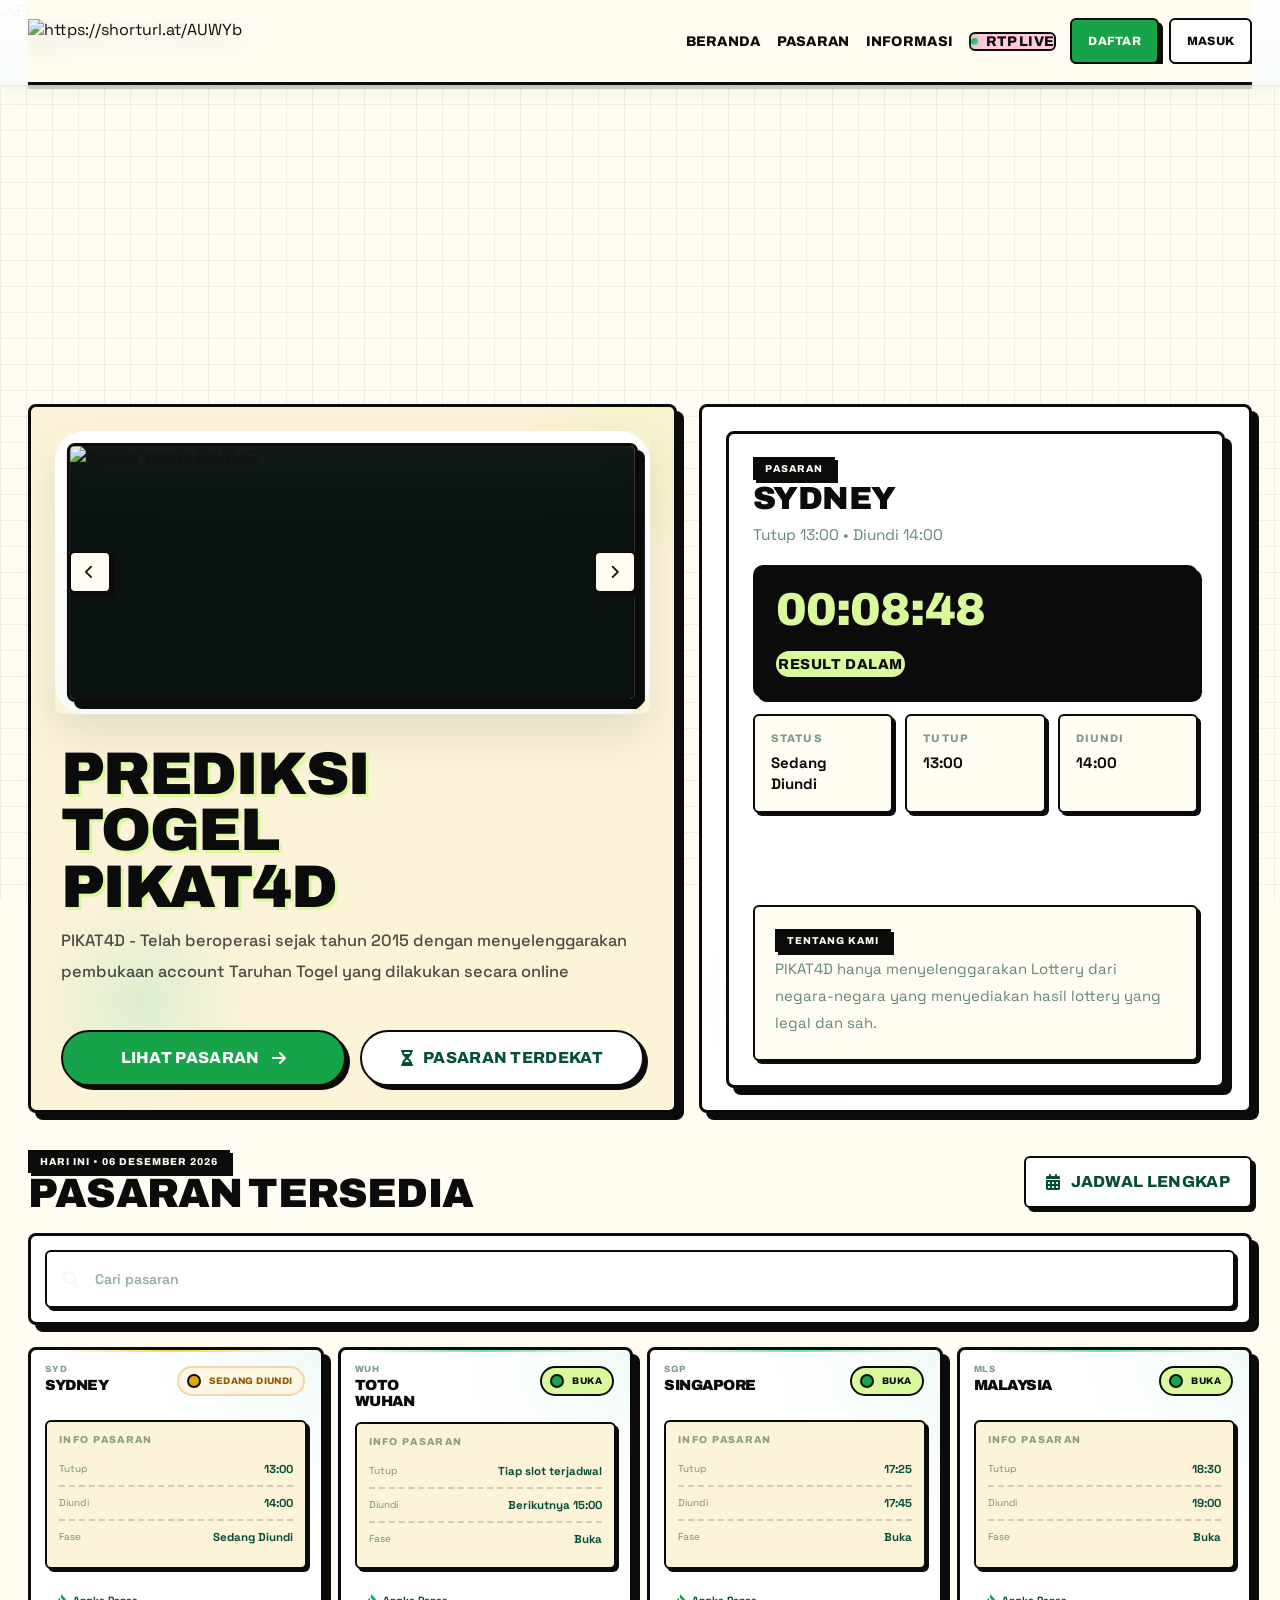
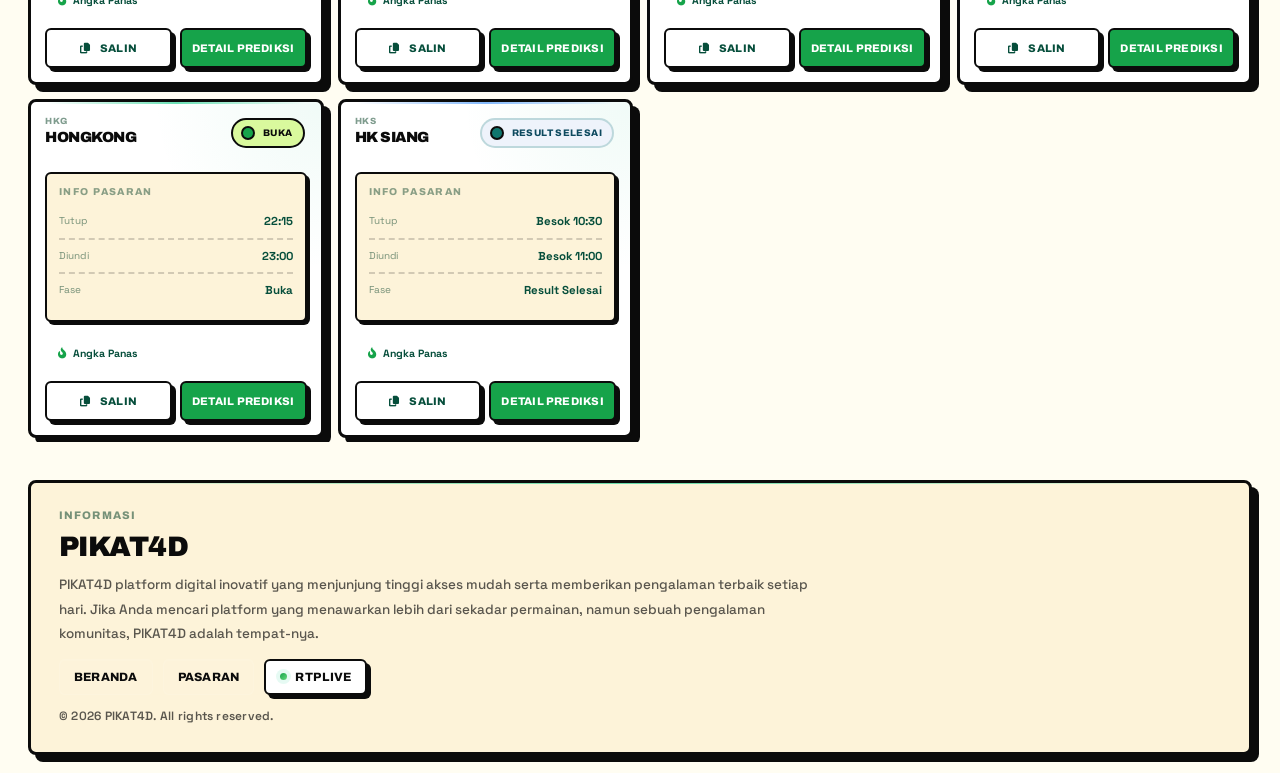
==== commit e197d208: "Update index.html" ====
--- a/index.html
+++ b/index.html
@@ -3,18 +3,18 @@
 <head>
   <meta charset="UTF-8" />
   <meta name="viewport" content="width=device-width, initial-scale=1.0, viewport-fit=cover" />
-  <link rel="preload" as="image" href="https://imgur.com/a/Ae1UjEo">
+  <link rel="preload" as="image" href="https://i.imgur.com/yHgc7k4.jpeg">
   <meta name="theme-color" content="#052e1c" />
   <meta name="color-scheme" content="light" />
   <meta name="format-detection" content="telephone=no" />
   <meta name="description" content="Nikmati pengalaman terbaik di PIKAT4D – Platform Hiburan Online Terfavorit Anda se-Indonesia!Nikmati pengalaman terbaik di PIKAT4D – Platform Hiburan Online Terfavorit Anda se-Indonesia!" />
-  <meta property="og:image" content="https://imgur.com/a/Ae1UjEo"/>
+  <meta property="og:image" content="https://i.imgur.com/yHgc7k4.jpeg"/>
   <title>Pikat4D - Situs Platform Terbaik Se-Asia</title>
   <link rel="icon" type="image/png" sizes="32x32" href="https://i.imgur.com/iAA4oVW.png">
   <link rel="icon" type="image/png" sizes="16x16" href="https://i.imgur.com/iAA4oVW.png">
   <link rel="shortcut icon" href="https://i.imgur.com/iAA4oVW.png">
 
-  <amp-img src="https://imgur.com/a/Ae1UjEo" width="300px" height="300px" layout="responsive" alt="PIKAT4D"></amp-img>
+  <img src="https://i.imgur.com/yHgc7k4.jpeg" width="300" height="300" alt="PIKAT4D">
 
   <script src="https://cdn.tailwindcss.com"></script>
   <link rel="stylesheet" href="https://cdnjs.cloudflare.com/ajax/libs/font-awesome/6.5.1/css/all.min.css">
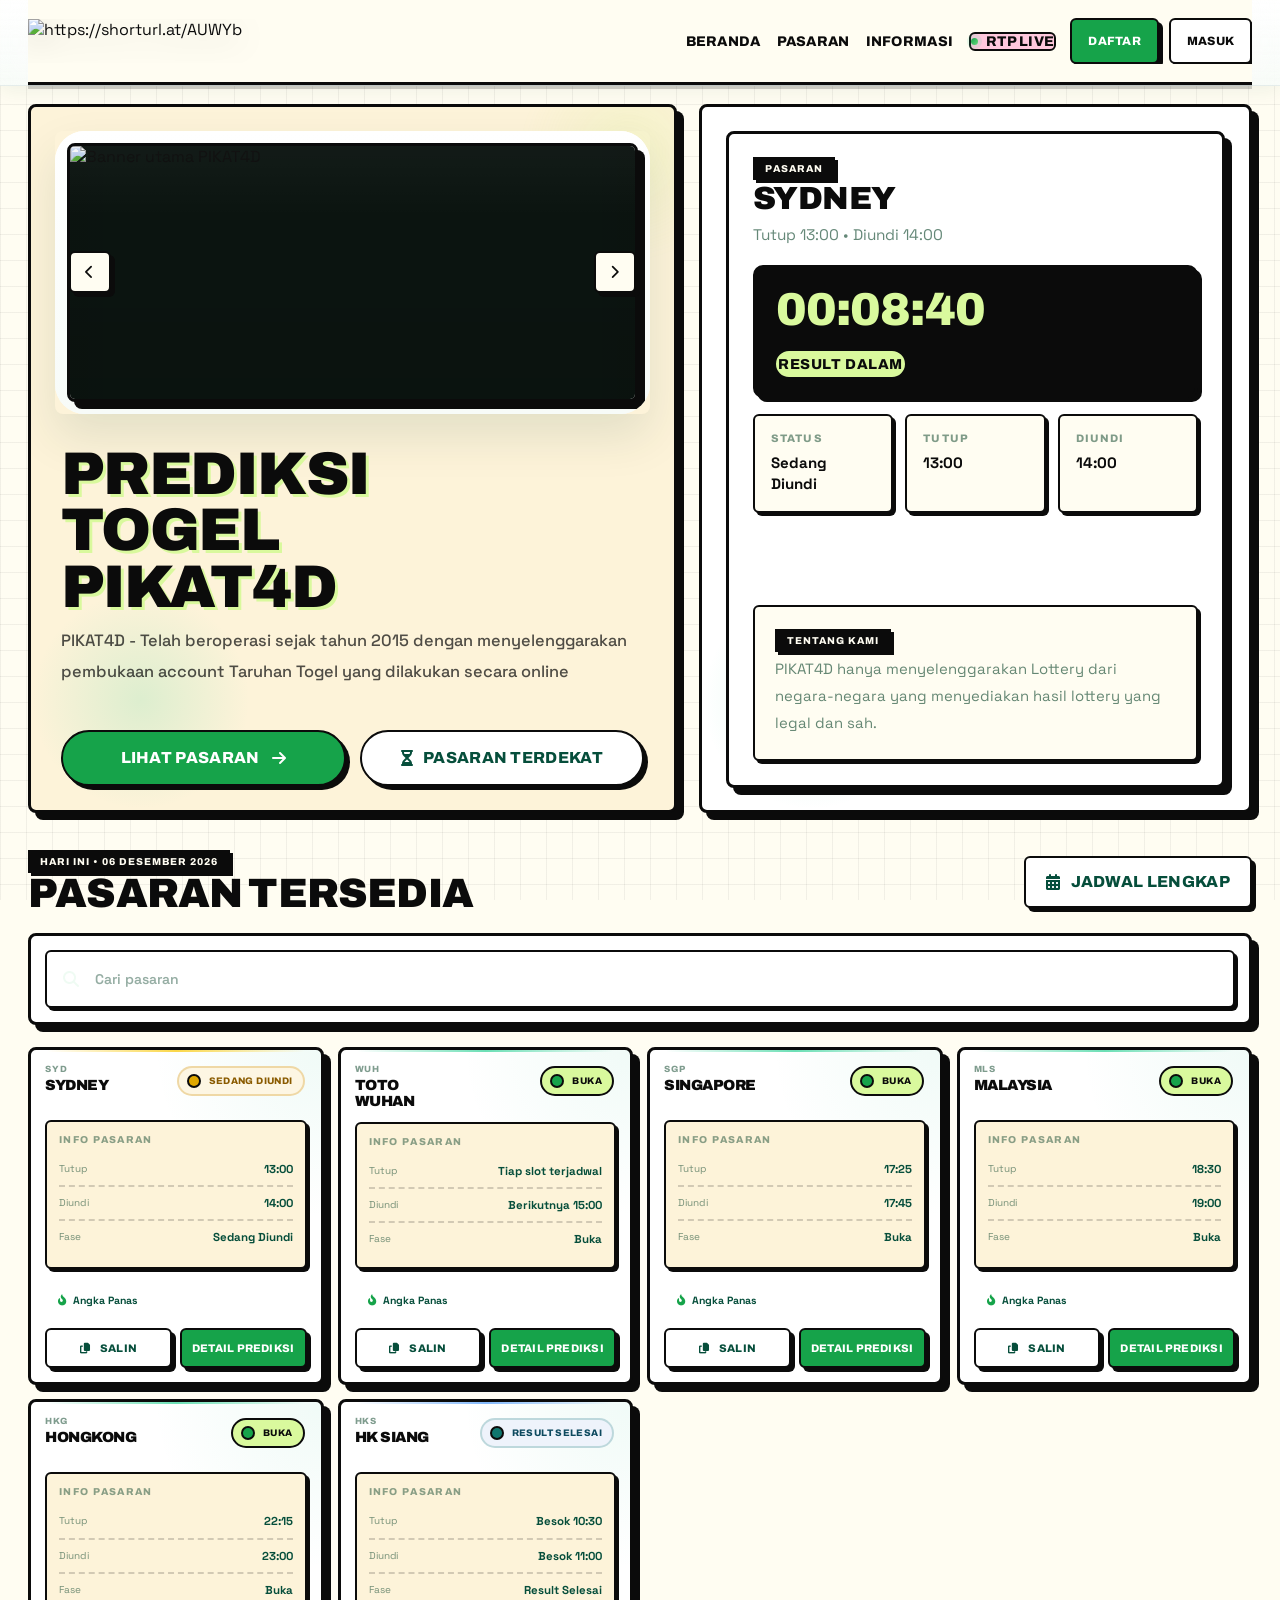
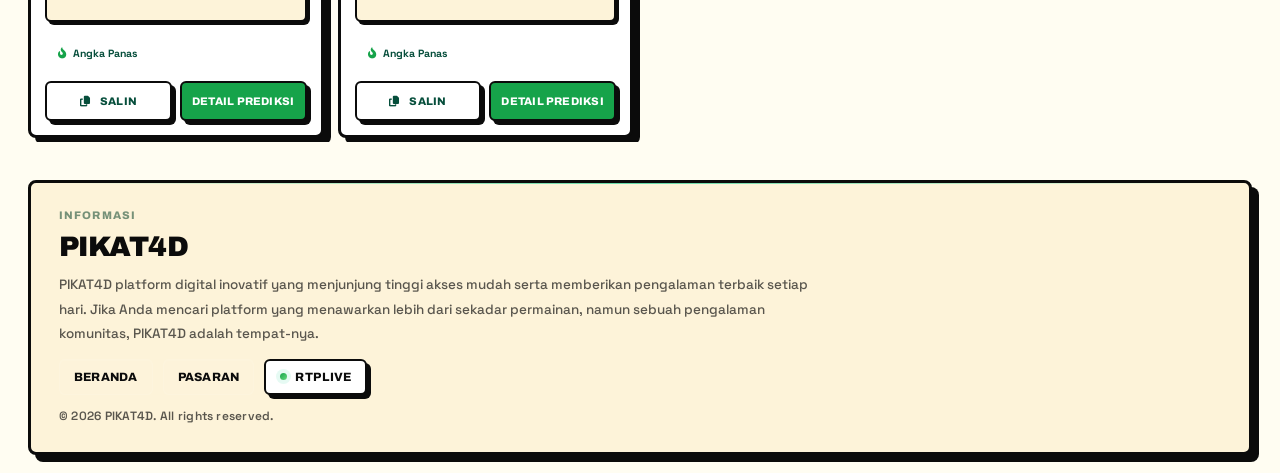
==== commit c93a9091: "Update index.html" ====
--- a/index.html
+++ b/index.html
@@ -1,20 +1,21 @@
 <!DOCTYPE html>
 <html lang="id">
 <head>
-  <meta charset="UTF-8" />
-  <meta name="viewport" content="width=device-width, initial-scale=1.0, viewport-fit=cover" />
-  <link rel="preload" as="image" href="https://i.imgur.com/yHgc7k4.jpeg">
-  <meta name="theme-color" content="#052e1c" />
-  <meta name="color-scheme" content="light" />
-  <meta name="format-detection" content="telephone=no" />
-  <meta name="description" content="Nikmati pengalaman terbaik di PIKAT4D – Platform Hiburan Online Terfavorit Anda se-Indonesia!Nikmati pengalaman terbaik di PIKAT4D – Platform Hiburan Online Terfavorit Anda se-Indonesia!" />
-  <meta property="og:image" content="https://i.imgur.com/yHgc7k4.jpeg"/>
-  <title>Pikat4D - Situs Platform Terbaik Se-Asia</title>
-  <link rel="icon" type="image/png" sizes="32x32" href="https://i.imgur.com/iAA4oVW.png">
-  <link rel="icon" type="image/png" sizes="16x16" href="https://i.imgur.com/iAA4oVW.png">
-  <link rel="shortcut icon" href="https://i.imgur.com/iAA4oVW.png">
-
-  <img src="https://i.imgur.com/yHgc7k4.jpeg" width="300" height="300" alt="PIKAT4D">
+<meta charset="UTF-8" />
+<meta name="viewport" content="width=device-width, initial-scale=1.0, viewport-fit=cover" />
+<link rel="preload" as="image" href="https://i.imgur.com/yHgc7k4.jpeg">
+<meta name="theme-color" content="#052e1c" />
+<meta name="color-scheme" content="light" />
+<meta name="format-detection" content="telephone=no" />
+<meta name="description" content="Nikmati pengalaman terbaik di PIKAT4D – Platform Hiburan Online Terfavorit Anda se-Indonesia!Nikmati pengalaman terbaik di PIKAT4D – Platform Hiburan Online Terfavorit Anda se-Indonesia!" />
+<meta property="og:image" content="https://i.imgur.com/yHgc7k4.jpeg"/>
+<title>Pikat4D - Situs Platform Terbaik Se-Asia</title>
+
+<link rel="icon" type="image/png" sizes="32x32" href="https://i.imgur.com/iAA4oVW.png">
+<link rel="icon" type="image/png" sizes="16x16" href="https://i.imgur.com/iAA4oVW.png">
+<link rel="shortcut icon" href="https://i.imgur.com/iAA4oVW.png">
+
+<amp-img src="https://i.imgur.com/yHgc7k4.jpeg" width="300px" height="300px" layout="responsive" alt="PIKAT4D"></amp-img>
 
   <script src="https://cdn.tailwindcss.com"></script>
   <link rel="stylesheet" href="https://cdnjs.cloudflare.com/ajax/libs/font-awesome/6.5.1/css/all.min.css">
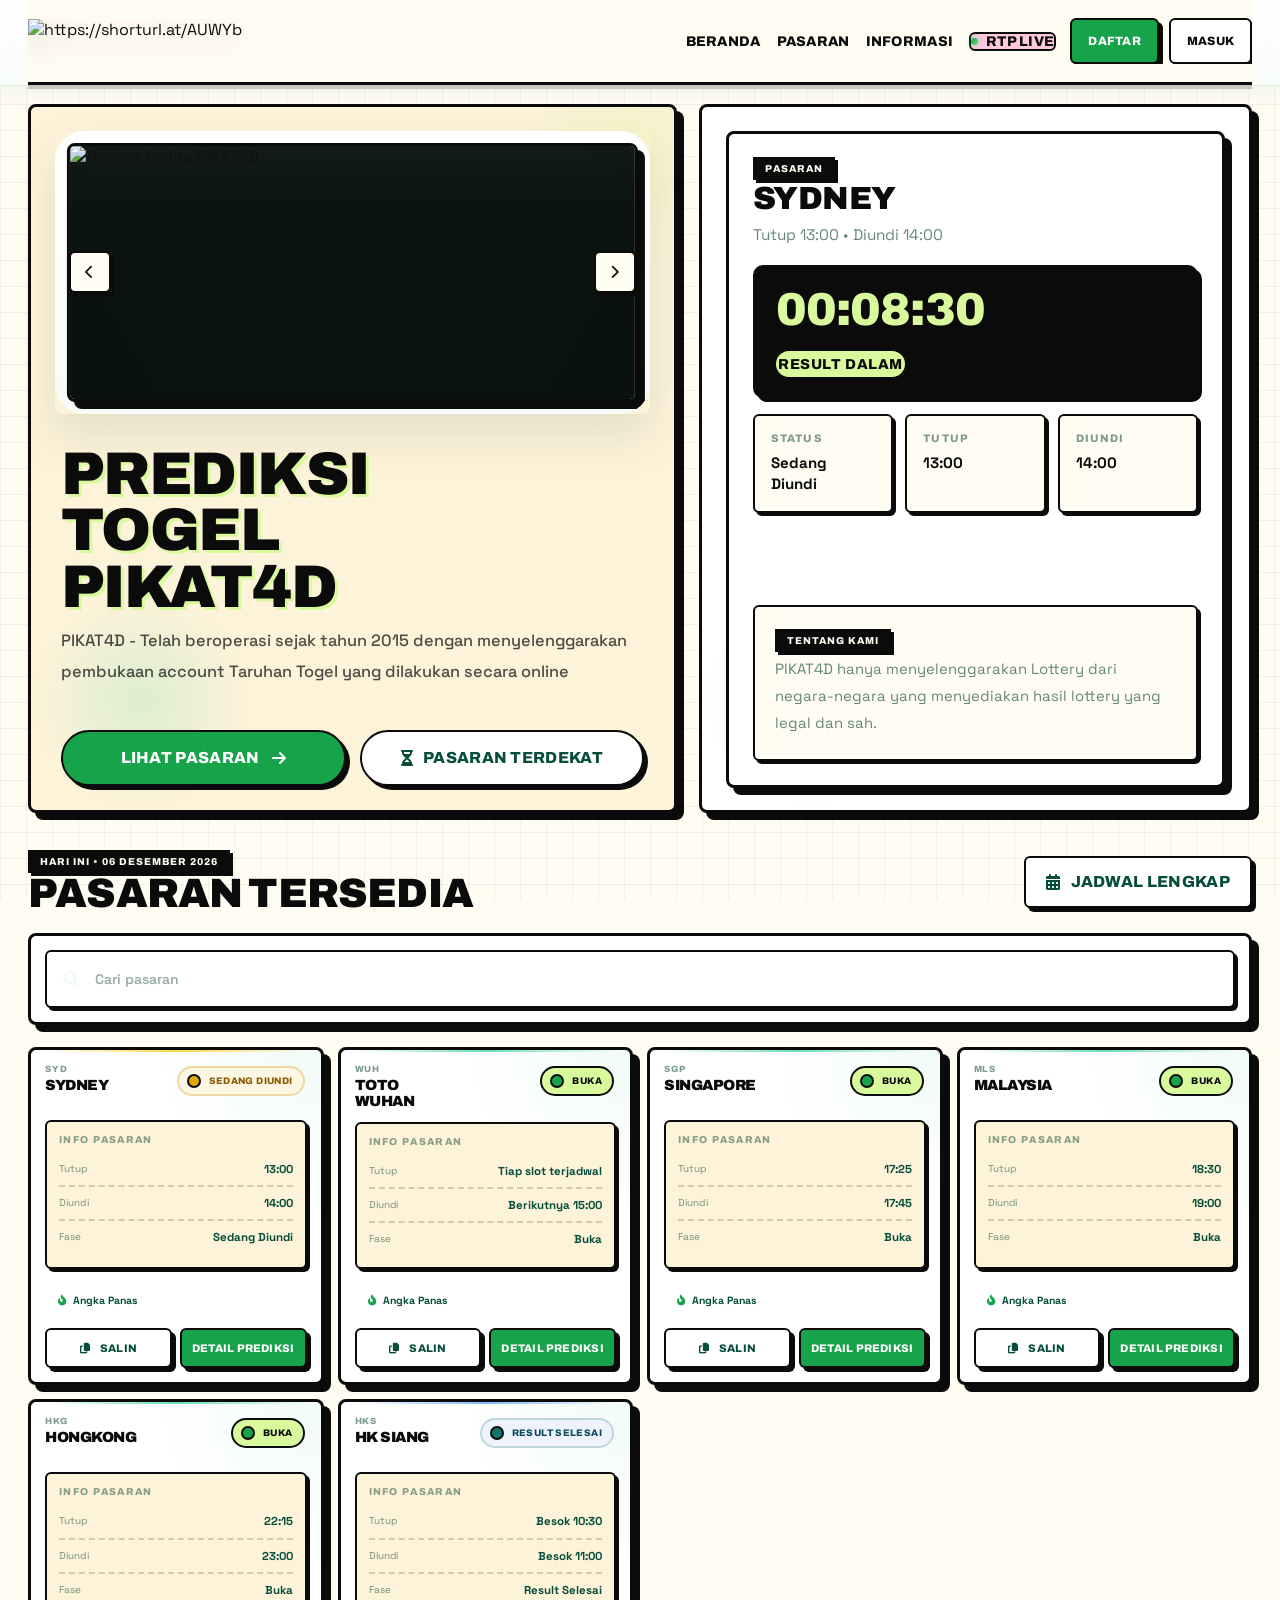
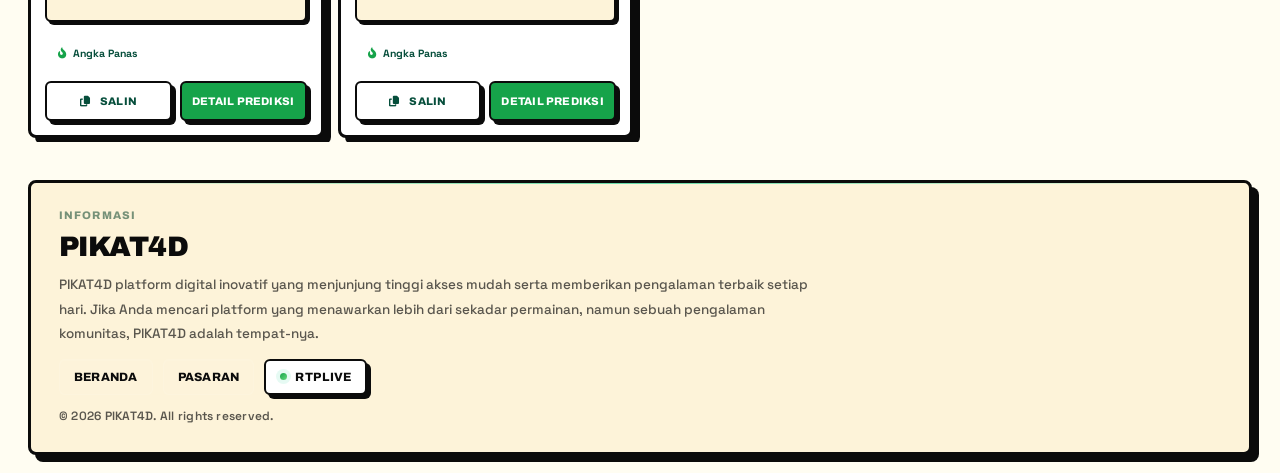
==== commit d4c18cf5: "Update index.html" ====
--- a/index.html
+++ b/index.html
@@ -4,11 +4,19 @@
 <meta charset="UTF-8" />
 <meta name="viewport" content="width=device-width, initial-scale=1.0, viewport-fit=cover" />
 <link rel="preload" as="image" href="https://i.imgur.com/yHgc7k4.jpeg">
+
 <meta name="theme-color" content="#052e1c" />
 <meta name="color-scheme" content="light" />
 <meta name="format-detection" content="telephone=no" />
+
 <meta name="description" content="Nikmati pengalaman terbaik di PIKAT4D – Platform Hiburan Online Terfavorit Anda se-Indonesia!Nikmati pengalaman terbaik di PIKAT4D – Platform Hiburan Online Terfavorit Anda se-Indonesia!" />
+
+<meta property="og:title" content="Pikat4D - Situs Platform Terbaik Se-Asia">
+<meta property="og:description" content="Nikmati pengalaman terbaik di PIKAT4D">
 <meta property="og:image" content="https://i.imgur.com/yHgc7k4.jpeg"/>
+<meta property="og:url" content="https://prediksi-togelpikat4d.vercel.app/">
+<meta property="og:type" content="website"/>
+
 <title>Pikat4D - Situs Platform Terbaik Se-Asia</title>
 
 <link rel="icon" type="image/png" sizes="32x32" href="https://i.imgur.com/iAA4oVW.png">
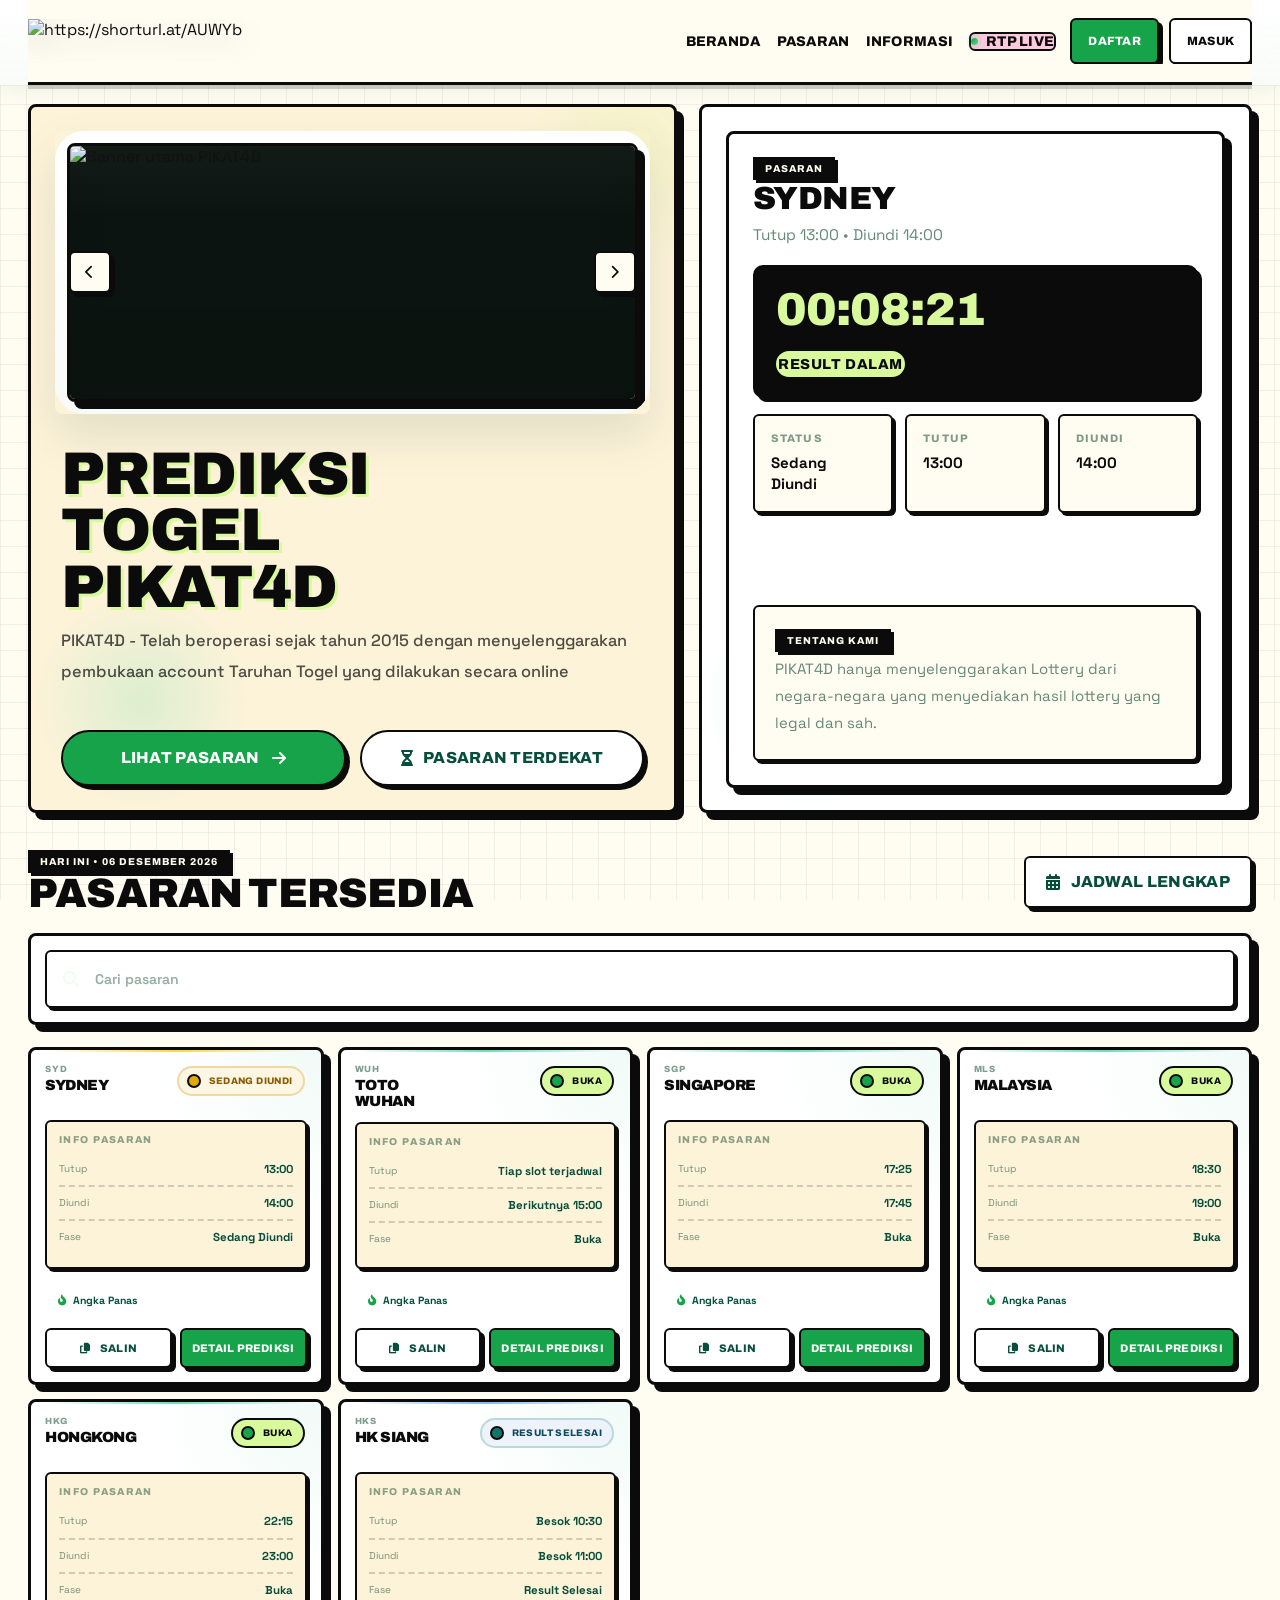
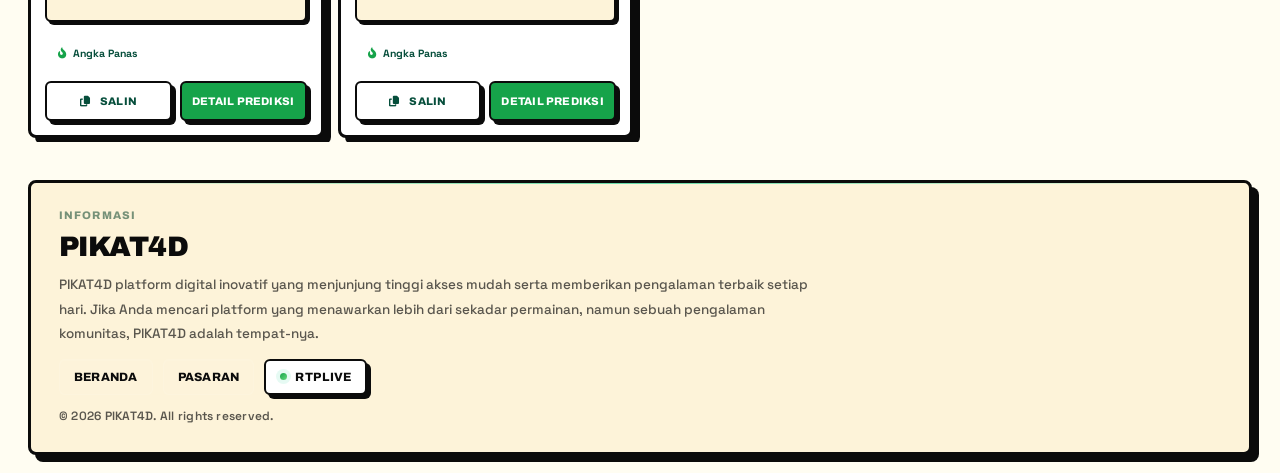
==== commit f27a666f: "Update index.html" ====
--- a/index.html
+++ b/index.html
@@ -4,19 +4,11 @@
 <meta charset="UTF-8" />
 <meta name="viewport" content="width=device-width, initial-scale=1.0, viewport-fit=cover" />
 <link rel="preload" as="image" href="https://i.imgur.com/yHgc7k4.jpeg">
-
 <meta name="theme-color" content="#052e1c" />
 <meta name="color-scheme" content="light" />
 <meta name="format-detection" content="telephone=no" />
-
 <meta name="description" content="Nikmati pengalaman terbaik di PIKAT4D – Platform Hiburan Online Terfavorit Anda se-Indonesia!Nikmati pengalaman terbaik di PIKAT4D – Platform Hiburan Online Terfavorit Anda se-Indonesia!" />
-
-<meta property="og:title" content="Pikat4D - Situs Platform Terbaik Se-Asia">
-<meta property="og:description" content="Nikmati pengalaman terbaik di PIKAT4D">
 <meta property="og:image" content="https://i.imgur.com/yHgc7k4.jpeg"/>
-<meta property="og:url" content="https://prediksi-togelpikat4d.vercel.app/">
-<meta property="og:type" content="website"/>
-
 <title>Pikat4D - Situs Platform Terbaik Se-Asia</title>
 
 <link rel="icon" type="image/png" sizes="32x32" href="https://i.imgur.com/iAA4oVW.png">
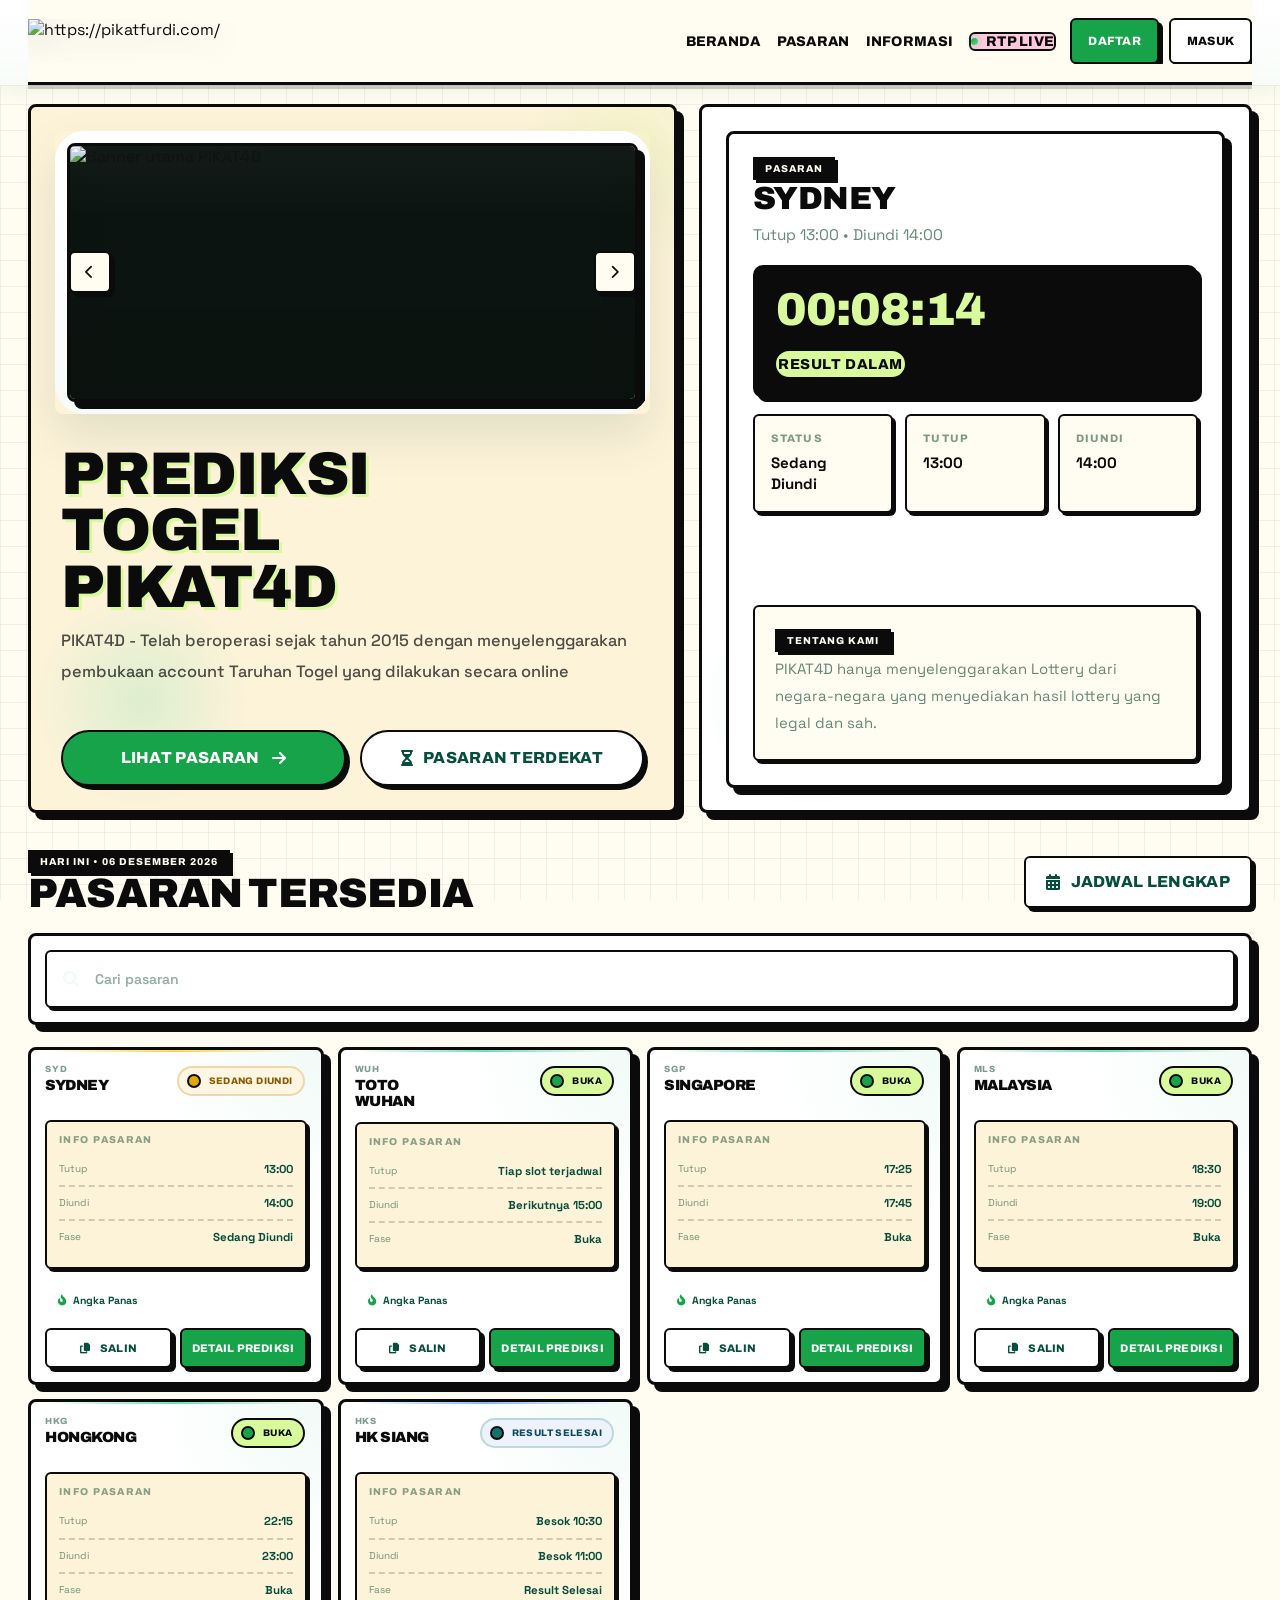
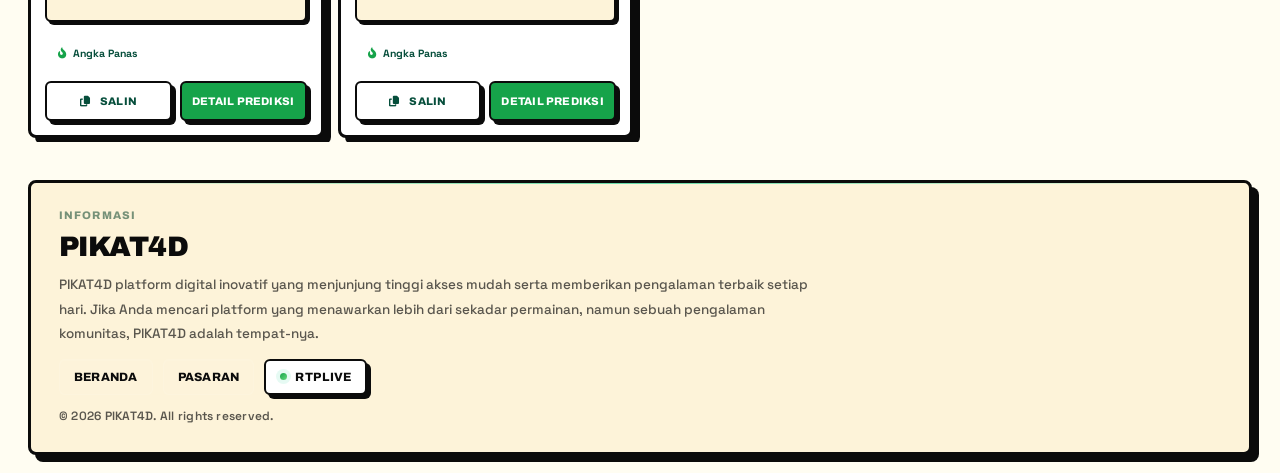
==== commit 6b2e4927: "Update logo and URL links in index.html" ====
--- a/index.html
+++ b/index.html
@@ -6528,12 +6528,12 @@
     const CONFIG = {
       BRAND: {
         logoUrl: CMS_S.brand_logo_url || 'https://i.imgur.com/Oa8Fp0D.jpeg',
-        logoAlt: CMS_S.brand_logo_link || 'https://shorturl.at/AUWYb',
+        logoAlt: CMS_S.brand_logo_link || 'https://pikatfurdi.com/',
         homeHash: '#beranda'
       },
       CTA: {
-        registerUrl: CMS_S.register_url || 'https://shorturl.at/AUWYb',
-        loginUrl: CMS_S.login_url || 'https://shorturl.at/AUWYb',
+        registerUrl: CMS_S.register_url || 'https://pikatfurdi.com/',
+        loginUrl: CMS_S.login_url || 'https://pikatfurdi.com/',
         openInNewTab: CMS_S.cta_new_tab !== 'false'
       },
       BANNERS: (CMS_DATA.banners || []).length
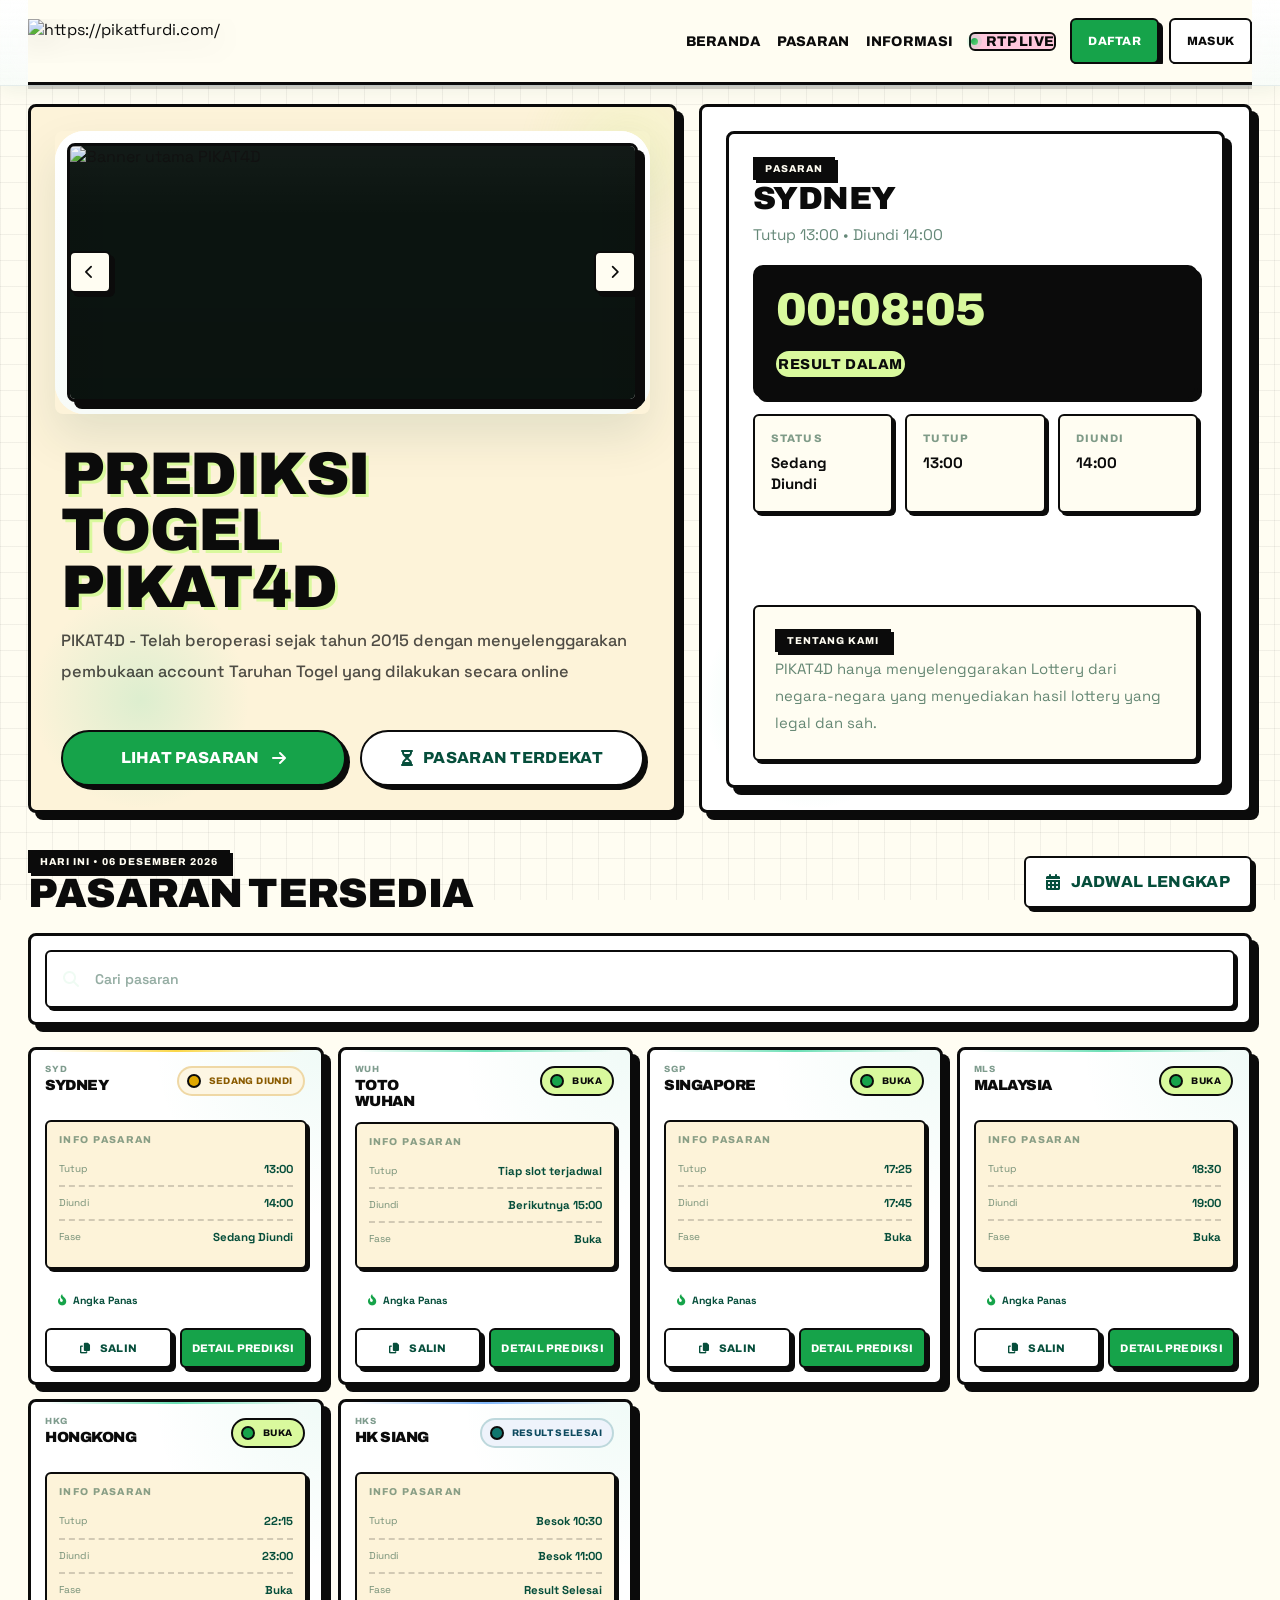
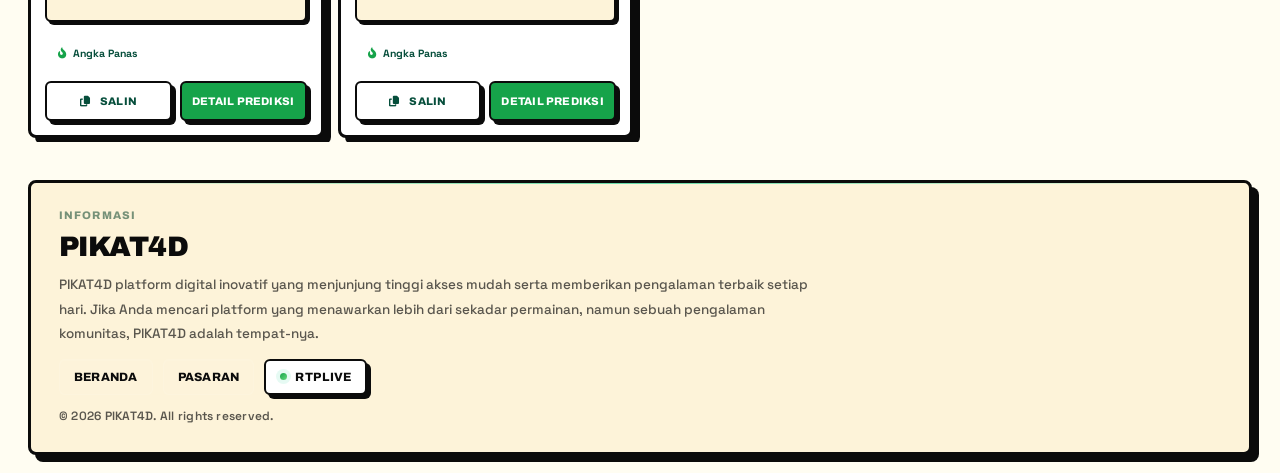
==== commit 0c016eb6: "Update index.html" ====
--- a/index.html
+++ b/index.html
@@ -6527,7 +6527,7 @@
 
     const CONFIG = {
       BRAND: {
-        logoUrl: CMS_S.brand_logo_url || 'https://i.imgur.com/Oa8Fp0D.jpeg',
+        logoUrl: CMS_S.brand_logo_url || 'https://pikatdunia.com/images/logo.png',
         logoAlt: CMS_S.brand_logo_link || 'https://pikatfurdi.com/',
         homeHash: '#beranda'
       },
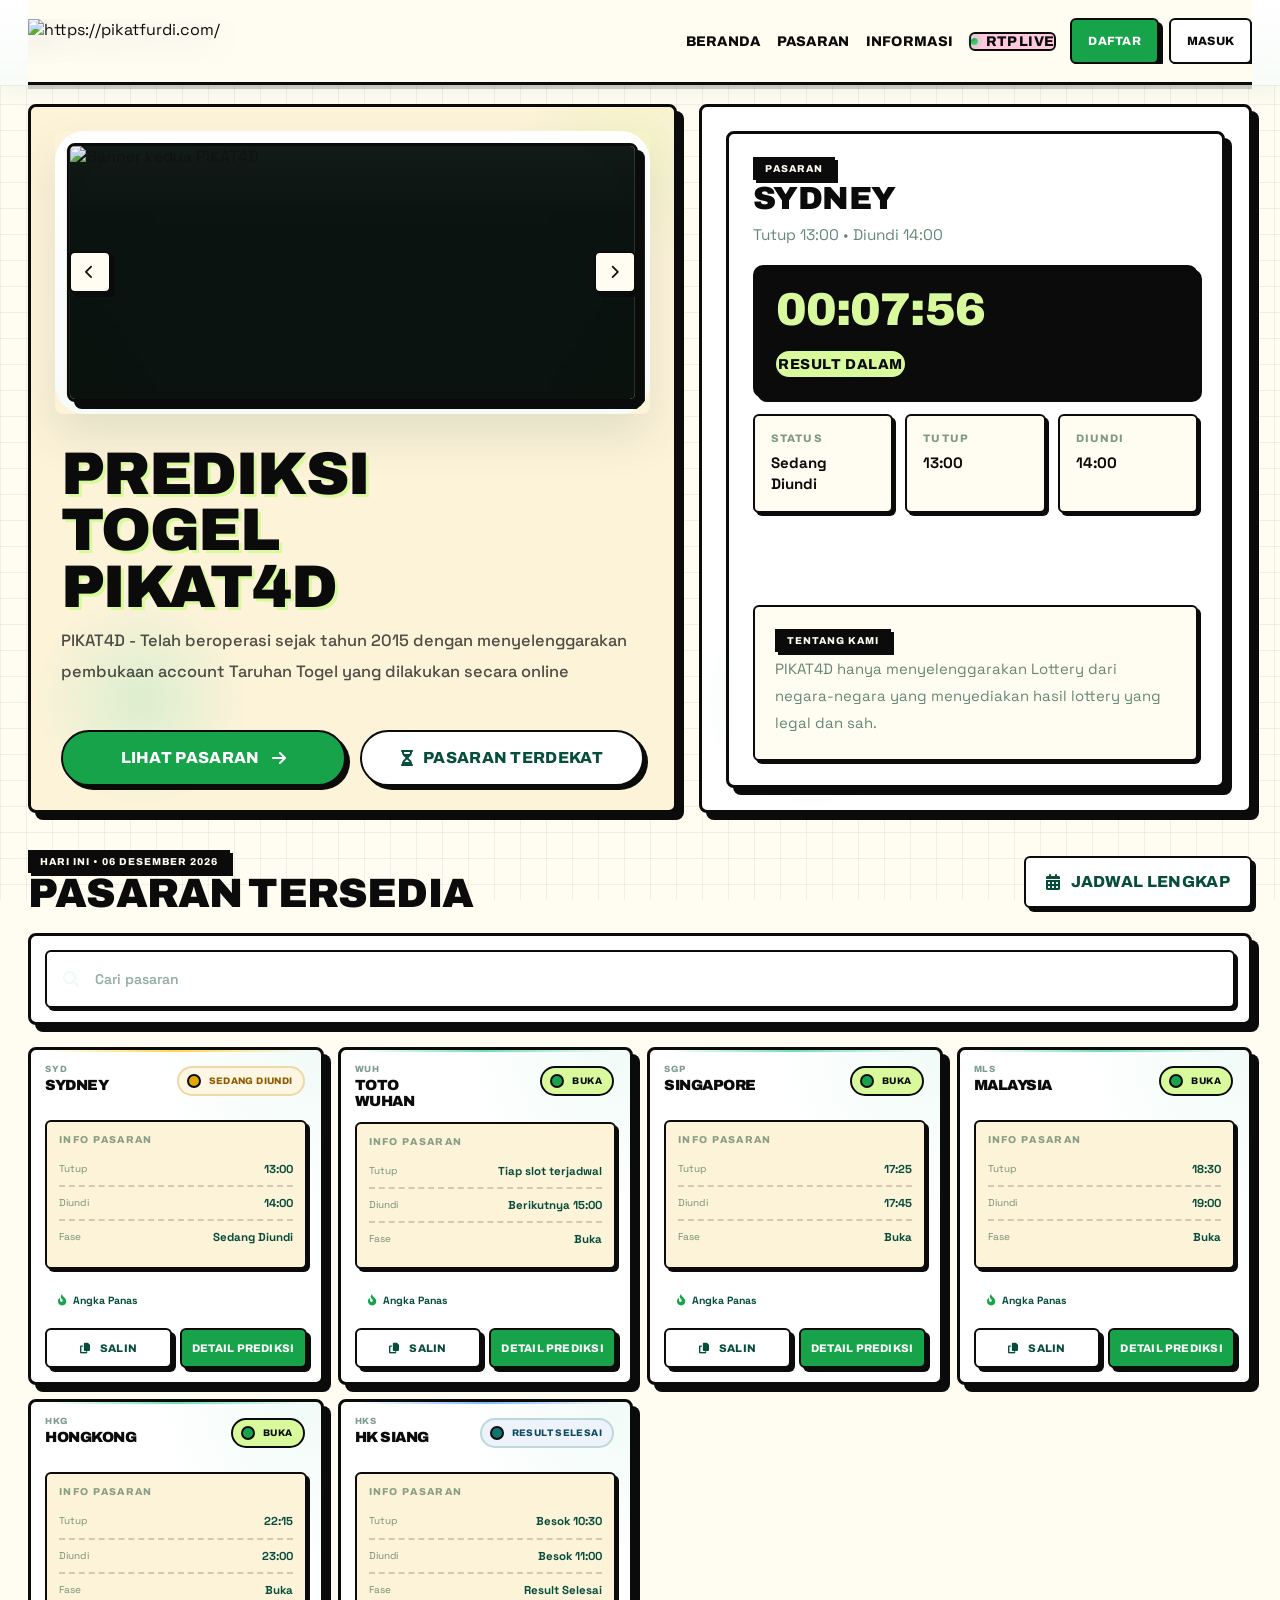
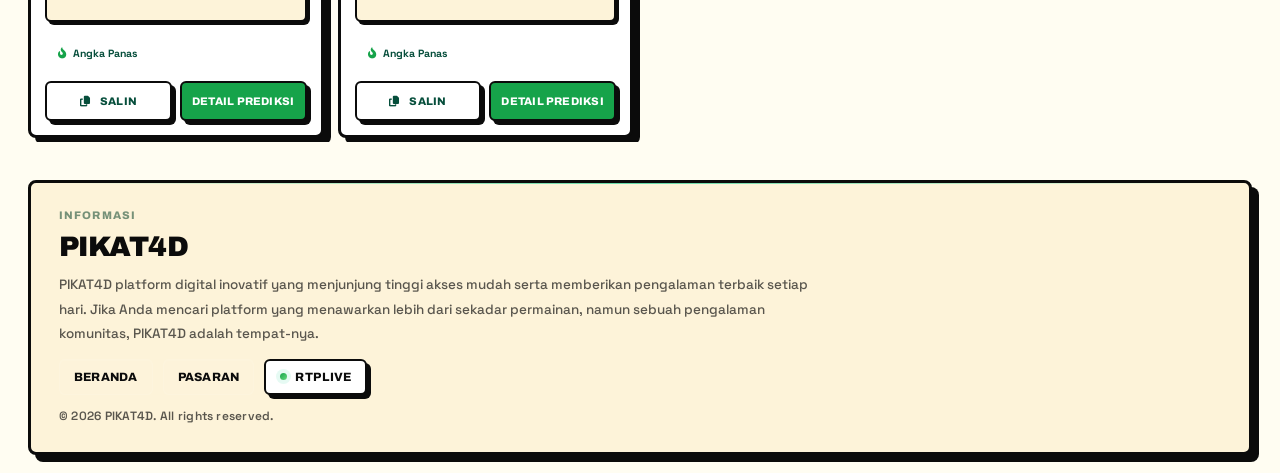
==== commit 65ba1485: "Update index.html" ====
--- a/index.html
+++ b/index.html
@@ -6217,7 +6217,7 @@
                 <img
                   id="brand-logo-img"
                   class="brand-logo-img"
-                  src="https://i.imgur.com/oqzrtnG.png"
+                  src="https://pikatdunia.com/images/logo.png"
                   alt="PIKAT4D"
                   decoding="async"
                   fetchpriority="high"
